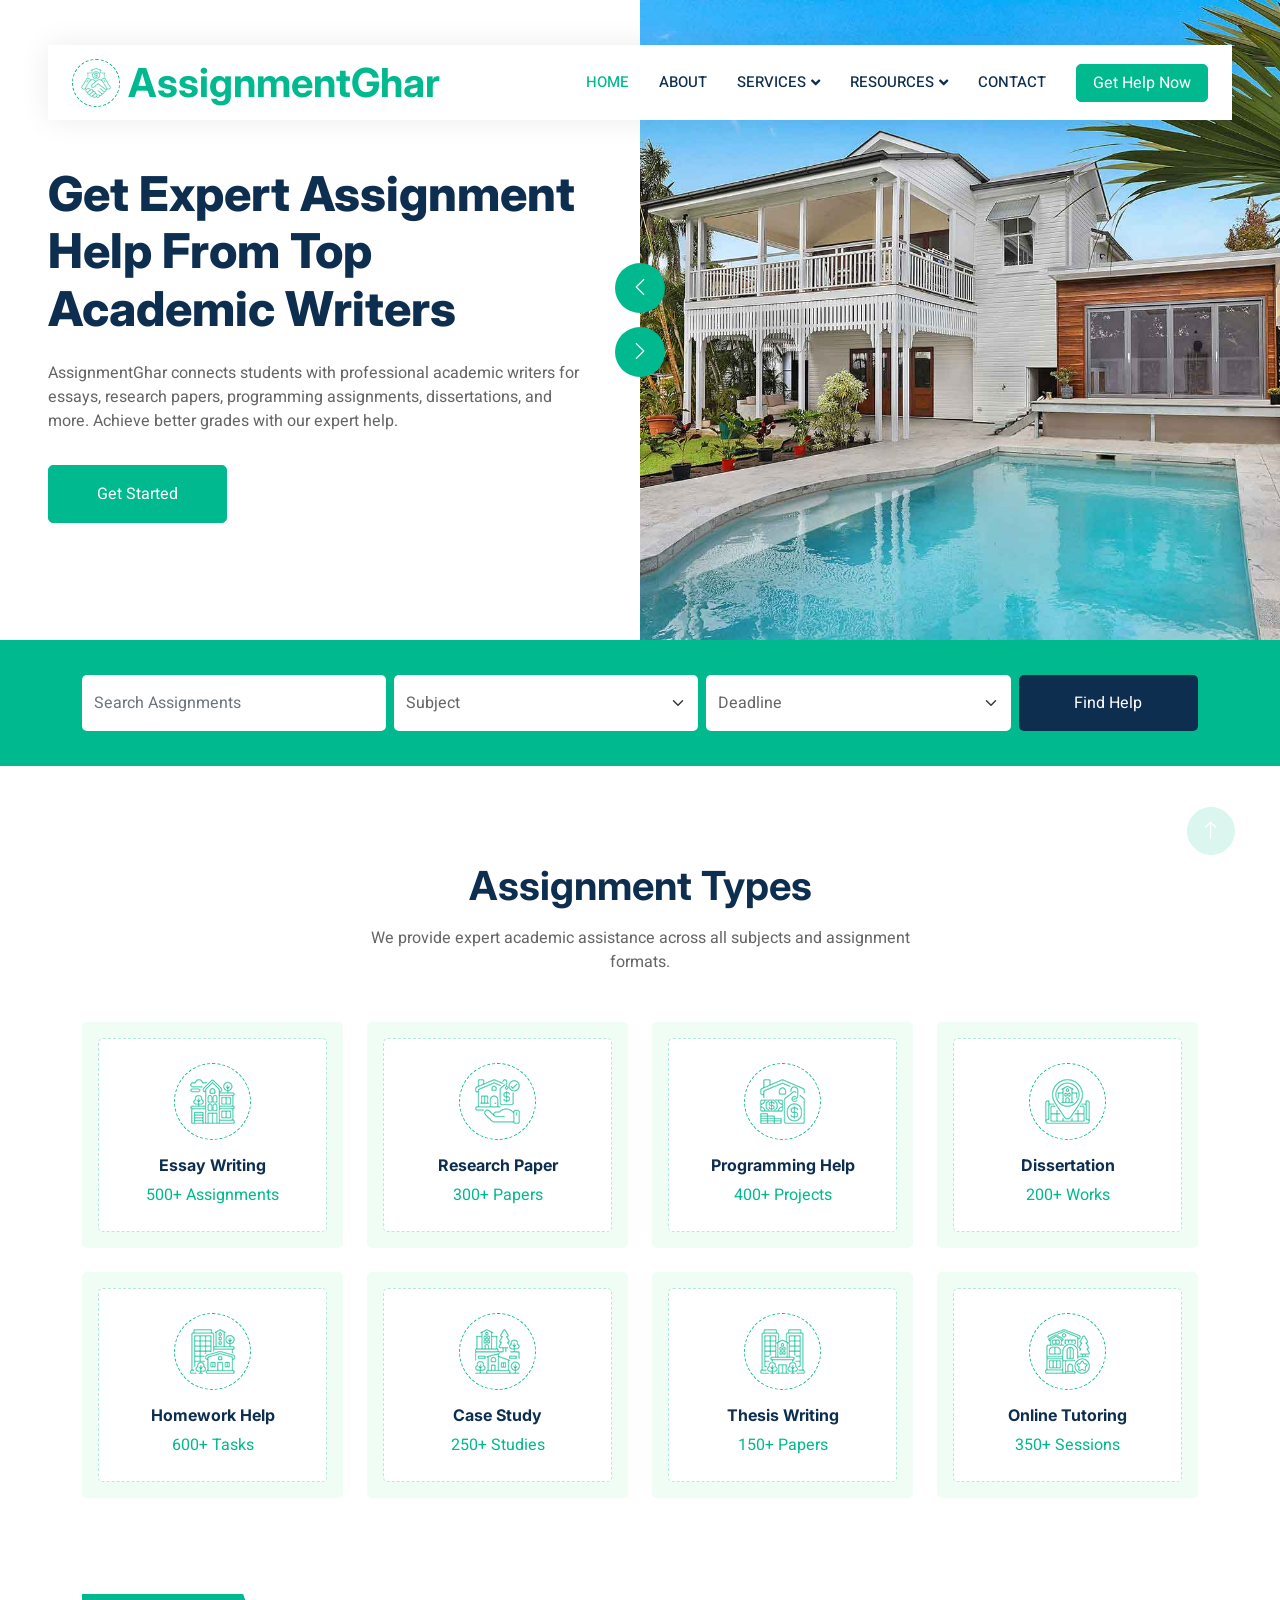
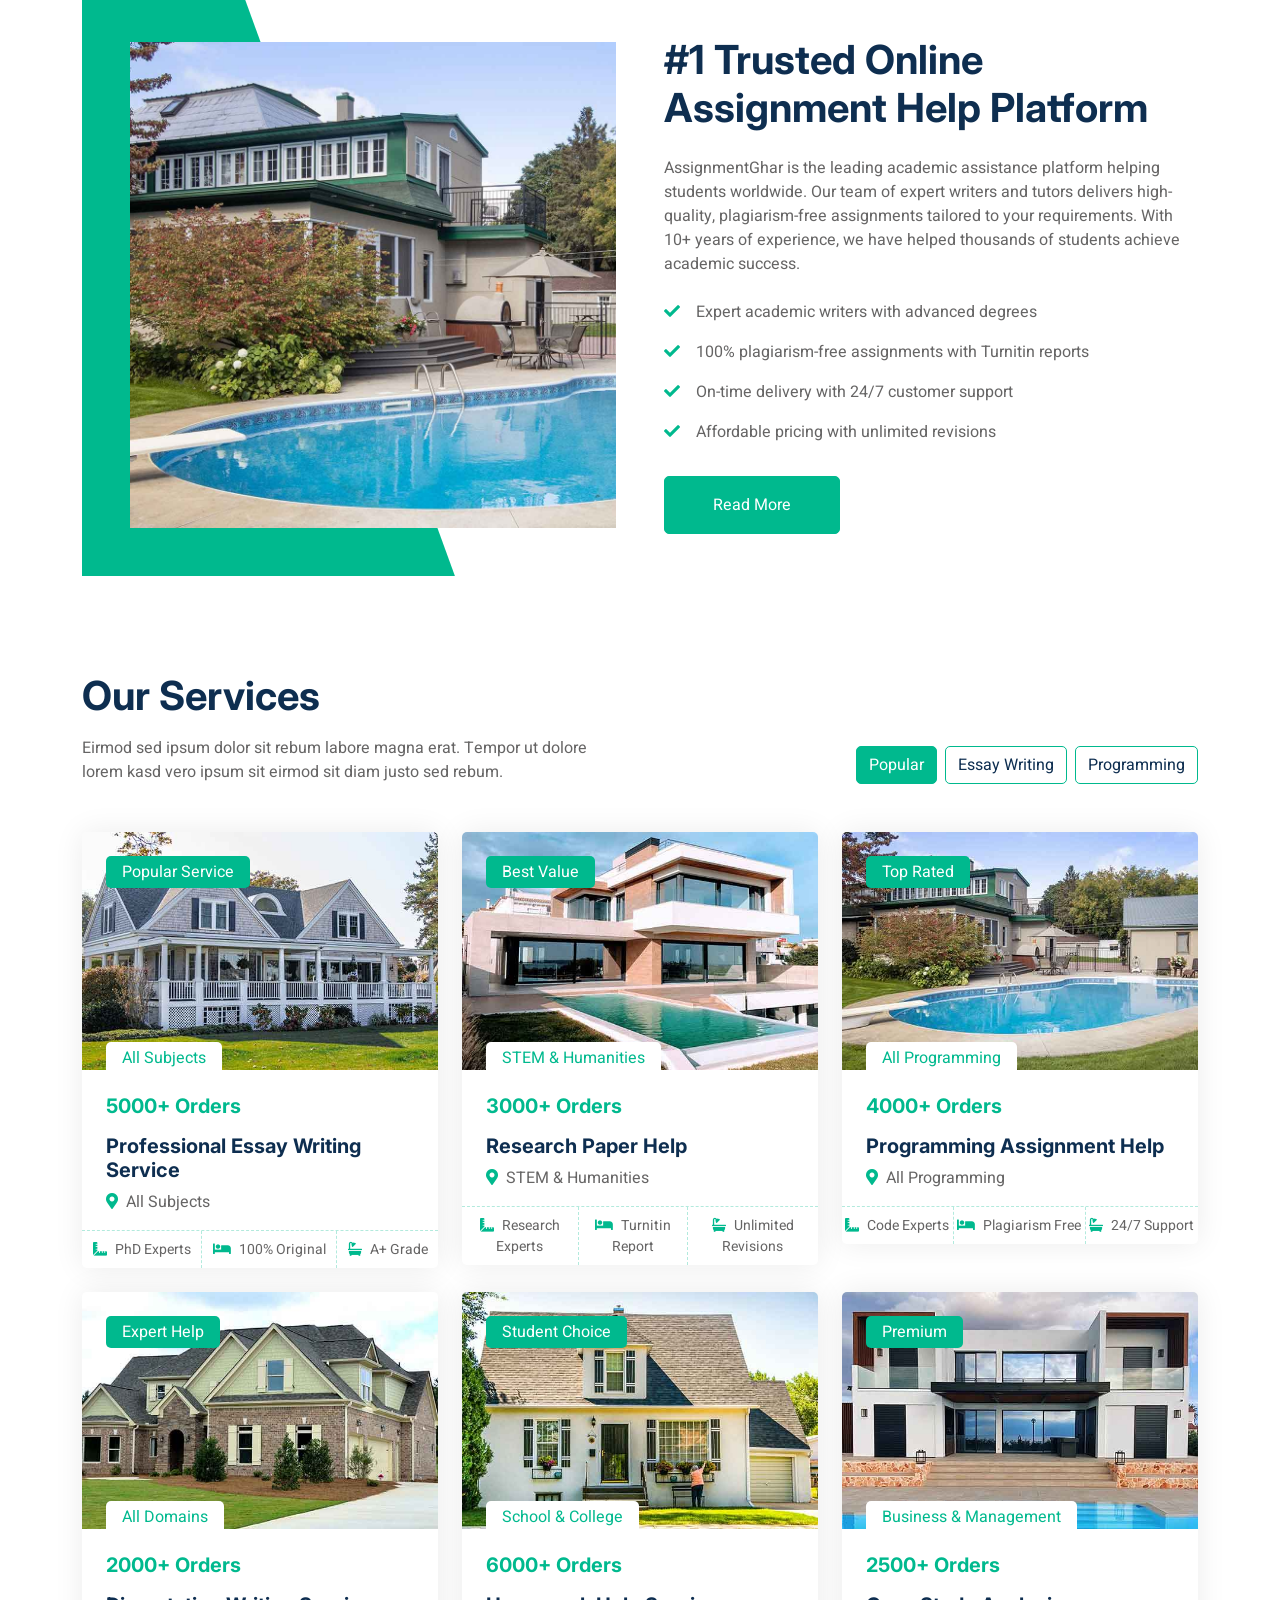
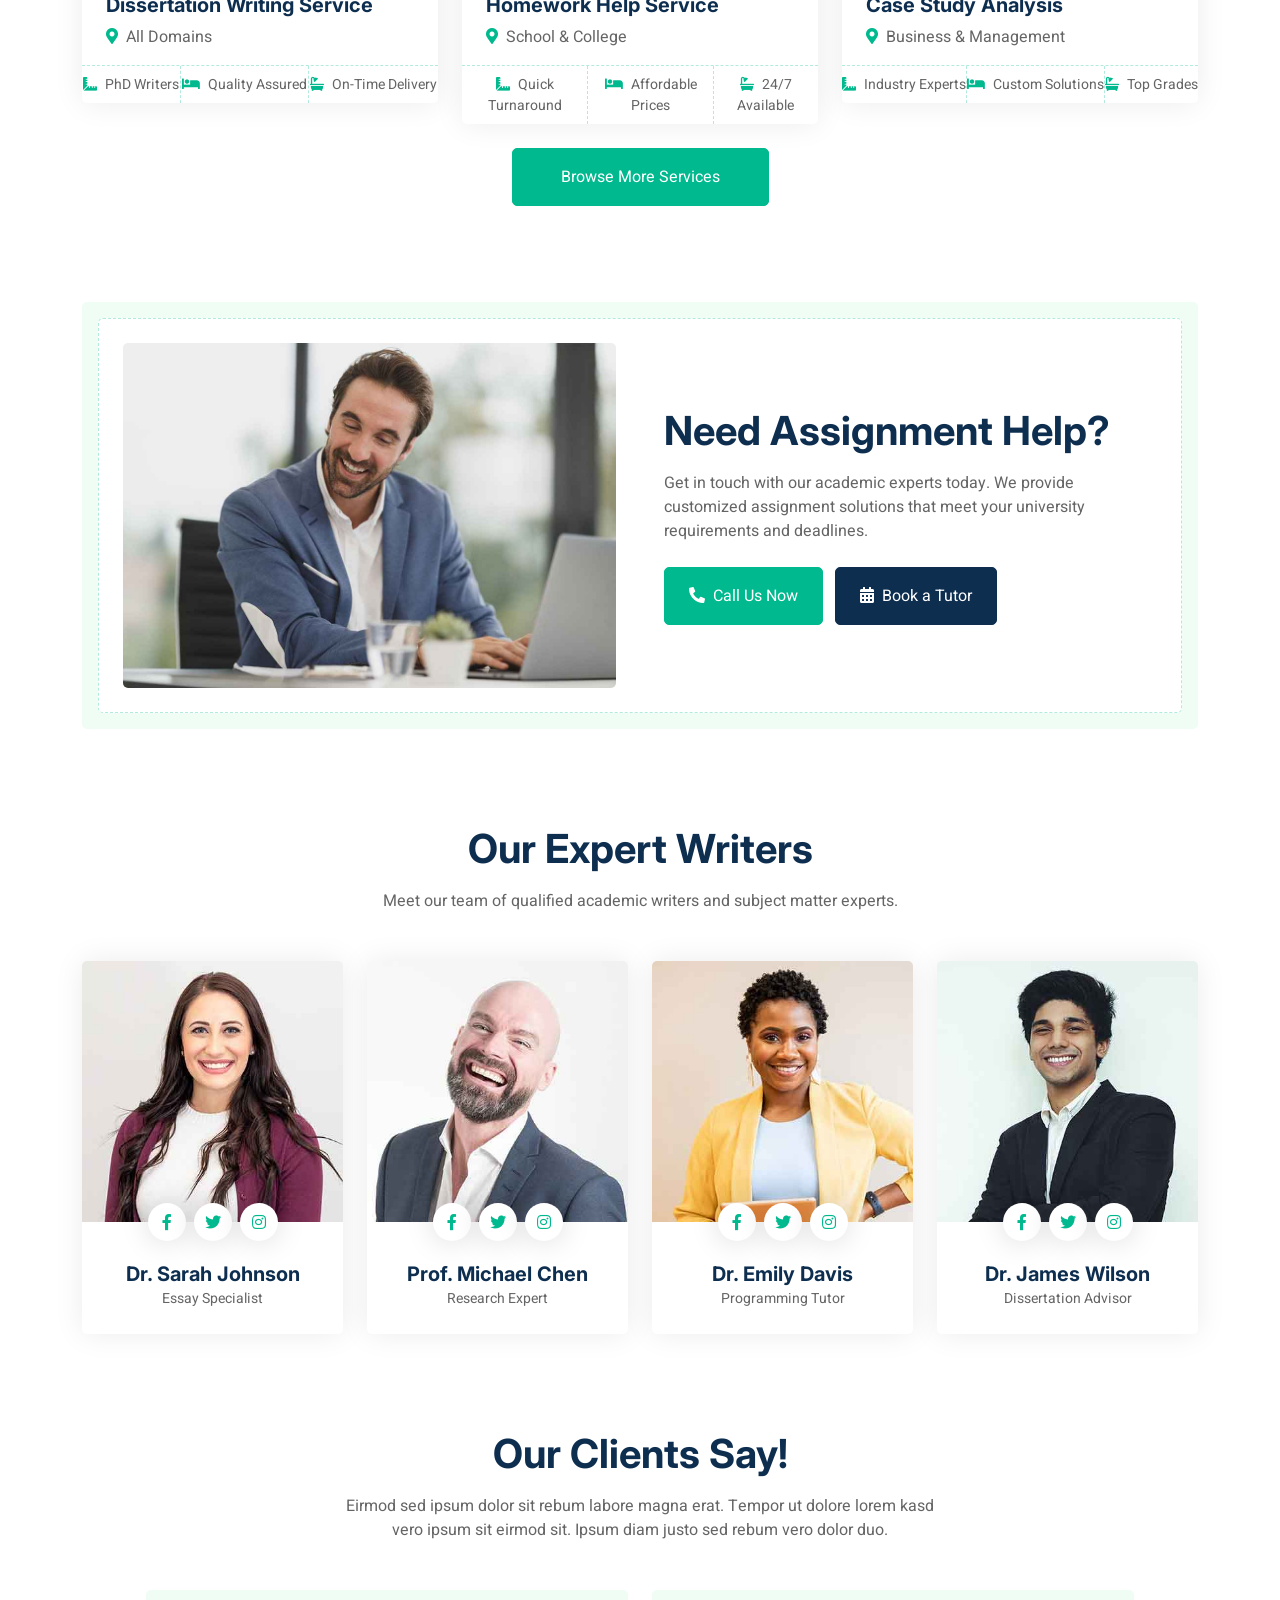
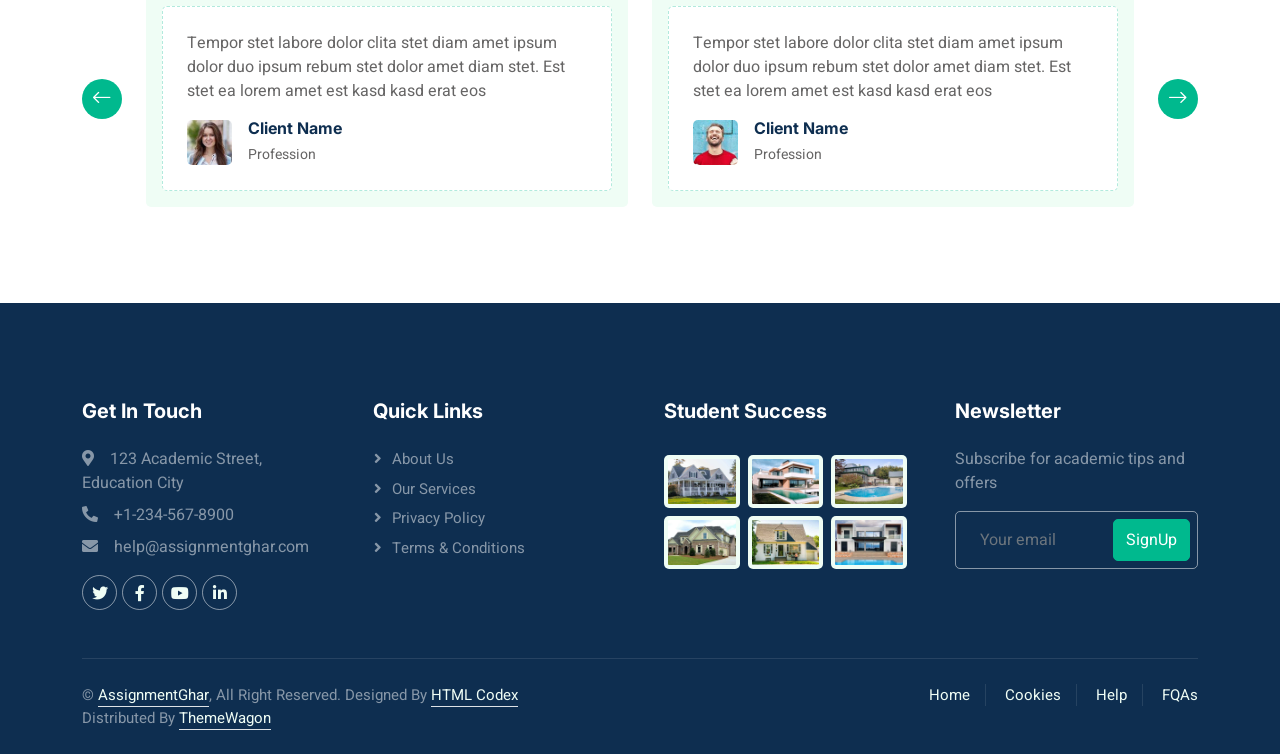
==== index.html @ bda1e3c5 "added first commit" ====
<!DOCTYPE html>
<html lang="en">

<head>
    <meta charset="utf-8">
    <title>AssignmentGhar - Online Assignment Help & Academic Writing Services</title>
    <meta content="width=device-width, initial-scale=1.0" name="viewport">
    <meta content="assignment help, online assignment, academic writing, homework help, AssignmentGhar, essay writing, research paper help" name="keywords">
    <meta content="AssignmentGhar provides professional online assignment help, academic writing, and homework assistance for students. Get expert help with essays, research papers, programming, and more." name="description">

    <!-- Favicon -->
    <link href="img/favicon.ico" rel="icon">

    <!-- Google Web Fonts -->
    <link rel="preconnect" href="https://fonts.googleapis.com">
    <link rel="preconnect" href="https://fonts.gstatic.com" crossorigin>
    <link href="https://fonts.googleapis.com/css2?family=Heebo:wght@400;500;600&family=Inter:wght@700;800&display=swap" rel="stylesheet">
    
    <!-- Icon Font Stylesheet -->
    <link href="https://cdnjs.cloudflare.com/ajax/libs/font-awesome/5.10.0/css/all.min.css" rel="stylesheet">
    <link href="https://cdn.jsdelivr.net/npm/bootstrap-icons@1.4.1/font/bootstrap-icons.css" rel="stylesheet">

    <!-- Libraries Stylesheet -->
    <link href="lib/animate/animate.min.css" rel="stylesheet">
    <link href="lib/owlcarousel/assets/owl.carousel.min.css" rel="stylesheet">

    <!-- Customized Bootstrap Stylesheet -->
    <link href="css/bootstrap.min.css" rel="stylesheet">

    <!-- Template Stylesheet -->
    <link href="css/style.css" rel="stylesheet">
</head>

<body>
    <div class="container-xxl bg-white p-0">
        <!-- Spinner Start -->
        <div id="spinner" class="show bg-white position-fixed translate-middle w-100 vh-100 top-50 start-50 d-flex align-items-center justify-content-center">
            <div class="spinner-border text-primary" style="width: 3rem; height: 3rem;" role="status">
                <span class="sr-only">Loading...</span>
            </div>
        </div>
        <!-- Spinner End -->


        <!-- Navbar Start -->
        <div class="container-fluid nav-bar bg-transparent">
            <nav class="navbar navbar-expand-lg bg-white navbar-light py-0 px-4">
                <a href="index.html" class="navbar-brand d-flex align-items-center text-center">
                    <div class="icon p-2 me-2">
                        <img class="img-fluid" src="img/icon-deal.png" alt="AssignmentGhar Logo" style="width: 30px; height: 30px;">
                    </div>
                    <h1 class="m-0 text-primary">AssignmentGhar</h1>
                </a>
                <button type="button" class="navbar-toggler" data-bs-toggle="collapse" data-bs-target="#navbarCollapse">
                    <span class="navbar-toggler-icon"></span>
                </button>
                <div class="collapse navbar-collapse" id="navbarCollapse">
                    <div class="navbar-nav ms-auto">
                        <a href="index.html" class="nav-item nav-link active">Home</a>
                        <a href="about.html" class="nav-item nav-link">About</a>
                        <div class="nav-item dropdown">
                            <a href="#" class="nav-link dropdown-toggle" data-bs-toggle="dropdown">Services</a>
                            <div class="dropdown-menu rounded-0 m-0">
                                <a href="property-list.html" class="dropdown-item">Assignment Help</a>
                                <a href="property-type.html" class="dropdown-item">Essay Writing</a>
                                <a href="property-agent.html" class="dropdown-item">Research Paper</a>
                                <a href="property-agent.html" class="dropdown-item">Programming Help</a>
                            </div>
                        </div>
                        <div class="nav-item dropdown">
                            <a href="#" class="nav-link dropdown-toggle" data-bs-toggle="dropdown">Resources</a>
                            <div class="dropdown-menu rounded-0 m-0">
                                <a href="testimonial.html" class="dropdown-item">Testimonials</a>
                                <a href="404.html" class="dropdown-item">404 Error</a>
                            </div>
                        </div>
                        <a href="contact.html" class="nav-item nav-link">Contact</a>
                    </div>
                    <a href="" class="btn btn-primary px-3 d-none d-lg-flex">Get Help Now</a>
                </div>
            </nav>
        </div>
        <!-- Navbar End -->


        <!-- Header Start -->
        <div class="container-fluid header bg-white p-0">
            <div class="row g-0 align-items-center flex-column-reverse flex-md-row">
                <div class="col-md-6 p-5 mt-lg-5">
                    <h1 class="display-5 animated fadeIn mb-4">Get Expert Assignment Help From Top Academic Writers</h1>
                    <p class="animated fadeIn mb-4 pb-2">AssignmentGhar connects students with professional academic writers for essays, research papers, programming assignments, dissertations, and more. Achieve better grades with our expert help.</p>
                    <a href="" class="btn btn-primary py-3 px-5 me-3 animated fadeIn">Get Started</a>
                </div>
                <div class="col-md-6 animated fadeIn">
                    <div class="owl-carousel header-carousel">
                        <div class="owl-carousel-item">
                            <img class="img-fluid" src="img/carousel-1.jpg" alt="">
                        </div>
                        <div class="owl-carousel-item">
                            <img class="img-fluid" src="img/carousel-2.jpg" alt="">
                        </div>
                    </div>
                </div>
            </div>
        </div>
        <!-- Header End -->


        <!-- Search Start -->
        <div class="container-fluid bg-primary mb-5 wow fadeIn" data-wow-delay="0.1s" style="padding: 35px;">
            <div class="container">
                <div class="row g-2">
                    <div class="col-md-10">
                        <div class="row g-2">
                            <div class="col-md-4">
                                <input type="text" class="form-control border-0 py-3" placeholder="Search Assignments">
                            </div>
                            <div class="col-md-4">
                                <select class="form-select border-0 py-3">
                                    <option selected>Subject</option>
                                    <option value="1">Subject 1</option>
                                    <option value="2">Subject 2</option>
                                    <option value="3">Subject 3</option>
                                </select>
                            </div>
                            <div class="col-md-4">
                                <select class="form-select border-0 py-3">
                                    <option selected>Deadline</option>
                                    <option value="1">Deadline 1</option>
                                    <option value="2">Deadline 2</option>
                                    <option value="3">Deadline 3</option>
                                </select>
                            </div>
                        </div>
                    </div>
                    <div class="col-md-2">
                        <button class="btn btn-dark border-0 w-100 py-3">Find Help</button>
                    </div>
                </div>
            </div>
        </div>
        <!-- Search End -->


        <!-- Category Start -->
        <div class="container-xxl py-5">
            <div class="container">
                <div class="text-center mx-auto mb-5 wow fadeInUp" data-wow-delay="0.1s" style="max-width: 600px;">
                    <h1 class="mb-3">Assignment Types</h1>
                    <p>We provide expert academic assistance across all subjects and assignment formats.</p>
                </div>
                <div class="row g-4">
                    <div class="col-lg-3 col-sm-6 wow fadeInUp" data-wow-delay="0.1s">
                        <a class="cat-item d-block bg-light text-center rounded p-3" href="">
                            <div class="rounded p-4">
                                <div class="icon mb-3">
                                    <img class="img-fluid" src="img/icon-apartment.png" alt="AssignmentGhar Logo">
                                </div>
                                <h6>Essay Writing</h6>
                                <span>500+ Assignments</span>
                            </div>
                        </a>
                    </div>
                    <div class="col-lg-3 col-sm-6 wow fadeInUp" data-wow-delay="0.3s">
                        <a class="cat-item d-block bg-light text-center rounded p-3" href="">
                            <div class="rounded p-4">
                                <div class="icon mb-3">
                                    <img class="img-fluid" src="img/icon-villa.png" alt="AssignmentGhar Logo">
                                </div>
                                <h6>Research Paper</h6>
                                <span>300+ Papers</span>
                            </div>
                        </a>
                    </div>
                    <div class="col-lg-3 col-sm-6 wow fadeInUp" data-wow-delay="0.5s">
                        <a class="cat-item d-block bg-light text-center rounded p-3" href="">
                            <div class="rounded p-4">
                                <div class="icon mb-3">
                                    <img class="img-fluid" src="img/icon-house.png" alt="AssignmentGhar Logo">
                                </div>
                                <h6>Programming Help</h6>
                                <span>400+ Projects</span>
                            </div>
                        </a>
                    </div>
                    <div class="col-lg-3 col-sm-6 wow fadeInUp" data-wow-delay="0.7s">
                        <a class="cat-item d-block bg-light text-center rounded p-3" href="">
                            <div class="rounded p-4">
                                <div class="icon mb-3">
                                    <img class="img-fluid" src="img/icon-housing.png" alt="AssignmentGhar Logo">
                                </div>
                                <h6>Dissertation</h6>
                                <span>200+ Works</span>
                            </div>
                        </a>
                    </div>
                    <div class="col-lg-3 col-sm-6 wow fadeInUp" data-wow-delay="0.1s">
                        <a class="cat-item d-block bg-light text-center rounded p-3" href="">
                            <div class="rounded p-4">
                                <div class="icon mb-3">
                                    <img class="img-fluid" src="img/icon-building.png" alt="AssignmentGhar Logo">
                                </div>
                                <h6>Homework Help</h6>
                                <span>600+ Tasks</span>
                            </div>
                        </a>
                    </div>
                    <div class="col-lg-3 col-sm-6 wow fadeInUp" data-wow-delay="0.3s">
                        <a class="cat-item d-block bg-light text-center rounded p-3" href="">
                            <div class="rounded p-4">
                                <div class="icon mb-3">
                                    <img class="img-fluid" src="img/icon-neighborhood.png" alt="AssignmentGhar Logo">
                                </div>
                                <h6>Case Study</h6>
                                <span>250+ Studies</span>
                            </div>
                        </a>
                    </div>
                    <div class="col-lg-3 col-sm-6 wow fadeInUp" data-wow-delay="0.5s">
                        <a class="cat-item d-block bg-light text-center rounded p-3" href="">
                            <div class="rounded p-4">
                                <div class="icon mb-3">
                                    <img class="img-fluid" src="img/icon-condominium.png" alt="AssignmentGhar Logo">
                                </div>
                                <h6>Thesis Writing</h6>
                                <span>150+ Papers</span>
                            </div>
                        </a>
                    </div>
                    <div class="col-lg-3 col-sm-6 wow fadeInUp" data-wow-delay="0.7s">
                        <a class="cat-item d-block bg-light text-center rounded p-3" href="">
                            <div class="rounded p-4">
                                <div class="icon mb-3">
                                    <img class="img-fluid" src="img/icon-luxury.png" alt="AssignmentGhar Logo">
                                </div>
                                <h6>Online Tutoring</h6>
                                <span>350+ Sessions</span>
                            </div>
                        </a>
                    </div>
                </div>
            </div>
        </div>
        <!-- Category End -->


        <!-- About Start -->
        <div class="container-xxl py-5">
            <div class="container">
                <div class="row g-5 align-items-center">
                    <div class="col-lg-6 wow fadeIn" data-wow-delay="0.1s">
                        <div class="about-img position-relative overflow-hidden p-5 pe-0">
                            <img class="img-fluid w-100" src="img/about.jpg">
                        </div>
                    </div>
                    <div class="col-lg-6 wow fadeIn" data-wow-delay="0.5s">
                        <h1 class="mb-4">#1 Trusted Online Assignment Help Platform</h1>
                        <p class="mb-4">AssignmentGhar is the leading academic assistance platform helping students worldwide. Our team of expert writers and tutors delivers high-quality, plagiarism-free assignments tailored to your requirements. With 10+ years of experience, we have helped thousands of students achieve academic success.</p>
                        <p><i class="fa fa-check text-primary me-3"></i>Expert academic writers with advanced degrees</p>
                        <p><i class="fa fa-check text-primary me-3"></i>100% plagiarism-free assignments with Turnitin reports</p>
                        <p><i class="fa fa-check text-primary me-3"></i>On-time delivery with 24/7 customer support</p>
                        <p><i class="fa fa-check text-primary me-3"></i>Affordable pricing with unlimited revisions</p>
                        <a class="btn btn-primary py-3 px-5 mt-3" href="">Read More</a>
                    </div>
                </div>
            </div>
        </div>
        <!-- About End -->


        <!-- Property List Start -->
        <div class="container-xxl py-5">
            <div class="container">
                <div class="row g-0 gx-5 align-items-end">
                    <div class="col-lg-6">
                        <div class="text-start mx-auto mb-5 wow slideInLeft" data-wow-delay="0.1s">
                            <h1 class="mb-3">Our Services</h1>
                            <p>Eirmod sed ipsum dolor sit rebum labore magna erat. Tempor ut dolore lorem kasd vero ipsum sit eirmod sit diam justo sed rebum.</p>
                        </div>
                    </div>
                    <div class="col-lg-6 text-start text-lg-end wow slideInRight" data-wow-delay="0.1s">
                        <ul class="nav nav-pills d-inline-flex justify-content-end mb-5">
                            <li class="nav-item me-2">
                                <a class="btn btn-outline-primary active" data-bs-toggle="pill" href="#tab-1">Popular</a>
                            </li>
                            <li class="nav-item me-2">
                                <a class="btn btn-outline-primary" data-bs-toggle="pill" href="#tab-2">Essay Writing</a>
                            </li>
                            <li class="nav-item me-0">
                                <a class="btn btn-outline-primary" data-bs-toggle="pill" href="#tab-3">Programming</a>
                            </li>
                        </ul>
                    </div>
                </div>
                <div class="tab-content">
                    <div id="tab-1" class="tab-pane fade show p-0 active">
                        <div class="row g-4">
                            <div class="col-lg-4 col-md-6 wow fadeInUp" data-wow-delay="0.1s">
                                <div class="property-item rounded overflow-hidden">
                                    <div class="position-relative overflow-hidden">
                                        <a href=""><img class="img-fluid" src="img/property-1.jpg" alt=""></a>
                                        <div class="bg-primary rounded text-white position-absolute start-0 top-0 m-4 py-1 px-3">Popular Service</div>
                                        <div class="bg-white rounded-top text-primary position-absolute start-0 bottom-0 mx-4 pt-1 px-3">All Subjects</div>
                                    </div>
                                    <div class="p-4 pb-0">
                                        <h5 class="text-primary mb-3">5000+ Orders</h5>
                                        <a class="d-block h5 mb-2" href="">Professional Essay Writing Service</a>
                                        <p><i class="fa fa-map-marker-alt text-primary me-2"></i>All Subjects</p>
                                    </div>
                                    <div class="d-flex border-top">
                                        <small class="flex-fill text-center border-end py-2"><i class="fa fa-ruler-combined text-primary me-2"></i>PhD Experts</small>
                                        <small class="flex-fill text-center border-end py-2"><i class="fa fa-bed text-primary me-2"></i>100% Original</small>
                                        <small class="flex-fill text-center py-2"><i class="fa fa-bath text-primary me-2"></i>A+ Grade</small>
                                    </div>
                                </div>
                            </div>
                            <div class="col-lg-4 col-md-6 wow fadeInUp" data-wow-delay="0.3s">
                                <div class="property-item rounded overflow-hidden">
                                    <div class="position-relative overflow-hidden">
                                        <a href=""><img class="img-fluid" src="img/property-2.jpg" alt=""></a>
                                        <div class="bg-primary rounded text-white position-absolute start-0 top-0 m-4 py-1 px-3">Best Value</div>
                                        <div class="bg-white rounded-top text-primary position-absolute start-0 bottom-0 mx-4 pt-1 px-3">STEM & Humanities</div>
                                    </div>
                                    <div class="p-4 pb-0">
                                        <h5 class="text-primary mb-3">3000+ Orders</h5>
                                        <a class="d-block h5 mb-2" href="">Research Paper Help</a>
                                        <p><i class="fa fa-map-marker-alt text-primary me-2"></i>STEM & Humanities</p>
                                    </div>
                                    <div class="d-flex border-top">
                                        <small class="flex-fill text-center border-end py-2"><i class="fa fa-ruler-combined text-primary me-2"></i>Research Experts</small>
                                        <small class="flex-fill text-center border-end py-2"><i class="fa fa-bed text-primary me-2"></i>Turnitin Report</small>
                                        <small class="flex-fill text-center py-2"><i class="fa fa-bath text-primary me-2"></i>Unlimited Revisions</small>
                                    </div>
                                </div>
                            </div>
                            <div class="col-lg-4 col-md-6 wow fadeInUp" data-wow-delay="0.5s">
                                <div class="property-item rounded overflow-hidden">
                                    <div class="position-relative overflow-hidden">
                                        <a href=""><img class="img-fluid" src="img/property-3.jpg" alt=""></a>
                                        <div class="bg-primary rounded text-white position-absolute start-0 top-0 m-4 py-1 px-3">Top Rated</div>
                                        <div class="bg-white rounded-top text-primary position-absolute start-0 bottom-0 mx-4 pt-1 px-3">All Programming</div>
                                    </div>
                                    <div class="p-4 pb-0">
                                        <h5 class="text-primary mb-3">4000+ Orders</h5>
                                        <a class="d-block h5 mb-2" href="">Programming Assignment Help</a>
                                        <p><i class="fa fa-map-marker-alt text-primary me-2"></i>All Programming</p>
                                    </div>
                                    <div class="d-flex border-top">
                                        <small class="flex-fill text-center border-end py-2"><i class="fa fa-ruler-combined text-primary me-2"></i>Code Experts</small>
                                        <small class="flex-fill text-center border-end py-2"><i class="fa fa-bed text-primary me-2"></i>Plagiarism Free</small>
                                        <small class="flex-fill text-center py-2"><i class="fa fa-bath text-primary me-2"></i>24/7 Support</small>
                                    </div>
                                </div>
                            </div>
                            <div class="col-lg-4 col-md-6 wow fadeInUp" data-wow-delay="0.1s">
                                <div class="property-item rounded overflow-hidden">
                                    <div class="position-relative overflow-hidden">
                                        <a href=""><img class="img-fluid" src="img/property-4.jpg" alt=""></a>
                                        <div class="bg-primary rounded text-white position-absolute start-0 top-0 m-4 py-1 px-3">Expert Help</div>
                                        <div class="bg-white rounded-top text-primary position-absolute start-0 bottom-0 mx-4 pt-1 px-3">All Domains</div>
                                    </div>
                                    <div class="p-4 pb-0">
                                        <h5 class="text-primary mb-3">2000+ Orders</h5>
                                        <a class="d-block h5 mb-2" href="">Dissertation Writing Service</a>
                                        <p><i class="fa fa-map-marker-alt text-primary me-2"></i>All Domains</p>
                                    </div>
                                    <div class="d-flex border-top">
                                        <small class="flex-fill text-center border-end py-2"><i class="fa fa-ruler-combined text-primary me-2"></i>PhD Writers</small>
                                        <small class="flex-fill text-center border-end py-2"><i class="fa fa-bed text-primary me-2"></i>Quality Assured</small>
                                        <small class="flex-fill text-center py-2"><i class="fa fa-bath text-primary me-2"></i>On-Time Delivery</small>
                                    </div>
                                </div>
                            </div>
                            <div class="col-lg-4 col-md-6 wow fadeInUp" data-wow-delay="0.3s">
                                <div class="property-item rounded overflow-hidden">
                                    <div class="position-relative overflow-hidden">
                                        <a href=""><img class="img-fluid" src="img/property-5.jpg" alt=""></a>
                                        <div class="bg-primary rounded text-white position-absolute start-0 top-0 m-4 py-1 px-3">Student Choice</div>
                                        <div class="bg-white rounded-top text-primary position-absolute start-0 bottom-0 mx-4 pt-1 px-3">School & College</div>
                                    </div>
                                    <div class="p-4 pb-0">
                                        <h5 class="text-primary mb-3">6000+ Orders</h5>
                                        <a class="d-block h5 mb-2" href="">Homework Help Service</a>
                                        <p><i class="fa fa-map-marker-alt text-primary me-2"></i>School & College</p>
                                    </div>
                                    <div class="d-flex border-top">
                                        <small class="flex-fill text-center border-end py-2"><i class="fa fa-ruler-combined text-primary me-2"></i>Quick Turnaround</small>
                                        <small class="flex-fill text-center border-end py-2"><i class="fa fa-bed text-primary me-2"></i>Affordable Prices</small>
                                        <small class="flex-fill text-center py-2"><i class="fa fa-bath text-primary me-2"></i>24/7 Available</small>
                                    </div>
                                </div>
                            </div>
                            <div class="col-lg-4 col-md-6 wow fadeInUp" data-wow-delay="0.5s">
                                <div class="property-item rounded overflow-hidden">
                                    <div class="position-relative overflow-hidden">
                                        <a href=""><img class="img-fluid" src="img/property-6.jpg" alt=""></a>
                                        <div class="bg-primary rounded text-white position-absolute start-0 top-0 m-4 py-1 px-3">Premium</div>
                                        <div class="bg-white rounded-top text-primary position-absolute start-0 bottom-0 mx-4 pt-1 px-3">Business & Management</div>
                                    </div>
                                    <div class="p-4 pb-0">
                                        <h5 class="text-primary mb-3">2500+ Orders</h5>
                                        <a class="d-block h5 mb-2" href="">Case Study Analysis</a>
                                        <p><i class="fa fa-map-marker-alt text-primary me-2"></i>Business & Management</p>
                                    </div>
                                    <div class="d-flex border-top">
                                        <small class="flex-fill text-center border-end py-2"><i class="fa fa-ruler-combined text-primary me-2"></i>Industry Experts</small>
                                        <small class="flex-fill text-center border-end py-2"><i class="fa fa-bed text-primary me-2"></i>Custom Solutions</small>
                                        <small class="flex-fill text-center py-2"><i class="fa fa-bath text-primary me-2"></i>Top Grades</small>
                                    </div>
                                </div>
                            </div>
                            <div class="col-12 text-center wow fadeInUp" data-wow-delay="0.1s">
                                <a class="btn btn-primary py-3 px-5" href="">Browse More Services</a>
                            </div>
                        </div>
                    </div>
                    <div id="tab-2" class="tab-pane fade show p-0">
                        <div class="row g-4">
                            <div class="col-lg-4 col-md-6">
                                <div class="property-item rounded overflow-hidden">
                                    <div class="position-relative overflow-hidden">
                                        <a href=""><img class="img-fluid" src="img/property-1.jpg" alt=""></a>
                                        <div class="bg-primary rounded text-white position-absolute start-0 top-0 m-4 py-1 px-3">Popular Service</div>
                                        <div class="bg-white rounded-top text-primary position-absolute start-0 bottom-0 mx-4 pt-1 px-3">All Subjects</div>
                                    </div>
                                    <div class="p-4 pb-0">
                                        <h5 class="text-primary mb-3">5000+ Orders</h5>
                                        <a class="d-block h5 mb-2" href="">Professional Essay Writing Service</a>
                                        <p><i class="fa fa-map-marker-alt text-primary me-2"></i>All Subjects</p>
                                    </div>
                                    <div class="d-flex border-top">
                                        <small class="flex-fill text-center border-end py-2"><i class="fa fa-ruler-combined text-primary me-2"></i>PhD Experts</small>
                                        <small class="flex-fill text-center border-end py-2"><i class="fa fa-bed text-primary me-2"></i>100% Original</small>
                                        <small class="flex-fill text-center py-2"><i class="fa fa-bath text-primary me-2"></i>A+ Grade</small>
                                    </div>
                                </div>
                            </div>
                            <div class="col-lg-4 col-md-6">
                                <div class="property-item rounded overflow-hidden">
                                    <div class="position-relative overflow-hidden">
                                        <a href=""><img class="img-fluid" src="img/property-2.jpg" alt=""></a>
                                        <div class="bg-primary rounded text-white position-absolute start-0 top-0 m-4 py-1 px-3">Best Value</div>
                                        <div class="bg-white rounded-top text-primary position-absolute start-0 bottom-0 mx-4 pt-1 px-3">STEM & Humanities</div>
                                    </div>
                                    <div class="p-4 pb-0">
                                        <h5 class="text-primary mb-3">3000+ Orders</h5>
                                        <a class="d-block h5 mb-2" href="">Research Paper Help</a>
                                        <p><i class="fa fa-map-marker-alt text-primary me-2"></i>STEM & Humanities</p>
                                    </div>
                                    <div class="d-flex border-top">
                                        <small class="flex-fill text-center border-end py-2"><i class="fa fa-ruler-combined text-primary me-2"></i>Research Experts</small>
                                        <small class="flex-fill text-center border-end py-2"><i class="fa fa-bed text-primary me-2"></i>Turnitin Report</small>
                                        <small class="flex-fill text-center py-2"><i class="fa fa-bath text-primary me-2"></i>Unlimited Revisions</small>
                                    </div>
                                </div>
                            </div>
                            <div class="col-lg-4 col-md-6">
                                <div class="property-item rounded overflow-hidden">
                                    <div class="position-relative overflow-hidden">
                                        <a href=""><img class="img-fluid" src="img/property-3.jpg" alt=""></a>
                                        <div class="bg-primary rounded text-white position-absolute start-0 top-0 m-4 py-1 px-3">Top Rated</div>
                                        <div class="bg-white rounded-top text-primary position-absolute start-0 bottom-0 mx-4 pt-1 px-3">All Programming</div>
                                    </div>
                                    <div class="p-4 pb-0">
                                        <h5 class="text-primary mb-3">4000+ Orders</h5>
                                        <a class="d-block h5 mb-2" href="">Programming Assignment Help</a>
                                        <p><i class="fa fa-map-marker-alt text-primary me-2"></i>All Programming</p>
                                    </div>
                                    <div class="d-flex border-top">
                                        <small class="flex-fill text-center border-end py-2"><i class="fa fa-ruler-combined text-primary me-2"></i>Code Experts</small>
                                        <small class="flex-fill text-center border-end py-2"><i class="fa fa-bed text-primary me-2"></i>Plagiarism Free</small>
                                        <small class="flex-fill text-center py-2"><i class="fa fa-bath text-primary me-2"></i>24/7 Support</small>
                                    </div>
                                </div>
                            </div>
                            <div class="col-lg-4 col-md-6">
                                <div class="property-item rounded overflow-hidden">
                                    <div class="position-relative overflow-hidden">
                                        <a href=""><img class="img-fluid" src="img/property-4.jpg" alt=""></a>
                                        <div class="bg-primary rounded text-white position-absolute start-0 top-0 m-4 py-1 px-3">Expert Help</div>
                                        <div class="bg-white rounded-top text-primary position-absolute start-0 bottom-0 mx-4 pt-1 px-3">All Domains</div>
                                    </div>
                                    <div class="p-4 pb-0">
                                        <h5 class="text-primary mb-3">2000+ Orders</h5>
                                        <a class="d-block h5 mb-2" href="">Dissertation Writing Service</a>
                                        <p><i class="fa fa-map-marker-alt text-primary me-2"></i>All Domains</p>
                                    </div>
                                    <div class="d-flex border-top">
                                        <small class="flex-fill text-center border-end py-2"><i class="fa fa-ruler-combined text-primary me-2"></i>PhD Writers</small>
                                        <small class="flex-fill text-center border-end py-2"><i class="fa fa-bed text-primary me-2"></i>Quality Assured</small>
                                        <small class="flex-fill text-center py-2"><i class="fa fa-bath text-primary me-2"></i>On-Time Delivery</small>
                                    </div>
                                </div>
                            </div>
                            <div class="col-lg-4 col-md-6">
                                <div class="property-item rounded overflow-hidden">
                                    <div class="position-relative overflow-hidden">
                                        <a href=""><img class="img-fluid" src="img/property-5.jpg" alt=""></a>
                                        <div class="bg-primary rounded text-white position-absolute start-0 top-0 m-4 py-1 px-3">Student Choice</div>
                                        <div class="bg-white rounded-top text-primary position-absolute start-0 bottom-0 mx-4 pt-1 px-3">School & College</div>
                                    </div>
                                    <div class="p-4 pb-0">
                                        <h5 class="text-primary mb-3">6000+ Orders</h5>
                                        <a class="d-block h5 mb-2" href="">Homework Help Service</a>
                                        <p><i class="fa fa-map-marker-alt text-primary me-2"></i>School & College</p>
                                    </div>
                                    <div class="d-flex border-top">
                                        <small class="flex-fill text-center border-end py-2"><i class="fa fa-ruler-combined text-primary me-2"></i>Quick Turnaround</small>
                                        <small class="flex-fill text-center border-end py-2"><i class="fa fa-bed text-primary me-2"></i>Affordable Prices</small>
                                        <small class="flex-fill text-center py-2"><i class="fa fa-bath text-primary me-2"></i>24/7 Available</small>
                                    </div>
                                </div>
                            </div>
                            <div class="col-lg-4 col-md-6">
                                <div class="property-item rounded overflow-hidden">
                                    <div class="position-relative overflow-hidden">
                                        <a href=""><img class="img-fluid" src="img/property-6.jpg" alt=""></a>
                                        <div class="bg-primary rounded text-white position-absolute start-0 top-0 m-4 py-1 px-3">Premium</div>
                                        <div class="bg-white rounded-top text-primary position-absolute start-0 bottom-0 mx-4 pt-1 px-3">Business & Management</div>
                                    </div>
                                    <div class="p-4 pb-0">
                                        <h5 class="text-primary mb-3">2500+ Orders</h5>
                                        <a class="d-block h5 mb-2" href="">Case Study Analysis</a>
                                        <p><i class="fa fa-map-marker-alt text-primary me-2"></i>Business & Management</p>
                                    </div>
                                    <div class="d-flex border-top">
                                        <small class="flex-fill text-center border-end py-2"><i class="fa fa-ruler-combined text-primary me-2"></i>Industry Experts</small>
                                        <small class="flex-fill text-center border-end py-2"><i class="fa fa-bed text-primary me-2"></i>Custom Solutions</small>
                                        <small class="flex-fill text-center py-2"><i class="fa fa-bath text-primary me-2"></i>Top Grades</small>
                                    </div>
                                </div>
                            </div>
                            <div class="col-12 text-center">
                                <a class="btn btn-primary py-3 px-5" href="">Browse More Services</a>
                            </div>
                        </div>
                    </div>
                    <div id="tab-3" class="tab-pane fade show p-0">
                        <div class="row g-4">
                            <div class="col-lg-4 col-md-6">
                                <div class="property-item rounded overflow-hidden">
                                    <div class="position-relative overflow-hidden">
                                        <a href=""><img class="img-fluid" src="img/property-1.jpg" alt=""></a>
                                        <div class="bg-primary rounded text-white position-absolute start-0 top-0 m-4 py-1 px-3">Popular Service</div>
                                        <div class="bg-white rounded-top text-primary position-absolute start-0 bottom-0 mx-4 pt-1 px-3">All Subjects</div>
                                    </div>
                                    <div class="p-4 pb-0">
                                        <h5 class="text-primary mb-3">5000+ Orders</h5>
                                        <a class="d-block h5 mb-2" href="">Professional Essay Writing Service</a>
                                        <p><i class="fa fa-map-marker-alt text-primary me-2"></i>All Subjects</p>
                                    </div>
                                    <div class="d-flex border-top">
                                        <small class="flex-fill text-center border-end py-2"><i class="fa fa-ruler-combined text-primary me-2"></i>PhD Experts</small>
                                        <small class="flex-fill text-center border-end py-2"><i class="fa fa-bed text-primary me-2"></i>100% Original</small>
                                        <small class="flex-fill text-center py-2"><i class="fa fa-bath text-primary me-2"></i>A+ Grade</small>
                                    </div>
                                </div>
                            </div>
                            <div class="col-lg-4 col-md-6">
                                <div class="property-item rounded overflow-hidden">
                                    <div class="position-relative overflow-hidden">
                                        <a href=""><img class="img-fluid" src="img/property-2.jpg" alt=""></a>
                                        <div class="bg-primary rounded text-white position-absolute start-0 top-0 m-4 py-1 px-3">Best Value</div>
                                        <div class="bg-white rounded-top text-primary position-absolute start-0 bottom-0 mx-4 pt-1 px-3">STEM & Humanities</div>
                                    </div>
                                    <div class="p-4 pb-0">
                                        <h5 class="text-primary mb-3">3000+ Orders</h5>
                                        <a class="d-block h5 mb-2" href="">Research Paper Help</a>
                                        <p><i class="fa fa-map-marker-alt text-primary me-2"></i>STEM & Humanities</p>
                                    </div>
                                    <div class="d-flex border-top">
                                        <small class="flex-fill text-center border-end py-2"><i class="fa fa-ruler-combined text-primary me-2"></i>Research Experts</small>
                                        <small class="flex-fill text-center border-end py-2"><i class="fa fa-bed text-primary me-2"></i>Turnitin Report</small>
                                        <small class="flex-fill text-center py-2"><i class="fa fa-bath text-primary me-2"></i>Unlimited Revisions</small>
                                    </div>
                                </div>
                            </div>
                            <div class="col-lg-4 col-md-6">
                                <div class="property-item rounded overflow-hidden">
                                    <div class="position-relative overflow-hidden">
                                        <a href=""><img class="img-fluid" src="img/property-3.jpg" alt=""></a>
                                        <div class="bg-primary rounded text-white position-absolute start-0 top-0 m-4 py-1 px-3">Top Rated</div>
                                        <div class="bg-white rounded-top text-primary position-absolute start-0 bottom-0 mx-4 pt-1 px-3">All Programming</div>
                                    </div>
                                    <div class="p-4 pb-0">
                                        <h5 class="text-primary mb-3">4000+ Orders</h5>
                                        <a class="d-block h5 mb-2" href="">Programming Assignment Help</a>
                                        <p><i class="fa fa-map-marker-alt text-primary me-2"></i>All Programming</p>
                                    </div>
                                    <div class="d-flex border-top">
                                        <small class="flex-fill text-center border-end py-2"><i class="fa fa-ruler-combined text-primary me-2"></i>Code Experts</small>
                                        <small class="flex-fill text-center border-end py-2"><i class="fa fa-bed text-primary me-2"></i>Plagiarism Free</small>
                                        <small class="flex-fill text-center py-2"><i class="fa fa-bath text-primary me-2"></i>24/7 Support</small>
                                    </div>
                                </div>
                            </div>
                            <div class="col-lg-4 col-md-6">
                                <div class="property-item rounded overflow-hidden">
                                    <div class="position-relative overflow-hidden">
                                        <a href=""><img class="img-fluid" src="img/property-4.jpg" alt=""></a>
                                        <div class="bg-primary rounded text-white position-absolute start-0 top-0 m-4 py-1 px-3">Expert Help</div>
                                        <div class="bg-white rounded-top text-primary position-absolute start-0 bottom-0 mx-4 pt-1 px-3">All Domains</div>
                                    </div>
                                    <div class="p-4 pb-0">
                                        <h5 class="text-primary mb-3">2000+ Orders</h5>
                                        <a class="d-block h5 mb-2" href="">Dissertation Writing Service</a>
                                        <p><i class="fa fa-map-marker-alt text-primary me-2"></i>All Domains</p>
                                    </div>
                                    <div class="d-flex border-top">
                                        <small class="flex-fill text-center border-end py-2"><i class="fa fa-ruler-combined text-primary me-2"></i>PhD Writers</small>
                                        <small class="flex-fill text-center border-end py-2"><i class="fa fa-bed text-primary me-2"></i>Quality Assured</small>
                                        <small class="flex-fill text-center py-2"><i class="fa fa-bath text-primary me-2"></i>On-Time Delivery</small>
                                    </div>
                                </div>
                            </div>
                            <div class="col-lg-4 col-md-6">
                                <div class="property-item rounded overflow-hidden">
                                    <div class="position-relative overflow-hidden">
                                        <a href=""><img class="img-fluid" src="img/property-5.jpg" alt=""></a>
                                        <div class="bg-primary rounded text-white position-absolute start-0 top-0 m-4 py-1 px-3">Student Choice</div>
                                        <div class="bg-white rounded-top text-primary position-absolute start-0 bottom-0 mx-4 pt-1 px-3">School & College</div>
                                    </div>
                                    <div class="p-4 pb-0">
                                        <h5 class="text-primary mb-3">6000+ Orders</h5>
                                        <a class="d-block h5 mb-2" href="">Homework Help Service</a>
                                        <p><i class="fa fa-map-marker-alt text-primary me-2"></i>School & College</p>
                                    </div>
                                    <div class="d-flex border-top">
                                        <small class="flex-fill text-center border-end py-2"><i class="fa fa-ruler-combined text-primary me-2"></i>Quick Turnaround</small>
                                        <small class="flex-fill text-center border-end py-2"><i class="fa fa-bed text-primary me-2"></i>Affordable Prices</small>
                                        <small class="flex-fill text-center py-2"><i class="fa fa-bath text-primary me-2"></i>24/7 Available</small>
                                    </div>
                                </div>
                            </div>
                            <div class="col-lg-4 col-md-6">
                                <div class="property-item rounded overflow-hidden">
                                    <div class="position-relative overflow-hidden">
                                        <a href=""><img class="img-fluid" src="img/property-6.jpg" alt=""></a>
                                        <div class="bg-primary rounded text-white position-absolute start-0 top-0 m-4 py-1 px-3">Premium</div>
                                        <div class="bg-white rounded-top text-primary position-absolute start-0 bottom-0 mx-4 pt-1 px-3">Business & Management</div>
                                    </div>
                                    <div class="p-4 pb-0">
                                        <h5 class="text-primary mb-3">2500+ Orders</h5>
                                        <a class="d-block h5 mb-2" href="">Case Study Analysis</a>
                                        <p><i class="fa fa-map-marker-alt text-primary me-2"></i>Business & Management</p>
                                    </div>
                                    <div class="d-flex border-top">
                                        <small class="flex-fill text-center border-end py-2"><i class="fa fa-ruler-combined text-primary me-2"></i>Industry Experts</small>
                                        <small class="flex-fill text-center border-end py-2"><i class="fa fa-bed text-primary me-2"></i>Custom Solutions</small>
                                        <small class="flex-fill text-center py-2"><i class="fa fa-bath text-primary me-2"></i>Top Grades</small>
                                    </div>
                                </div>
                            </div>
                            <div class="col-12 text-center">
                                <a class="btn btn-primary py-3 px-5" href="">Browse More Services</a>
                            </div>
                        </div>
                    </div>
                </div>
            </div>
        </div>
        <!-- Property List End -->


        <!-- Call to Action Start -->
        <div class="container-xxl py-5">
            <div class="container">
                <div class="bg-light rounded p-3">
                    <div class="bg-white rounded p-4" style="border: 1px dashed rgba(0, 185, 142, .3)">
                        <div class="row g-5 align-items-center">
                            <div class="col-lg-6 wow fadeIn" data-wow-delay="0.1s">
                                <img class="img-fluid rounded w-100" src="img/call-to-action.jpg" alt="">
                            </div>
                            <div class="col-lg-6 wow fadeIn" data-wow-delay="0.5s">
                                <div class="mb-4">
                                    <h1 class="mb-3">Need Assignment Help?</h1>
                                    <p>Get in touch with our academic experts today. We provide customized assignment solutions that meet your university requirements and deadlines.</p>
                                </div>
                                <a href="" class="btn btn-primary py-3 px-4 me-2"><i class="fa fa-phone-alt me-2"></i>Call Us Now</a>
                                <a href="" class="btn btn-dark py-3 px-4"><i class="fa fa-calendar-alt me-2"></i>Book a Tutor</a>
                            </div>
                        </div>
                    </div>
                </div>
            </div>
        </div>
        <!-- Call to Action End -->


        <!-- Team Start -->
        <div class="container-xxl py-5">
            <div class="container">
                <div class="text-center mx-auto mb-5 wow fadeInUp" data-wow-delay="0.1s" style="max-width: 600px;">
                    <h1 class="mb-3">Our Expert Writers</h1>
                    <p>Meet our team of qualified academic writers and subject matter experts.</p>
                </div>
                <div class="row g-4">
                    <div class="col-lg-3 col-md-6 wow fadeInUp" data-wow-delay="0.1s">
                        <div class="team-item rounded overflow-hidden">
                            <div class="position-relative">
                                <img class="img-fluid" src="img/team-1.jpg" alt="">
                                <div class="position-absolute start-50 top-100 translate-middle d-flex align-items-center">
                                    <a class="btn btn-square mx-1" href=""><i class="fab fa-facebook-f"></i></a>
                                    <a class="btn btn-square mx-1" href=""><i class="fab fa-twitter"></i></a>
                                    <a class="btn btn-square mx-1" href=""><i class="fab fa-instagram"></i></a>
                                </div>
                            </div>
                            <div class="text-center p-4 mt-3">
                                <h5 class="fw-bold mb-0">Dr. Sarah Johnson</h5>
                                <small>Essay Specialist</small>
                            </div>
                        </div>
                    </div>
                    <div class="col-lg-3 col-md-6 wow fadeInUp" data-wow-delay="0.3s">
                        <div class="team-item rounded overflow-hidden">
                            <div class="position-relative">
                                <img class="img-fluid" src="img/team-2.jpg" alt="">
                                <div class="position-absolute start-50 top-100 translate-middle d-flex align-items-center">
                                    <a class="btn btn-square mx-1" href=""><i class="fab fa-facebook-f"></i></a>
                                    <a class="btn btn-square mx-1" href=""><i class="fab fa-twitter"></i></a>
                                    <a class="btn btn-square mx-1" href=""><i class="fab fa-instagram"></i></a>
                                </div>
                            </div>
                            <div class="text-center p-4 mt-3">
                                <h5 class="fw-bold mb-0">Prof. Michael Chen</h5>
                                <small>Research Expert</small>
                            </div>
                        </div>
                    </div>
                    <div class="col-lg-3 col-md-6 wow fadeInUp" data-wow-delay="0.5s">
                        <div class="team-item rounded overflow-hidden">
                            <div class="position-relative">
                                <img class="img-fluid" src="img/team-3.jpg" alt="">
                                <div class="position-absolute start-50 top-100 translate-middle d-flex align-items-center">
                                    <a class="btn btn-square mx-1" href=""><i class="fab fa-facebook-f"></i></a>
                                    <a class="btn btn-square mx-1" href=""><i class="fab fa-twitter"></i></a>
                                    <a class="btn btn-square mx-1" href=""><i class="fab fa-instagram"></i></a>
                                </div>
                            </div>
                            <div class="text-center p-4 mt-3">
                                <h5 class="fw-bold mb-0">Dr. Emily Davis</h5>
                                <small>Programming Tutor</small>
                            </div>
                        </div>
                    </div>
                    <div class="col-lg-3 col-md-6 wow fadeInUp" data-wow-delay="0.7s">
                        <div class="team-item rounded overflow-hidden">
                            <div class="position-relative">
                                <img class="img-fluid" src="img/team-4.jpg" alt="">
                                <div class="position-absolute start-50 top-100 translate-middle d-flex align-items-center">
                                    <a class="btn btn-square mx-1" href=""><i class="fab fa-facebook-f"></i></a>
                                    <a class="btn btn-square mx-1" href=""><i class="fab fa-twitter"></i></a>
                                    <a class="btn btn-square mx-1" href=""><i class="fab fa-instagram"></i></a>
                                </div>
                            </div>
                            <div class="text-center p-4 mt-3">
                                <h5 class="fw-bold mb-0">Dr. James Wilson</h5>
                                <small>Dissertation Advisor</small>
                            </div>
                        </div>
                    </div>
                </div>
            </div>
        </div>
        <!-- Team End -->


        <!-- Testimonial Start -->
        <div class="container-xxl py-5">
            <div class="container">
                <div class="text-center mx-auto mb-5 wow fadeInUp" data-wow-delay="0.1s" style="max-width: 600px;">
                    <h1 class="mb-3">Our Clients Say!</h1>
                    <p>Eirmod sed ipsum dolor sit rebum labore magna erat. Tempor ut dolore lorem kasd vero ipsum sit eirmod sit. Ipsum diam justo sed rebum vero dolor duo.</p>
                </div>
                <div class="owl-carousel testimonial-carousel wow fadeInUp" data-wow-delay="0.1s">
                    <div class="testimonial-item bg-light rounded p-3">
                        <div class="bg-white border rounded p-4">
                            <p>Tempor stet labore dolor clita stet diam amet ipsum dolor duo ipsum rebum stet dolor amet diam stet. Est stet ea lorem amet est kasd kasd erat eos</p>
                            <div class="d-flex align-items-center">
                                <img class="img-fluid flex-shrink-0 rounded" src="img/testimonial-1.jpg" style="width: 45px; height: 45px;">
                                <div class="ps-3">
                                    <h6 class="fw-bold mb-1">Client Name</h6>
                                    <small>Profession</small>
                                </div>
                            </div>
                        </div>
                    </div>
                    <div class="testimonial-item bg-light rounded p-3">
                        <div class="bg-white border rounded p-4">
                            <p>Tempor stet labore dolor clita stet diam amet ipsum dolor duo ipsum rebum stet dolor amet diam stet. Est stet ea lorem amet est kasd kasd erat eos</p>
                            <div class="d-flex align-items-center">
                                <img class="img-fluid flex-shrink-0 rounded" src="img/testimonial-2.jpg" style="width: 45px; height: 45px;">
                                <div class="ps-3">
                                    <h6 class="fw-bold mb-1">Client Name</h6>
                                    <small>Profession</small>
                                </div>
                            </div>
                        </div>
                    </div>
                    <div class="testimonial-item bg-light rounded p-3">
                        <div class="bg-white border rounded p-4">
                            <p>Tempor stet labore dolor clita stet diam amet ipsum dolor duo ipsum rebum stet dolor amet diam stet. Est stet ea lorem amet est kasd kasd erat eos</p>
                            <div class="d-flex align-items-center">
                                <img class="img-fluid flex-shrink-0 rounded" src="img/testimonial-3.jpg" style="width: 45px; height: 45px;">
                                <div class="ps-3">
                                    <h6 class="fw-bold mb-1">Client Name</h6>
                                    <small>Profession</small>
                                </div>
                            </div>
                        </div>
                    </div>
                </div>
            </div>
        </div>
        <!-- Testimonial End -->
        

        <!-- Footer Start -->
        <div class="container-fluid bg-dark text-white-50 footer pt-5 mt-5 wow fadeIn" data-wow-delay="0.1s">
            <div class="container py-5">
                <div class="row g-5">
                    <div class="col-lg-3 col-md-6">
                        <h5 class="text-white mb-4">Get In Touch</h5>
                        <p class="mb-2"><i class="fa fa-map-marker-alt me-3"></i>123 Academic Street, Education City</p>
                        <p class="mb-2"><i class="fa fa-phone-alt me-3"></i>+1-234-567-8900</p>
                        <p class="mb-2"><i class="fa fa-envelope me-3"></i>help@assignmentghar.com</p>
                        <div class="d-flex pt-2">
                            <a class="btn btn-outline-light btn-social" href=""><i class="fab fa-twitter"></i></a>
                            <a class="btn btn-outline-light btn-social" href=""><i class="fab fa-facebook-f"></i></a>
                            <a class="btn btn-outline-light btn-social" href=""><i class="fab fa-youtube"></i></a>
                            <a class="btn btn-outline-light btn-social" href=""><i class="fab fa-linkedin-in"></i></a>
                        </div>
                    </div>
                    <div class="col-lg-3 col-md-6">
                        <h5 class="text-white mb-4">Quick Links</h5>
                        <a class="btn btn-link text-white-50" href="">About Us</a>
                        <a class="btn btn-link text-white-50" href="">Our Services</a>
                        <a class="btn btn-link text-white-50" href="">Privacy Policy</a>
                        <a class="btn btn-link text-white-50" href="">Terms & Conditions</a>
                    </div>
                    <div class="col-lg-3 col-md-6">
                        <h5 class="text-white mb-4">Student Success</h5>
                        <div class="row g-2 pt-2">
                            <div class="col-4">
                                <img class="img-fluid rounded bg-light p-1" src="img/property-1.jpg" alt="">
                            </div>
                            <div class="col-4">
                                <img class="img-fluid rounded bg-light p-1" src="img/property-2.jpg" alt="">
                            </div>
                            <div class="col-4">
                                <img class="img-fluid rounded bg-light p-1" src="img/property-3.jpg" alt="">
                            </div>
                            <div class="col-4">
                                <img class="img-fluid rounded bg-light p-1" src="img/property-4.jpg" alt="">
                            </div>
                            <div class="col-4">
                                <img class="img-fluid rounded bg-light p-1" src="img/property-5.jpg" alt="">
                            </div>
                            <div class="col-4">
                                <img class="img-fluid rounded bg-light p-1" src="img/property-6.jpg" alt="">
                            </div>
                        </div>
                    </div>
                    <div class="col-lg-3 col-md-6">
                        <h5 class="text-white mb-4">Newsletter</h5>
                        <p>Subscribe for academic tips and offers</p>
                        <div class="position-relative mx-auto" style="max-width: 400px;">
                            <input class="form-control bg-transparent w-100 py-3 ps-4 pe-5" type="text" placeholder="Your email">
                            <button type="button" class="btn btn-primary py-2 position-absolute top-0 end-0 mt-2 me-2">SignUp</button>
                        </div>
                    </div>
                </div>
            </div>
            <div class="container">
                <div class="copyright">
                    <div class="row">
                        <div class="col-md-6 text-center text-md-start mb-3 mb-md-0">
                            &copy; <a class="border-bottom" href="#">AssignmentGhar</a>, All Right Reserved. 
							
							<!--/*** This template is free as long as you keep the footer author's credit link/attribution link/backlink. If you'd like to use the template without the footer author's credit link/attribution link/backlink, you can purchase the Credit Removal License from "https://htmlcodex.com/credit-removal". Thank you for your support. ***/-->
							Designed By <a class="border-bottom" href="https://htmlcodex.com">HTML Codex</a>
                            </br>
                            Distributed By <a class="border-bottom" href="https://themewagon.com" target="_blank">ThemeWagon</a>
                        </div>
                        <div class="col-md-6 text-center text-md-end">
                            <div class="footer-menu">
                                <a href="">Home</a>
                                <a href="">Cookies</a>
                                <a href="">Help</a>
                                <a href="">FQAs</a>
                            </div>
                        </div>
                    </div>
                </div>
            </div>
        </div>
        <!-- Footer End -->


        <!-- Back to Top -->
        <a href="#" class="btn btn-lg btn-primary btn-lg-square back-to-top"><i class="bi bi-arrow-up"></i></a>
    </div>

    <!-- JavaScript Libraries -->
    <script src="https://code.jquery.com/jquery-3.4.1.min.js"></script>
    <script src="https://cdn.jsdelivr.net/npm/bootstrap@5.0.0/dist/js/bootstrap.bundle.min.js"></script>
    <script src="lib/wow/wow.min.js"></script>
    <script src="lib/easing/easing.min.js"></script>
    <script src="lib/waypoints/waypoints.min.js"></script>
    <script src="lib/owlcarousel/owl.carousel.min.js"></script>

    <!-- Template Javascript -->
    <script src="js/main.js"></script>
</body>

</html>
---- css/style.css ----
/********** Template CSS **********/
:root {
    --primary: #00B98E;
    --secondary: #FF6922;
    --light: #EFFDF5;
    --dark: #0E2E50;
}

.back-to-top {
    position: fixed;
    display: none;
    right: 45px;
    bottom: 45px;
    z-index: 99;
}


/*** Spinner ***/
#spinner {
    opacity: 0;
    visibility: hidden;
    transition: opacity .5s ease-out, visibility 0s linear .5s;
    z-index: 99999;
}

#spinner.show {
    transition: opacity .5s ease-out, visibility 0s linear 0s;
    visibility: visible;
    opacity: 1;
}


/*** Button ***/
.btn {
    transition: .5s;
}

.btn.btn-primary,
.btn.btn-secondary {
    color: #FFFFFF;
}

.btn-square {
    width: 38px;
    height: 38px;
}

.btn-sm-square {
    width: 32px;
    height: 32px;
}

.btn-lg-square {
    width: 48px;
    height: 48px;
}

.btn-square,
.btn-sm-square,
.btn-lg-square {
    padding: 0;
    display: flex;
    align-items: center;
    justify-content: center;
    font-weight: normal;
    border-radius: 50px;
}


/*** Navbar ***/
.nav-bar {
    position: relative;
    margin-top: 45px;
    padding: 0 3rem;
    transition: .5s;
    z-index: 9999;
}

.nav-bar.sticky-top {
    position: sticky;
    padding: 0;
    z-index: 9999;
}

.navbar {
    box-shadow: 0 0 30px rgba(0, 0, 0, .08);
}

.navbar .dropdown-toggle::after {
    border: none;
    content: "\f107";
    font-family: "Font Awesome 5 Free";
    font-weight: 900;
    vertical-align: middle;
    margin-left: 5px;
    transition: .5s;
}

.navbar .dropdown-toggle[aria-expanded=true]::after {
    transform: rotate(-180deg);
}

.navbar-light .navbar-nav .nav-link {
    margin-right: 30px;
    padding: 25px 0;
    color: #FFFFFF;
    font-size: 15px;
    text-transform: uppercase;
    outline: none;
}

.navbar-light .navbar-nav .nav-link:hover,
.navbar-light .navbar-nav .nav-link.active {
    color: var(--primary);
}

@media (max-width: 991.98px) {
    .nav-bar {
        margin: 0;
        padding: 0;
    }

    .navbar-light .navbar-nav .nav-link  {
        margin-right: 0;
        padding: 10px 0;
    }

    .navbar-light .navbar-nav {
        border-top: 1px solid #EEEEEE;
    }
}

.navbar-light .navbar-brand {
    height: 75px;
}

.navbar-light .navbar-nav .nav-link {
    color: var(--dark);
    font-weight: 500;
}

@media (min-width: 992px) {
    .navbar .nav-item .dropdown-menu {
        display: block;
        top: 100%;
        margin-top: 0;
        transform: rotateX(-75deg);
        transform-origin: 0% 0%;
        opacity: 0;
        visibility: hidden;
        transition: .5s;
        
    }

    .navbar .nav-item:hover .dropdown-menu {
        transform: rotateX(0deg);
        visibility: visible;
        transition: .5s;
        opacity: 1;
    }
}


/*** Header ***/
@media (min-width: 992px) {
    .header {
        margin-top: -120px;
    }
}

.header-carousel .owl-nav {
    position: absolute;
    top: 50%;
    left: -25px;
    transform: translateY(-50%);
    display: flex;
    flex-direction: column;
}

.header-carousel .owl-nav .owl-prev,
.header-carousel .owl-nav .owl-next {
    margin: 7px 0;
    width: 50px;
    height: 50px;
    display: flex;
    align-items: center;
    justify-content: center;
    color: #FFFFFF;
    background: var(--primary);
    border-radius: 40px;
    font-size: 20px;
    transition: .5s;
}

.header-carousel .owl-nav .owl-prev:hover,
.header-carousel .owl-nav .owl-next:hover {
    background: var(--dark);
}

@media (max-width: 768px) {
    .header-carousel .owl-nav {
        left: 25px;
    }
}

.breadcrumb-item + .breadcrumb-item::before {
    color: #DDDDDD;
}


/*** Icon ***/
.icon {
    padding: 15px;
    display: inline-flex;
    align-items: center;
    justify-content: center;
    background: #FFFFFF !important;
    border-radius: 50px;
    border: 1px dashed var(--primary) !important;
}


/*** About ***/
.about-img img {
    position: relative;
    z-index: 2;
}

.about-img::before {
    position: absolute;
    content: "";
    top: 0;
    left: -50%;
    width: 100%;
    height: 100%;
    background: var(--primary);
    transform: skew(20deg);
    z-index: 1;
}


/*** Category ***/
.cat-item div {
    background: #FFFFFF;
    border: 1px dashed rgba(0, 185, 142, .3);
    transition: .5s;
}

.cat-item:hover div {
    background: var(--primary);
    border-color: transparent;
}

.cat-item div * {
    transition: .5s;
}

.cat-item:hover div * {
    color: #FFFFFF !important;
}


/*** Property List ***/
.nav-pills .nav-item .btn {
    color: var(--dark);
}

.nav-pills .nav-item .btn:hover,
.nav-pills .nav-item .btn.active {
    color: #FFFFFF;
}

.property-item {
    box-shadow: 0 0 30px rgba(0, 0, 0, .08);
}

.property-item img {
    transition: .5s;
}

.property-item:hover img {
    transform: scale(1.1);
}

.property-item .border-top {
    border-top: 1px dashed rgba(0, 185, 142, .3) !important;
}

.property-item .border-end {
    border-right: 1px dashed rgba(0, 185, 142, .3) !important;
}


/*** Team ***/
.team-item {
    box-shadow: 0 0 30px rgba(0, 0, 0, .08);
    transition: .5s;
}

.team-item .btn {
    color: var(--primary);
    background: #FFFFFF;
    box-shadow: 0 0 30px rgba(0, 0, 0, .15);
}

.team-item .btn:hover {
    color: #FFFFFF;
    background: var(--primary);
}

.team-item:hover {
    border-color: var(--secondary) !important;
}

.team-item:hover .bg-primary {
    background: var(--secondary) !important;
}

.team-item:hover .bg-primary i {
    color: var(--secondary) !important;
}


/*** Testimonial ***/
.testimonial-carousel {
    padding-left: 1.5rem;
    padding-right: 1.5rem;
}

@media (min-width: 576px) {
    .testimonial-carousel {
        padding-left: 4rem;
        padding-right: 4rem;
    }
}

.testimonial-carousel .testimonial-item .border {
    border: 1px dashed rgba(0, 185, 142, .3) !important;
}

.testimonial-carousel .owl-nav {
    position: absolute;
    width: 100%;
    height: 40px;
    top: calc(50% - 20px);
    left: 0;
    display: flex;
    justify-content: space-between;
    z-index: 1;
}

.testimonial-carousel .owl-nav .owl-prev,
.testimonial-carousel .owl-nav .owl-next {
    position: relative;
    width: 40px;
    height: 40px;
    display: flex;
    align-items: center;
    justify-content: center;
    color: #FFFFFF;
    background: var(--primary);
    border-radius: 40px;
    font-size: 20px;
    transition: .5s;
}

.testimonial-carousel .owl-nav .owl-prev:hover,
.testimonial-carousel .owl-nav .owl-next:hover {
    background: var(--dark);
}


/*** Footer ***/
.footer .btn.btn-social {
    margin-right: 5px;
    width: 35px;
    height: 35px;
    display: flex;
    align-items: center;
    justify-content: center;
    color: var(--light);
    border: 1px solid rgba(255,255,255,0.5);
    border-radius: 35px;
    transition: .3s;
}

.footer .btn.btn-social:hover {
    color: var(--primary);
    border-color: var(--light);
}

.footer .btn.btn-link {
    display: block;
    margin-bottom: 5px;
    padding: 0;
    text-align: left;
    font-size: 15px;
    font-weight: normal;
    text-transform: capitalize;
    transition: .3s;
}

.footer .btn.btn-link::before {
    position: relative;
    content: "\f105";
    font-family: "Font Awesome 5 Free";
    font-weight: 900;
    margin-right: 10px;
}

.footer .btn.btn-link:hover {
    letter-spacing: 1px;
    box-shadow: none;
}

.footer .form-control {
    border-color: rgba(255,255,255,0.5);
}

.footer .copyright {
    padding: 25px 0;
    font-size: 15px;
    border-top: 1px solid rgba(256, 256, 256, .1);
}

.footer .copyright a {
    color: var(--light);
}

.footer .footer-menu a {
    margin-right: 15px;
    padding-right: 15px;
    border-right: 1px solid rgba(255, 255, 255, .1);
}

.footer .footer-menu a:last-child {
    margin-right: 0;
    padding-right: 0;
    border-right: none;
}
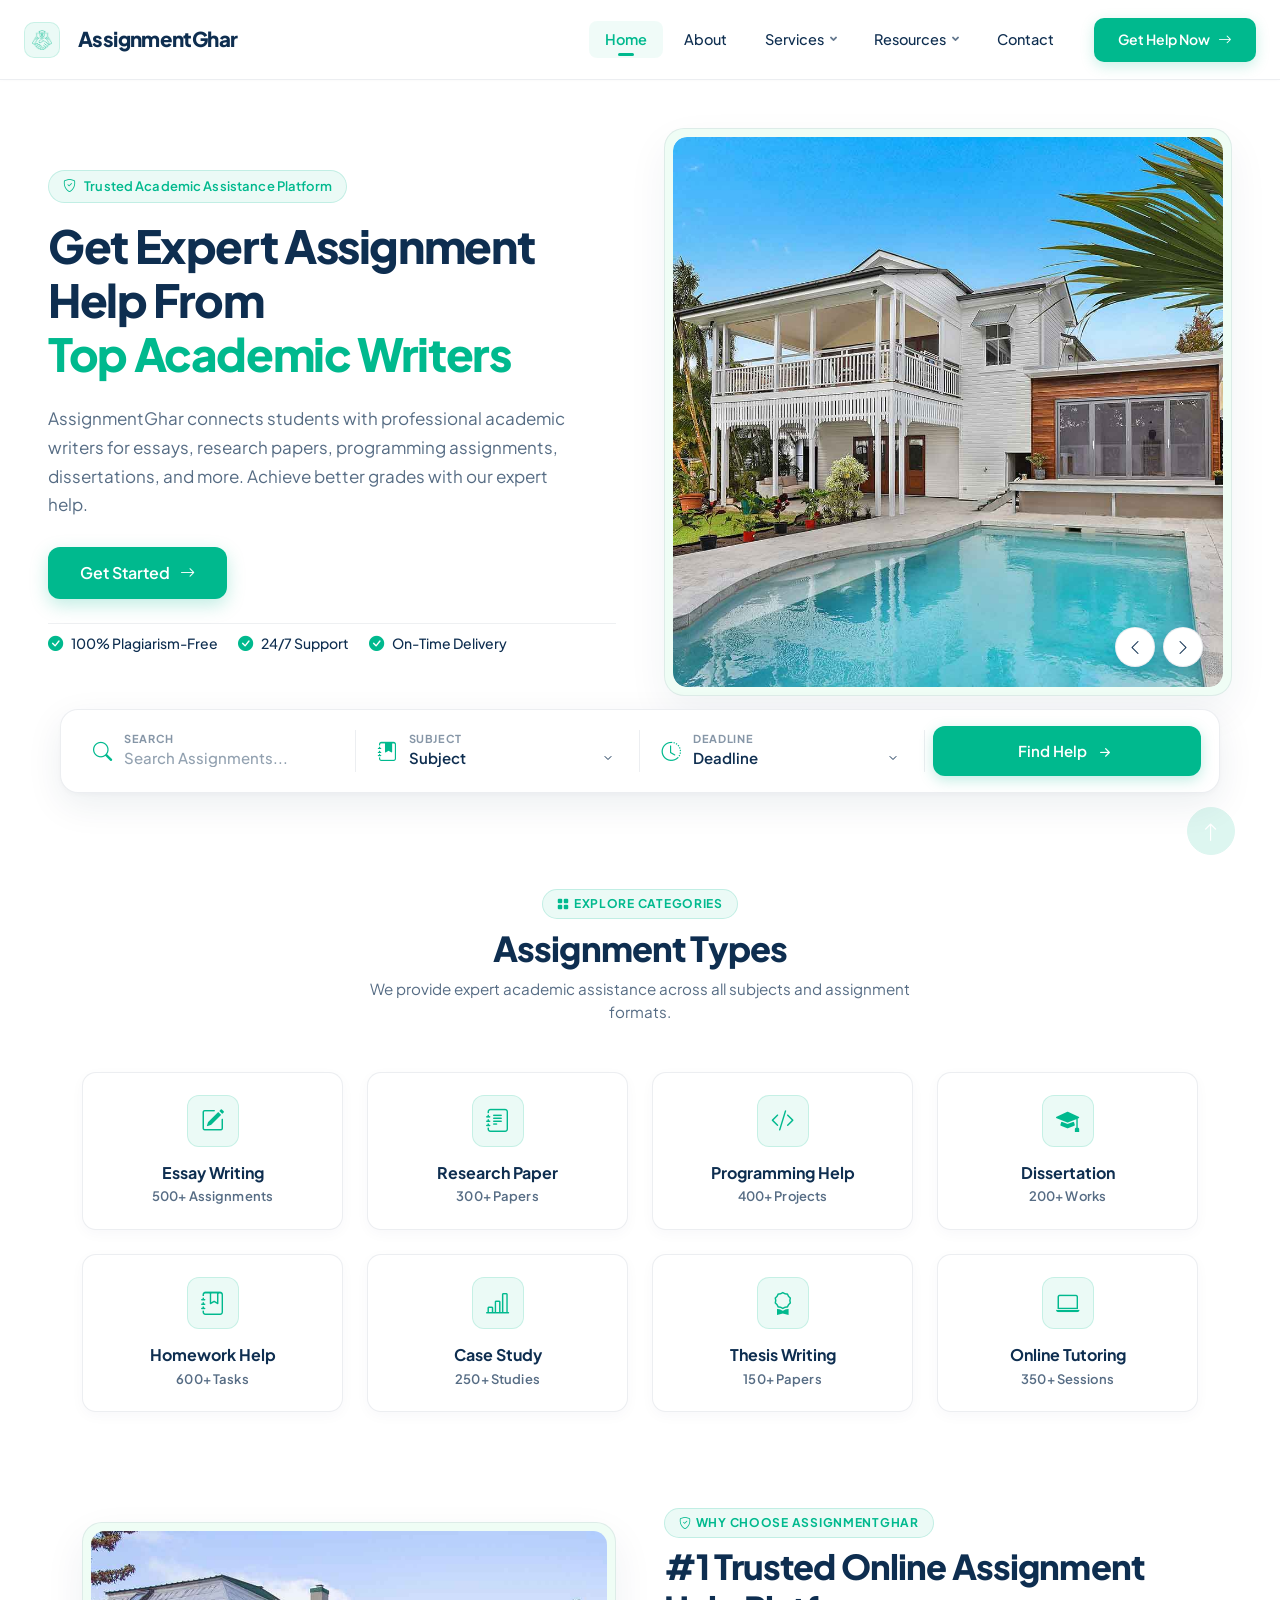
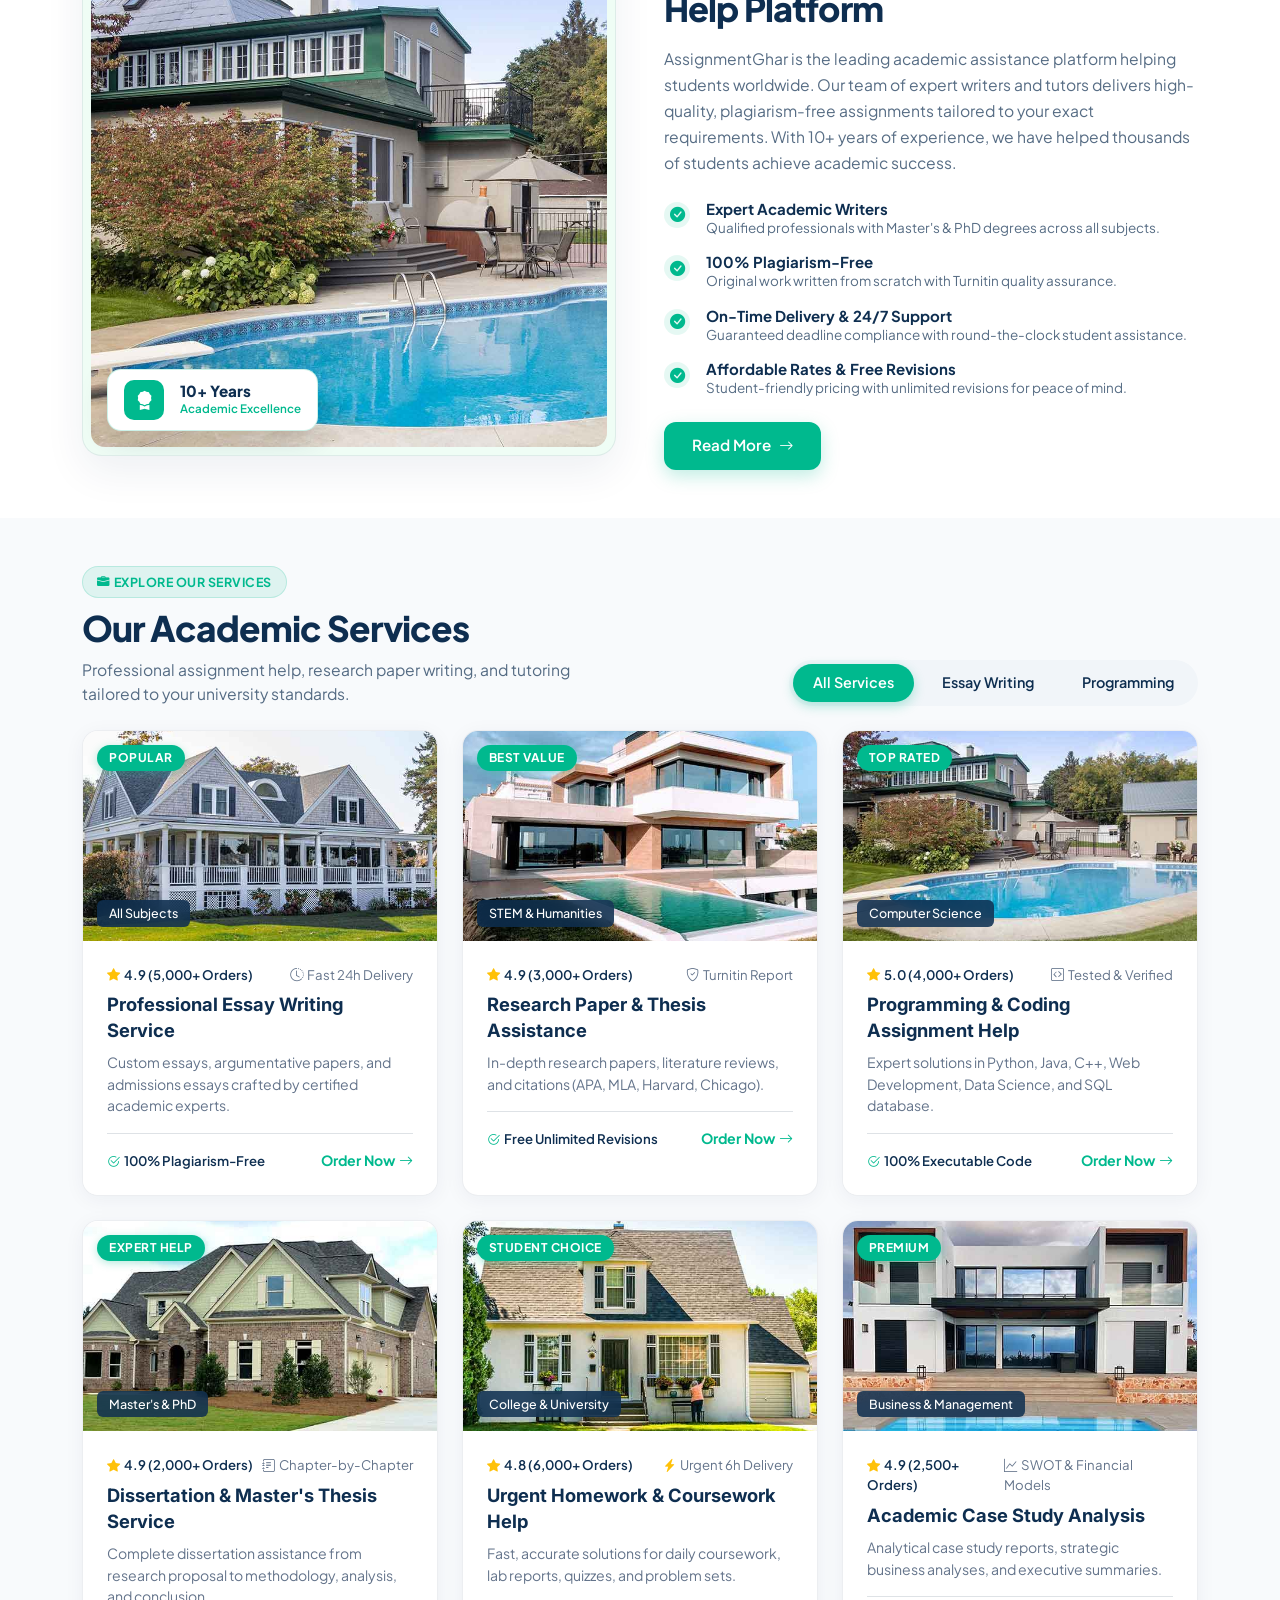
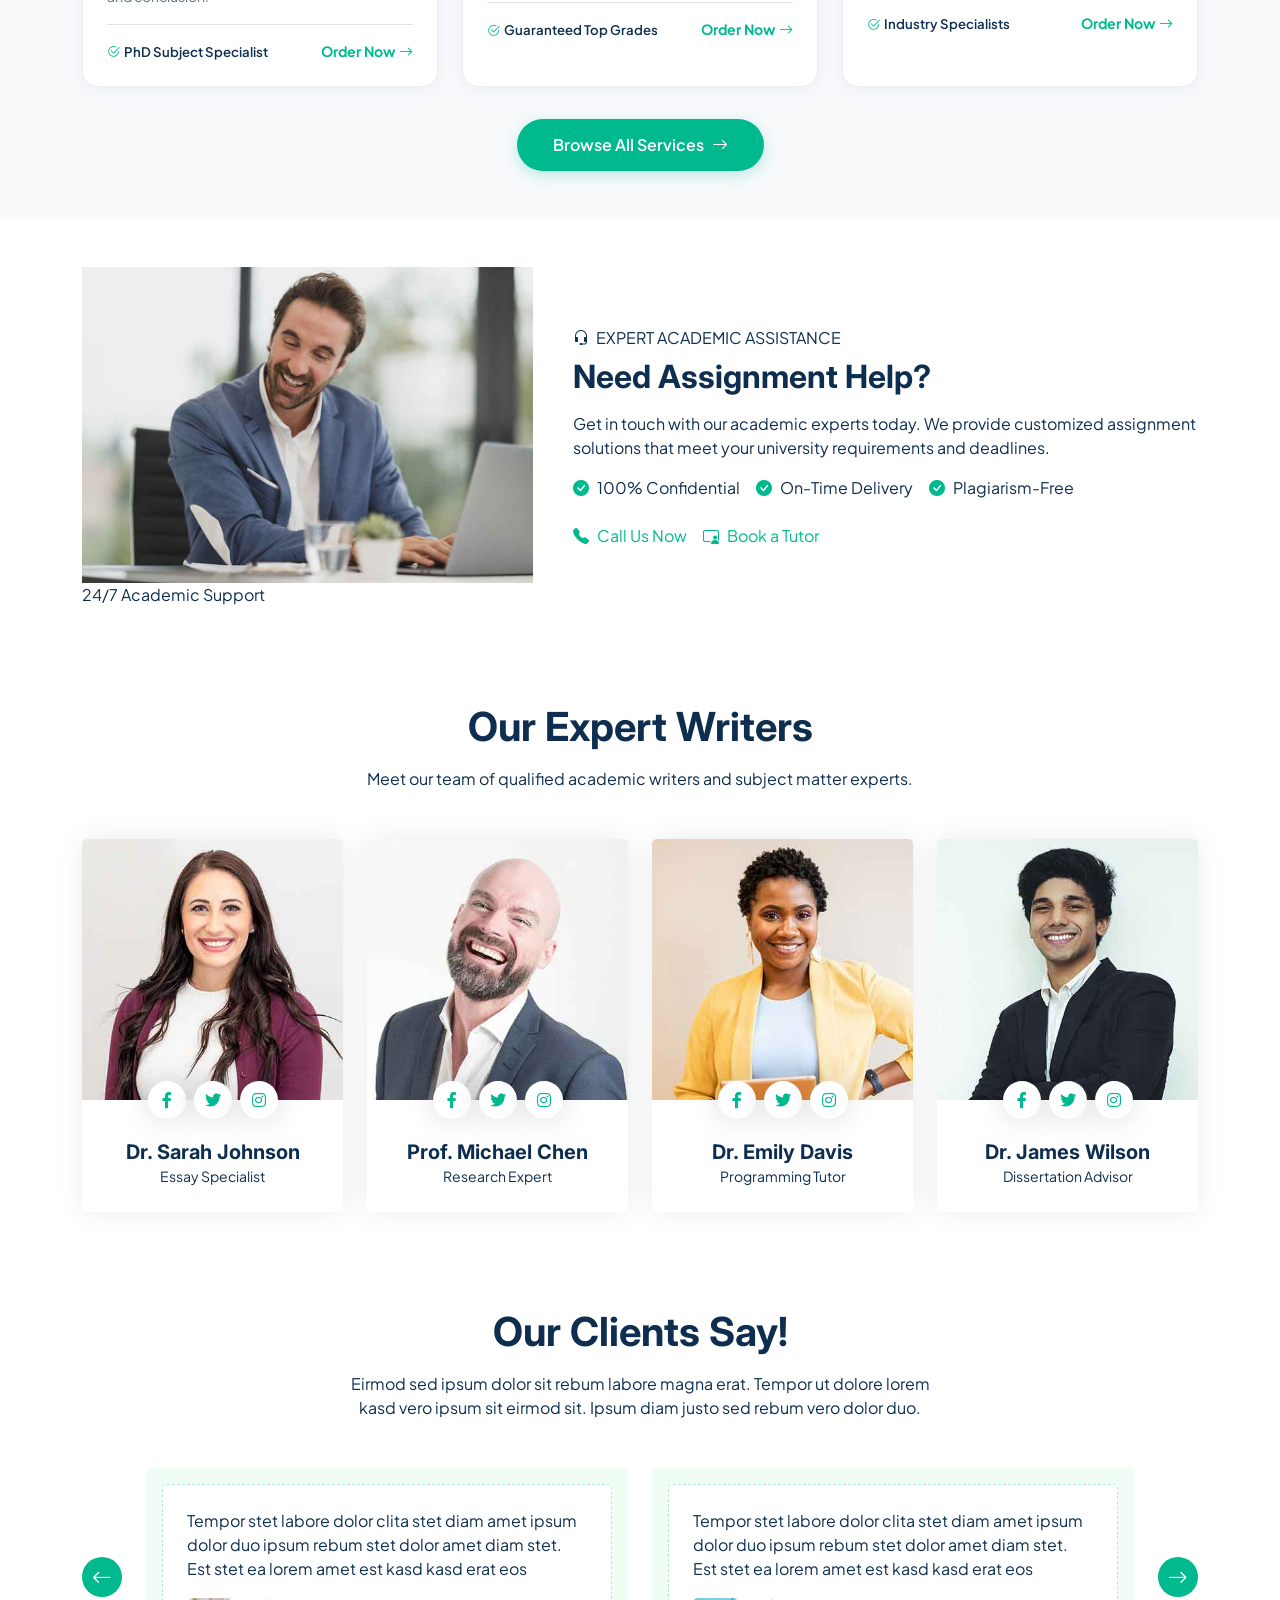
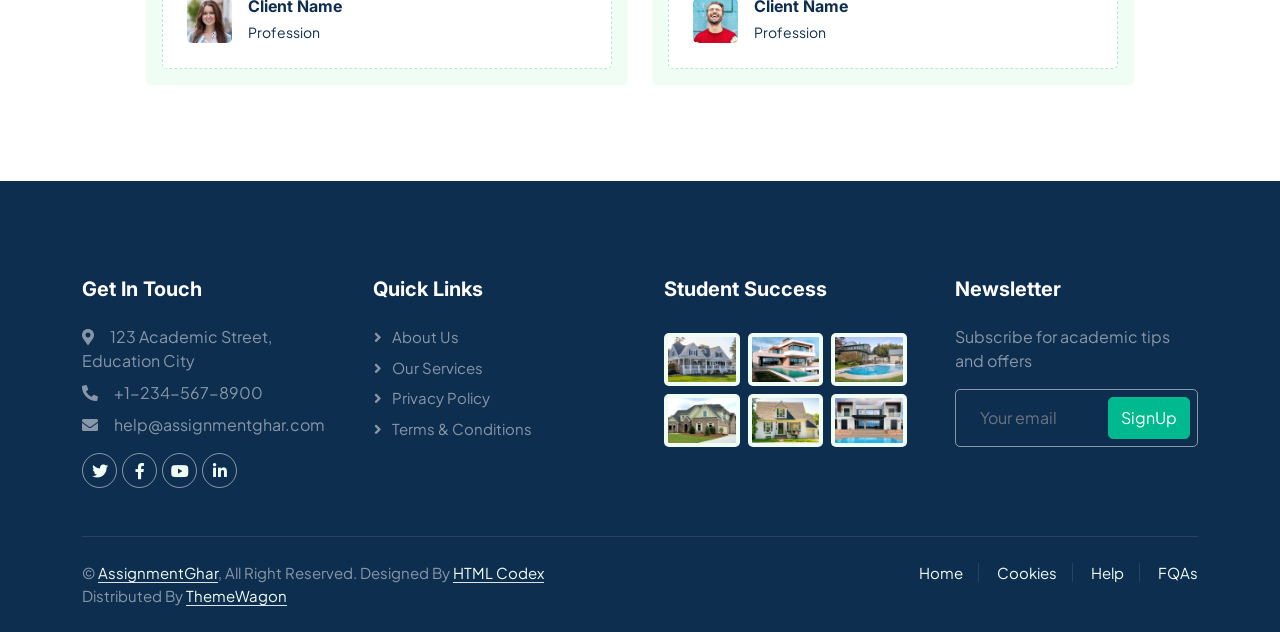
==== commit 58b0ce8b: "fix service section UI" ====
--- a/index.html
+++ b/index.html
@@ -14,12 +14,12 @@
     <!-- Google Web Fonts -->
     <link rel="preconnect" href="https://fonts.googleapis.com">
     <link rel="preconnect" href="https://fonts.gstatic.com" crossorigin>
-    <link href="https://fonts.googleapis.com/css2?family=Heebo:wght@400;500;600&family=Inter:wght@700;800&display=swap" rel="stylesheet">
+    <link href="https://fonts.googleapis.com/css2?family=Plus+Jakarta+Sans:wght@400;500;600;700;800&family=Inter:wght@400;500;600;700;800&display=swap" rel="stylesheet">
     
     <!-- Icon Font Stylesheet -->
     <link href="https://cdnjs.cloudflare.com/ajax/libs/font-awesome/5.10.0/css/all.min.css" rel="stylesheet">
-    <link href="https://cdn.jsdelivr.net/npm/bootstrap-icons@1.4.1/font/bootstrap-icons.css" rel="stylesheet">
-
+    <link href="https://cdn.jsdelivr.net/npm/bootstrap-icons@1.11.3/font/bootstrap-icons.min.css" rel="stylesheet">
+    
     <!-- Libraries Stylesheet -->
     <link href="lib/animate/animate.min.css" rel="stylesheet">
     <link href="lib/owlcarousel/assets/owl.carousel.min.css" rel="stylesheet">
@@ -28,7 +28,7 @@
     <link href="css/bootstrap.min.css" rel="stylesheet">
 
     <!-- Template Stylesheet -->
-    <link href="css/style.css" rel="stylesheet">
+    <link href="css/style.css?v=1.2.0" rel="stylesheet">
 </head>
 
 <body>
@@ -43,24 +43,24 @@
 
 
         <!-- Navbar Start -->
-        <div class="container-fluid nav-bar bg-transparent">
-            <nav class="navbar navbar-expand-lg bg-white navbar-light py-0 px-4">
-                <a href="index.html" class="navbar-brand d-flex align-items-center text-center">
-                    <div class="icon p-2 me-2">
-                        <img class="img-fluid" src="img/icon-deal.png" alt="AssignmentGhar Logo" style="width: 30px; height: 30px;">
-                    </div>
-                    <h1 class="m-0 text-primary">AssignmentGhar</h1>
+        <div class="container-fluid nav-bar bg-white">
+            <nav class="navbar navbar-expand-lg bg-white navbar-light px-3 px-lg-5">
+                <a href="index.html" class="navbar-brand d-flex align-items-center me-4">
+                    <div class="brand-icon-wrapper me-2">
+                        <img class="img-fluid" src="img/icon-deal.png" alt="AssignmentGhar Logo" style="width: 20px; height: 20px;">
+                    </div>
+                    <h1 class="m-0 text-primary brand-title">AssignmentGhar</h1>
                 </a>
-                <button type="button" class="navbar-toggler" data-bs-toggle="collapse" data-bs-target="#navbarCollapse">
+                <button type="button" class="navbar-toggler" data-bs-toggle="collapse" data-bs-target="#navbarCollapse" aria-label="Toggle navigation">
                     <span class="navbar-toggler-icon"></span>
                 </button>
                 <div class="collapse navbar-collapse" id="navbarCollapse">
-                    <div class="navbar-nav ms-auto">
+                    <div class="navbar-nav ms-auto py-2 py-lg-0">
                         <a href="index.html" class="nav-item nav-link active">Home</a>
                         <a href="about.html" class="nav-item nav-link">About</a>
                         <div class="nav-item dropdown">
                             <a href="#" class="nav-link dropdown-toggle" data-bs-toggle="dropdown">Services</a>
-                            <div class="dropdown-menu rounded-0 m-0">
+                            <div class="dropdown-menu m-0">
                                 <a href="property-list.html" class="dropdown-item">Assignment Help</a>
                                 <a href="property-type.html" class="dropdown-item">Essay Writing</a>
                                 <a href="property-agent.html" class="dropdown-item">Research Paper</a>
@@ -69,14 +69,19 @@
                         </div>
                         <div class="nav-item dropdown">
                             <a href="#" class="nav-link dropdown-toggle" data-bs-toggle="dropdown">Resources</a>
-                            <div class="dropdown-menu rounded-0 m-0">
+                            <div class="dropdown-menu m-0">
                                 <a href="testimonial.html" class="dropdown-item">Testimonials</a>
                                 <a href="404.html" class="dropdown-item">404 Error</a>
                             </div>
                         </div>
                         <a href="contact.html" class="nav-item nav-link">Contact</a>
                     </div>
-                    <a href="" class="btn btn-primary px-3 d-none d-lg-flex">Get Help Now</a>
+                    <div class="d-flex align-items-center ms-lg-4 mt-3 mt-lg-0">
+                        <a href="contact.html" class="nav-cta-btn">
+                            <span>Get Help Now</span>
+                            <i class="bi bi-arrow-right"></i>
+                        </a>
+                    </div>
                 </div>
             </nav>
         </div>
@@ -85,19 +90,50 @@
 
         <!-- Header Start -->
         <div class="container-fluid header bg-white p-0">
-            <div class="row g-0 align-items-center flex-column-reverse flex-md-row">
-                <div class="col-md-6 p-5 mt-lg-5">
-                    <h1 class="display-5 animated fadeIn mb-4">Get Expert Assignment Help From Top Academic Writers</h1>
-                    <p class="animated fadeIn mb-4 pb-2">AssignmentGhar connects students with professional academic writers for essays, research papers, programming assignments, dissertations, and more. Achieve better grades with our expert help.</p>
-                    <a href="" class="btn btn-primary py-3 px-5 me-3 animated fadeIn">Get Started</a>
-                </div>
-                <div class="col-md-6 animated fadeIn">
-                    <div class="owl-carousel header-carousel">
-                        <div class="owl-carousel-item">
-                            <img class="img-fluid" src="img/carousel-1.jpg" alt="">
-                        </div>
-                        <div class="owl-carousel-item">
-                            <img class="img-fluid" src="img/carousel-2.jpg" alt="">
+            <div class="container-xxl py-5 px-4 px-lg-5">
+                <div class="row g-5 align-items-center">
+                    <div class="col-lg-6 hero-content">
+                        <div class="hero-badge mb-3 animated fadeIn">
+                            <i class="bi bi-shield-check me-2"></i>
+                            <span>Trusted Academic Assistance Platform</span>
+                        </div>
+                        <h1 class="hero-title animated fadeIn mb-4">
+                            Get Expert Assignment Help From <span class="text-highlight">Top Academic Writers</span>
+                        </h1>
+                        <p class="hero-text animated fadeIn mb-4 pb-1">
+                            AssignmentGhar connects students with professional academic writers for essays, research papers, programming assignments, dissertations, and more. Achieve better grades with our expert help.
+                        </p>
+                        <div class="hero-cta-group d-flex flex-wrap align-items-center gap-3 animated fadeIn mb-4">
+                            <a href="contact.html" class="hero-cta-btn">
+                                <span>Get Started</span>
+                                <i class="bi bi-arrow-right"></i>
+                            </a>
+                        </div>
+                        <div class="hero-trust-bar animated fadeIn pt-2">
+                            <div class="trust-item">
+                                <i class="bi bi-check-circle-fill"></i>
+                                <span>100% Plagiarism-Free</span>
+                            </div>
+                            <div class="trust-item">
+                                <i class="bi bi-check-circle-fill"></i>
+                                <span>24/7 Support</span>
+                            </div>
+                            <div class="trust-item">
+                                <i class="bi bi-check-circle-fill"></i>
+                                <span>On-Time Delivery</span>
+                            </div>
+                        </div>
+                    </div>
+                    <div class="col-lg-6 animated fadeIn">
+                        <div class="hero-visual-card">
+                            <div class="owl-carousel header-carousel">
+                                <div class="owl-carousel-item">
+                                    <img class="img-fluid" src="img/carousel-1.jpg" alt="Academic Writing Assistance">
+                                </div>
+                                <div class="owl-carousel-item">
+                                    <img class="img-fluid" src="img/carousel-2.jpg" alt="Expert Assignment Help">
+                                </div>
+                            </div>
                         </div>
                     </div>
                 </div>
@@ -107,135 +143,142 @@
 
 
         <!-- Search Start -->
-        <div class="container-fluid bg-primary mb-5 wow fadeIn" data-wow-delay="0.1s" style="padding: 35px;">
+        <div class="container-fluid hero-search-section mb-5 wow fadeIn" data-wow-delay="0.1s">
+            <div class="container-xxl px-4 px-lg-5">
+                <div class="hero-search-card">
+                    <form class="row g-0 align-items-center">
+                        <div class="col-lg-3 col-md-6 search-field-col">
+                            <div class="search-field-wrapper">
+                                <i class="bi bi-search search-field-icon"></i>
+                                <div class="search-field-content">
+                                    <label class="search-field-label">Search</label>
+                                    <input type="text" class="form-control search-input" placeholder="Search Assignments...">
+                                </div>
+                            </div>
+                        </div>
+                        <div class="col-lg-3 col-md-6 search-field-col">
+                            <div class="search-field-wrapper">
+                                <i class="bi bi-journal-bookmark-fill search-field-icon"></i>
+                                <div class="search-field-content">
+                                    <label class="search-field-label">Subject</label>
+                                    <select class="form-select search-select">
+                                        <option selected>Subject</option>
+                                        <option value="1">Subject 1</option>
+                                        <option value="2">Subject 2</option>
+                                        <option value="3">Subject 3</option>
+                                    </select>
+                                </div>
+                            </div>
+                        </div>
+                        <div class="col-lg-3 col-md-6 search-field-col">
+                            <div class="search-field-wrapper">
+                                <i class="bi bi-clock-history search-field-icon"></i>
+                                <div class="search-field-content">
+                                    <label class="search-field-label">Deadline</label>
+                                    <select class="form-select search-select">
+                                        <option selected>Deadline</option>
+                                        <option value="1">Deadline 1</option>
+                                        <option value="2">Deadline 2</option>
+                                        <option value="3">Deadline 3</option>
+                                    </select>
+                                </div>
+                            </div>
+                        </div>
+                        <div class="col-lg-3 col-md-6 search-btn-col">
+                            <button type="submit" class="search-submit-btn">
+                                <span>Find Help</span>
+                                <i class="bi bi-arrow-right-short fs-5"></i>
+                            </button>
+                        </div>
+                    </form>
+                </div>
+            </div>
+        </div>
+        <!-- Search End -->
+
+
+        <!-- Category Start -->
+        <div class="container-xxl py-5 assignment-types-section">
             <div class="container">
-                <div class="row g-2">
-                    <div class="col-md-10">
-                        <div class="row g-2">
-                            <div class="col-md-4">
-                                <input type="text" class="form-control border-0 py-3" placeholder="Search Assignments">
-                            </div>
-                            <div class="col-md-4">
-                                <select class="form-select border-0 py-3">
-                                    <option selected>Subject</option>
-                                    <option value="1">Subject 1</option>
-                                    <option value="2">Subject 2</option>
-                                    <option value="3">Subject 3</option>
-                                </select>
-                            </div>
-                            <div class="col-md-4">
-                                <select class="form-select border-0 py-3">
-                                    <option selected>Deadline</option>
-                                    <option value="1">Deadline 1</option>
-                                    <option value="2">Deadline 2</option>
-                                    <option value="3">Deadline 3</option>
-                                </select>
-                            </div>
-                        </div>
-                    </div>
-                    <div class="col-md-2">
-                        <button class="btn btn-dark border-0 w-100 py-3">Find Help</button>
-                    </div>
-                </div>
-            </div>
-        </div>
-        <!-- Search End -->
-
-
-        <!-- Category Start -->
-        <div class="container-xxl py-5">
-            <div class="container">
-                <div class="text-center mx-auto mb-5 wow fadeInUp" data-wow-delay="0.1s" style="max-width: 600px;">
-                    <h1 class="mb-3">Assignment Types</h1>
-                    <p>We provide expert academic assistance across all subjects and assignment formats.</p>
-                </div>
-                <div class="row g-4">
-                    <div class="col-lg-3 col-sm-6 wow fadeInUp" data-wow-delay="0.1s">
-                        <a class="cat-item d-block bg-light text-center rounded p-3" href="">
-                            <div class="rounded p-4">
-                                <div class="icon mb-3">
-                                    <img class="img-fluid" src="img/icon-apartment.png" alt="AssignmentGhar Logo">
-                                </div>
-                                <h6>Essay Writing</h6>
-                                <span>500+ Assignments</span>
-                            </div>
+                <div class="text-center mx-auto mb-4 pb-2 wow fadeInUp" data-wow-delay="0.1s" style="max-width: 600px;">
+                    <div class="section-badge mb-2">
+                        <i class="bi bi-grid-fill me-1"></i>
+                        <span>EXPLORE CATEGORIES</span>
+                    </div>
+                    <h2 class="section-title mb-2">Assignment Types</h2>
+                    <p class="section-subtitle">We provide expert academic assistance across all subjects and assignment formats.</p>
+                </div>
+                <div class="row g-3 g-md-4">
+                    <div class="col-lg-3 col-md-6 col-sm-6 wow fadeInUp" data-wow-delay="0.1s">
+                        <a class="cat-card d-flex flex-column align-items-center text-center text-decoration-none" href="property-list.html">
+                            <div class="cat-icon-box mb-3">
+                                <i class="cat-icon bi bi-pencil-square"></i>
+                            </div>
+                            <h6 class="cat-title mb-1">Essay Writing</h6>
+                            <span class="cat-count">500+ Assignments</span>
                         </a>
                     </div>
-                    <div class="col-lg-3 col-sm-6 wow fadeInUp" data-wow-delay="0.3s">
-                        <a class="cat-item d-block bg-light text-center rounded p-3" href="">
-                            <div class="rounded p-4">
-                                <div class="icon mb-3">
-                                    <img class="img-fluid" src="img/icon-villa.png" alt="AssignmentGhar Logo">
-                                </div>
-                                <h6>Research Paper</h6>
-                                <span>300+ Papers</span>
-                            </div>
+                    <div class="col-lg-3 col-md-6 col-sm-6 wow fadeInUp" data-wow-delay="0.2s">
+                        <a class="cat-card d-flex flex-column align-items-center text-center text-decoration-none" href="property-list.html">
+                            <div class="cat-icon-box mb-3">
+                                <i class="cat-icon bi bi-journal-text"></i>
+                            </div>
+                            <h6 class="cat-title mb-1">Research Paper</h6>
+                            <span class="cat-count">300+ Papers</span>
                         </a>
                     </div>
-                    <div class="col-lg-3 col-sm-6 wow fadeInUp" data-wow-delay="0.5s">
-                        <a class="cat-item d-block bg-light text-center rounded p-3" href="">
-                            <div class="rounded p-4">
-                                <div class="icon mb-3">
-                                    <img class="img-fluid" src="img/icon-house.png" alt="AssignmentGhar Logo">
-                                </div>
-                                <h6>Programming Help</h6>
-                                <span>400+ Projects</span>
-                            </div>
+                    <div class="col-lg-3 col-md-6 col-sm-6 wow fadeInUp" data-wow-delay="0.3s">
+                        <a class="cat-card d-flex flex-column align-items-center text-center text-decoration-none" href="property-list.html">
+                            <div class="cat-icon-box mb-3">
+                                <i class="cat-icon bi bi-code-slash"></i>
+                            </div>
+                            <h6 class="cat-title mb-1">Programming Help</h6>
+                            <span class="cat-count">400+ Projects</span>
                         </a>
                     </div>
-                    <div class="col-lg-3 col-sm-6 wow fadeInUp" data-wow-delay="0.7s">
-                        <a class="cat-item d-block bg-light text-center rounded p-3" href="">
-                            <div class="rounded p-4">
-                                <div class="icon mb-3">
-                                    <img class="img-fluid" src="img/icon-housing.png" alt="AssignmentGhar Logo">
-                                </div>
-                                <h6>Dissertation</h6>
-                                <span>200+ Works</span>
-                            </div>
+                    <div class="col-lg-3 col-md-6 col-sm-6 wow fadeInUp" data-wow-delay="0.4s">
+                        <a class="cat-card d-flex flex-column align-items-center text-center text-decoration-none" href="property-list.html">
+                            <div class="cat-icon-box mb-3">
+                                <i class="cat-icon bi bi-mortarboard-fill"></i>
+                            </div>
+                            <h6 class="cat-title mb-1">Dissertation</h6>
+                            <span class="cat-count">200+ Works</span>
                         </a>
                     </div>
-                    <div class="col-lg-3 col-sm-6 wow fadeInUp" data-wow-delay="0.1s">
-                        <a class="cat-item d-block bg-light text-center rounded p-3" href="">
-                            <div class="rounded p-4">
-                                <div class="icon mb-3">
-                                    <img class="img-fluid" src="img/icon-building.png" alt="AssignmentGhar Logo">
-                                </div>
-                                <h6>Homework Help</h6>
-                                <span>600+ Tasks</span>
-                            </div>
+                    <div class="col-lg-3 col-md-6 col-sm-6 wow fadeInUp" data-wow-delay="0.1s">
+                        <a class="cat-card d-flex flex-column align-items-center text-center text-decoration-none" href="property-list.html">
+                            <div class="cat-icon-box mb-3">
+                                <i class="cat-icon bi bi-journal-bookmark"></i>
+                            </div>
+                            <h6 class="cat-title mb-1">Homework Help</h6>
+                            <span class="cat-count">600+ Tasks</span>
                         </a>
                     </div>
-                    <div class="col-lg-3 col-sm-6 wow fadeInUp" data-wow-delay="0.3s">
-                        <a class="cat-item d-block bg-light text-center rounded p-3" href="">
-                            <div class="rounded p-4">
-                                <div class="icon mb-3">
-                                    <img class="img-fluid" src="img/icon-neighborhood.png" alt="AssignmentGhar Logo">
-                                </div>
-                                <h6>Case Study</h6>
-                                <span>250+ Studies</span>
-                            </div>
+                    <div class="col-lg-3 col-md-6 col-sm-6 wow fadeInUp" data-wow-delay="0.2s">
+                        <a class="cat-card d-flex flex-column align-items-center text-center text-decoration-none" href="property-list.html">
+                            <div class="cat-icon-box mb-3">
+                                <i class="cat-icon bi bi-bar-chart-line"></i>
+                            </div>
+                            <h6 class="cat-title mb-1">Case Study</h6>
+                            <span class="cat-count">250+ Studies</span>
                         </a>
                     </div>
-                    <div class="col-lg-3 col-sm-6 wow fadeInUp" data-wow-delay="0.5s">
-                        <a class="cat-item d-block bg-light text-center rounded p-3" href="">
-                            <div class="rounded p-4">
-                                <div class="icon mb-3">
-                                    <img class="img-fluid" src="img/icon-condominium.png" alt="AssignmentGhar Logo">
-                                </div>
-                                <h6>Thesis Writing</h6>
-                                <span>150+ Papers</span>
-                            </div>
+                    <div class="col-lg-3 col-md-6 col-sm-6 wow fadeInUp" data-wow-delay="0.3s">
+                        <a class="cat-card d-flex flex-column align-items-center text-center text-decoration-none" href="property-list.html">
+                            <div class="cat-icon-box mb-3">
+                                <i class="cat-icon bi bi-award"></i>
+                            </div>
+                            <h6 class="cat-title mb-1">Thesis Writing</h6>
+                            <span class="cat-count">150+ Papers</span>
                         </a>
                     </div>
-                    <div class="col-lg-3 col-sm-6 wow fadeInUp" data-wow-delay="0.7s">
-                        <a class="cat-item d-block bg-light text-center rounded p-3" href="">
-                            <div class="rounded p-4">
-                                <div class="icon mb-3">
-                                    <img class="img-fluid" src="img/icon-luxury.png" alt="AssignmentGhar Logo">
-                                </div>
-                                <h6>Online Tutoring</h6>
-                                <span>350+ Sessions</span>
-                            </div>
+                    <div class="col-lg-3 col-md-6 col-sm-6 wow fadeInUp" data-wow-delay="0.4s">
+                        <a class="cat-card d-flex flex-column align-items-center text-center text-decoration-none" href="property-list.html">
+                            <div class="cat-icon-box mb-3">
+                                <i class="cat-icon bi bi-laptop"></i>
+                            </div>
+                            <h6 class="cat-title mb-1">Online Tutoring</h6>
+                            <span class="cat-count">350+ Sessions</span>
                         </a>
                     </div>
                 </div>
@@ -245,22 +288,74 @@
 
 
         <!-- About Start -->
-        <div class="container-xxl py-5">
+        <div class="container-xxl py-5 about-section">
             <div class="container">
                 <div class="row g-5 align-items-center">
                     <div class="col-lg-6 wow fadeIn" data-wow-delay="0.1s">
-                        <div class="about-img position-relative overflow-hidden p-5 pe-0">
-                            <img class="img-fluid w-100" src="img/about.jpg">
+                        <div class="about-visual-card position-relative">
+                            <img class="img-fluid w-100" src="img/about.jpg" alt="#1 Trusted Online Assignment Help Platform">
+                            <div class="about-experience-badge d-flex align-items-center gap-3">
+                                <div class="badge-icon">
+                                    <i class="bi bi-award-fill"></i>
+                                </div>
+                                <div class="badge-text">
+                                    <span class="badge-number">10+ Years</span>
+                                    <span class="badge-label">Academic Excellence</span>
+                                </div>
+                            </div>
                         </div>
                     </div>
                     <div class="col-lg-6 wow fadeIn" data-wow-delay="0.5s">
-                        <h1 class="mb-4">#1 Trusted Online Assignment Help Platform</h1>
-                        <p class="mb-4">AssignmentGhar is the leading academic assistance platform helping students worldwide. Our team of expert writers and tutors delivers high-quality, plagiarism-free assignments tailored to your requirements. With 10+ years of experience, we have helped thousands of students achieve academic success.</p>
-                        <p><i class="fa fa-check text-primary me-3"></i>Expert academic writers with advanced degrees</p>
-                        <p><i class="fa fa-check text-primary me-3"></i>100% plagiarism-free assignments with Turnitin reports</p>
-                        <p><i class="fa fa-check text-primary me-3"></i>On-time delivery with 24/7 customer support</p>
-                        <p><i class="fa fa-check text-primary me-3"></i>Affordable pricing with unlimited revisions</p>
-                        <a class="btn btn-primary py-3 px-5 mt-3" href="">Read More</a>
+                        <div class="section-badge mb-2">
+                            <i class="bi bi-shield-check me-1"></i>
+                            <span>WHY CHOOSE ASSIGNMENTGHAR</span>
+                        </div>
+                        <h2 class="about-title mb-3">#1 Trusted Online Assignment Help Platform</h2>
+                        <p class="about-text mb-4">
+                            AssignmentGhar is the leading academic assistance platform helping students worldwide. Our team of expert writers and tutors delivers high-quality, plagiarism-free assignments tailored to your exact requirements. With 10+ years of experience, we have helped thousands of students achieve academic success.
+                        </p>
+                        <div class="trust-list mb-4">
+                            <div class="trust-list-item d-flex align-items-start gap-3 mb-3">
+                                <div class="trust-icon-box">
+                                    <i class="bi bi-check-circle-fill"></i>
+                                </div>
+                                <div>
+                                    <h6 class="trust-item-title mb-0">Expert Academic Writers</h6>
+                                    <p class="trust-item-desc mb-0">Qualified professionals with Master's & PhD degrees across all subjects.</p>
+                                </div>
+                            </div>
+                            <div class="trust-list-item d-flex align-items-start gap-3 mb-3">
+                                <div class="trust-icon-box">
+                                    <i class="bi bi-check-circle-fill"></i>
+                                </div>
+                                <div>
+                                    <h6 class="trust-item-title mb-0">100% Plagiarism-Free</h6>
+                                    <p class="trust-item-desc mb-0">Original work written from scratch with Turnitin quality assurance.</p>
+                                </div>
+                            </div>
+                            <div class="trust-list-item d-flex align-items-start gap-3 mb-3">
+                                <div class="trust-icon-box">
+                                    <i class="bi bi-check-circle-fill"></i>
+                                </div>
+                                <div>
+                                    <h6 class="trust-item-title mb-0">On-Time Delivery & 24/7 Support</h6>
+                                    <p class="trust-item-desc mb-0">Guaranteed deadline compliance with round-the-clock student assistance.</p>
+                                </div>
+                            </div>
+                            <div class="trust-list-item d-flex align-items-start gap-3 mb-3">
+                                <div class="trust-icon-box">
+                                    <i class="bi bi-check-circle-fill"></i>
+                                </div>
+                                <div>
+                                    <h6 class="trust-item-title mb-0">Affordable Rates & Free Revisions</h6>
+                                    <p class="trust-item-desc mb-0">Student-friendly pricing with unlimited revisions for peace of mind.</p>
+                                </div>
+                            </div>
+                        </div>
+                        <a class="about-cta-btn" href="about.html">
+                            <span>Read More</span>
+                            <i class="bi bi-arrow-right"></i>
+                        </a>
                     </div>
                 </div>
             </div>
@@ -268,416 +363,310 @@
         <!-- About End -->
 
 
-        <!-- Property List Start -->
-        <div class="container-xxl py-5">
+        <!-- Services Start -->
+        <div class="container-xxl py-5 services-section">
             <div class="container">
-                <div class="row g-0 gx-5 align-items-end">
+                <div class="row g-4 align-items-end mb-4">
                     <div class="col-lg-6">
-                        <div class="text-start mx-auto mb-5 wow slideInLeft" data-wow-delay="0.1s">
-                            <h1 class="mb-3">Our Services</h1>
-                            <p>Eirmod sed ipsum dolor sit rebum labore magna erat. Tempor ut dolore lorem kasd vero ipsum sit eirmod sit diam justo sed rebum.</p>
-                        </div>
-                    </div>
-                    <div class="col-lg-6 text-start text-lg-end wow slideInRight" data-wow-delay="0.1s">
-                        <ul class="nav nav-pills d-inline-flex justify-content-end mb-5">
-                            <li class="nav-item me-2">
-                                <a class="btn btn-outline-primary active" data-bs-toggle="pill" href="#tab-1">Popular</a>
+                        <div class="section-badge mb-2">
+                            <i class="bi bi-briefcase-fill me-1"></i>
+                            <span>EXPLORE OUR SERVICES</span>
+                        </div>
+                        <h2 class="section-title mb-2">Our Academic Services</h2>
+                        <p class="section-subtitle mb-0">Professional assignment help, research paper writing, and tutoring tailored to your university standards.</p>
+                    </div>
+                    <div class="col-lg-6 text-start text-lg-end">
+                        <ul class="nav nav-pills service-pills d-inline-flex justify-content-lg-end gap-2">
+                            <li class="nav-item">
+                                <a class="service-pill-btn active" data-bs-toggle="pill" href="#tab-1">All Services</a>
                             </li>
-                            <li class="nav-item me-2">
-                                <a class="btn btn-outline-primary" data-bs-toggle="pill" href="#tab-2">Essay Writing</a>
+                            <li class="nav-item">
+                                <a class="service-pill-btn" data-bs-toggle="pill" href="#tab-2">Essay Writing</a>
                             </li>
-                            <li class="nav-item me-0">
-                                <a class="btn btn-outline-primary" data-bs-toggle="pill" href="#tab-3">Programming</a>
+                            <li class="nav-item">
+                                <a class="service-pill-btn" data-bs-toggle="pill" href="#tab-3">Programming</a>
                             </li>
                         </ul>
                     </div>
                 </div>
                 <div class="tab-content">
+                    <!-- Tab 1: All Services -->
                     <div id="tab-1" class="tab-pane fade show p-0 active">
                         <div class="row g-4">
+                            <!-- Service 1 -->
                             <div class="col-lg-4 col-md-6 wow fadeInUp" data-wow-delay="0.1s">
-                                <div class="property-item rounded overflow-hidden">
-                                    <div class="position-relative overflow-hidden">
-                                        <a href=""><img class="img-fluid" src="img/property-1.jpg" alt=""></a>
-                                        <div class="bg-primary rounded text-white position-absolute start-0 top-0 m-4 py-1 px-3">Popular Service</div>
-                                        <div class="bg-white rounded-top text-primary position-absolute start-0 bottom-0 mx-4 pt-1 px-3">All Subjects</div>
-                                    </div>
-                                    <div class="p-4 pb-0">
-                                        <h5 class="text-primary mb-3">5000+ Orders</h5>
-                                        <a class="d-block h5 mb-2" href="">Professional Essay Writing Service</a>
-                                        <p><i class="fa fa-map-marker-alt text-primary me-2"></i>All Subjects</p>
-                                    </div>
-                                    <div class="d-flex border-top">
-                                        <small class="flex-fill text-center border-end py-2"><i class="fa fa-ruler-combined text-primary me-2"></i>PhD Experts</small>
-                                        <small class="flex-fill text-center border-end py-2"><i class="fa fa-bed text-primary me-2"></i>100% Original</small>
-                                        <small class="flex-fill text-center py-2"><i class="fa fa-bath text-primary me-2"></i>A+ Grade</small>
-                                    </div>
-                                </div>
-                            </div>
+                                <a class="service-card d-block text-decoration-none" href="contact.html">
+                                    <div class="service-img-wrapper position-relative overflow-hidden">
+                                        <img class="img-fluid w-100" src="img/property-1.jpg" alt="Professional Essay Writing Service">
+                                        <span class="service-badge-tag">Popular</span>
+                                        <span class="service-subject-pill">All Subjects</span>
+                                    </div>
+                                    <div class="service-card-body p-4">
+                                        <div class="d-flex align-items-center justify-content-between mb-2">
+                                            <span class="service-orders"><i class="bi bi-star-fill text-warning me-1"></i>4.9 (5,000+ Orders)</span>
+                                            <span class="service-turnaround"><i class="bi bi-clock-history me-1"></i>Fast 24h Delivery</span>
+                                        </div>
+                                        <h5 class="service-card-title mb-2">Professional Essay Writing Service</h5>
+                                        <p class="service-card-desc mb-3">Custom essays, argumentative papers, and admissions essays crafted by certified academic experts.</p>
+                                        <div class="service-card-footer d-flex align-items-center justify-content-between pt-3 border-top">
+                                            <span class="service-feature-text"><i class="bi bi-check2-circle text-primary me-1"></i>100% Plagiarism-Free</span>
+                                            <span class="service-cta-link">Order Now <i class="bi bi-arrow-right ms-1"></i></span>
+                                        </div>
+                                    </div>
+                                </a>
+                            </div>
+
+                            <!-- Service 2 -->
+                            <div class="col-lg-4 col-md-6 wow fadeInUp" data-wow-delay="0.2s">
+                                <a class="service-card d-block text-decoration-none" href="contact.html">
+                                    <div class="service-img-wrapper position-relative overflow-hidden">
+                                        <img class="img-fluid w-100" src="img/property-2.jpg" alt="Research Paper & Thesis Assistance">
+                                        <span class="service-badge-tag">Best Value</span>
+                                        <span class="service-subject-pill">STEM & Humanities</span>
+                                    </div>
+                                    <div class="service-card-body p-4">
+                                        <div class="d-flex align-items-center justify-content-between mb-2">
+                                            <span class="service-orders"><i class="bi bi-star-fill text-warning me-1"></i>4.9 (3,000+ Orders)</span>
+                                            <span class="service-turnaround"><i class="bi bi-shield-check me-1"></i>Turnitin Report</span>
+                                        </div>
+                                        <h5 class="service-card-title mb-2">Research Paper & Thesis Assistance</h5>
+                                        <p class="service-card-desc mb-3">In-depth research papers, literature reviews, and citations (APA, MLA, Harvard, Chicago).</p>
+                                        <div class="service-card-footer d-flex align-items-center justify-content-between pt-3 border-top">
+                                            <span class="service-feature-text"><i class="bi bi-check2-circle text-primary me-1"></i>Free Unlimited Revisions</span>
+                                            <span class="service-cta-link">Order Now <i class="bi bi-arrow-right ms-1"></i></span>
+                                        </div>
+                                    </div>
+                                </a>
+                            </div>
+
+                            <!-- Service 3 -->
                             <div class="col-lg-4 col-md-6 wow fadeInUp" data-wow-delay="0.3s">
-                                <div class="property-item rounded overflow-hidden">
-                                    <div class="position-relative overflow-hidden">
-                                        <a href=""><img class="img-fluid" src="img/property-2.jpg" alt=""></a>
-                                        <div class="bg-primary rounded text-white position-absolute start-0 top-0 m-4 py-1 px-3">Best Value</div>
-                                        <div class="bg-white rounded-top text-primary position-absolute start-0 bottom-0 mx-4 pt-1 px-3">STEM & Humanities</div>
-                                    </div>
-                                    <div class="p-4 pb-0">
-                                        <h5 class="text-primary mb-3">3000+ Orders</h5>
-                                        <a class="d-block h5 mb-2" href="">Research Paper Help</a>
-                                        <p><i class="fa fa-map-marker-alt text-primary me-2"></i>STEM & Humanities</p>
-                                    </div>
-                                    <div class="d-flex border-top">
-                                        <small class="flex-fill text-center border-end py-2"><i class="fa fa-ruler-combined text-primary me-2"></i>Research Experts</small>
-                                        <small class="flex-fill text-center border-end py-2"><i class="fa fa-bed text-primary me-2"></i>Turnitin Report</small>
-                                        <small class="flex-fill text-center py-2"><i class="fa fa-bath text-primary me-2"></i>Unlimited Revisions</small>
-                                    </div>
-                                </div>
-                            </div>
-                            <div class="col-lg-4 col-md-6 wow fadeInUp" data-wow-delay="0.5s">
-                                <div class="property-item rounded overflow-hidden">
-                                    <div class="position-relative overflow-hidden">
-                                        <a href=""><img class="img-fluid" src="img/property-3.jpg" alt=""></a>
-                                        <div class="bg-primary rounded text-white position-absolute start-0 top-0 m-4 py-1 px-3">Top Rated</div>
-                                        <div class="bg-white rounded-top text-primary position-absolute start-0 bottom-0 mx-4 pt-1 px-3">All Programming</div>
-                                    </div>
-                                    <div class="p-4 pb-0">
-                                        <h5 class="text-primary mb-3">4000+ Orders</h5>
-                                        <a class="d-block h5 mb-2" href="">Programming Assignment Help</a>
-                                        <p><i class="fa fa-map-marker-alt text-primary me-2"></i>All Programming</p>
-                                    </div>
-                                    <div class="d-flex border-top">
-                                        <small class="flex-fill text-center border-end py-2"><i class="fa fa-ruler-combined text-primary me-2"></i>Code Experts</small>
-                                        <small class="flex-fill text-center border-end py-2"><i class="fa fa-bed text-primary me-2"></i>Plagiarism Free</small>
-                                        <small class="flex-fill text-center py-2"><i class="fa fa-bath text-primary me-2"></i>24/7 Support</small>
-                                    </div>
-                                </div>
-                            </div>
+                                <a class="service-card d-block text-decoration-none" href="contact.html">
+                                    <div class="service-img-wrapper position-relative overflow-hidden">
+                                        <img class="img-fluid w-100" src="img/property-3.jpg" alt="Programming & Coding Assignment Help">
+                                        <span class="service-badge-tag">Top Rated</span>
+                                        <span class="service-subject-pill">Computer Science</span>
+                                    </div>
+                                    <div class="service-card-body p-4">
+                                        <div class="d-flex align-items-center justify-content-between mb-2">
+                                            <span class="service-orders"><i class="bi bi-star-fill text-warning me-1"></i>5.0 (4,000+ Orders)</span>
+                                            <span class="service-turnaround"><i class="bi bi-code-square me-1"></i>Tested & Verified</span>
+                                        </div>
+                                        <h5 class="service-card-title mb-2">Programming & Coding Assignment Help</h5>
+                                        <p class="service-card-desc mb-3">Expert solutions in Python, Java, C++, Web Development, Data Science, and SQL database.</p>
+                                        <div class="service-card-footer d-flex align-items-center justify-content-between pt-3 border-top">
+                                            <span class="service-feature-text"><i class="bi bi-check2-circle text-primary me-1"></i>100% Executable Code</span>
+                                            <span class="service-cta-link">Order Now <i class="bi bi-arrow-right ms-1"></i></span>
+                                        </div>
+                                    </div>
+                                </a>
+                            </div>
+
+                            <!-- Service 4 -->
                             <div class="col-lg-4 col-md-6 wow fadeInUp" data-wow-delay="0.1s">
-                                <div class="property-item rounded overflow-hidden">
-                                    <div class="position-relative overflow-hidden">
-                                        <a href=""><img class="img-fluid" src="img/property-4.jpg" alt=""></a>
-                                        <div class="bg-primary rounded text-white position-absolute start-0 top-0 m-4 py-1 px-3">Expert Help</div>
-                                        <div class="bg-white rounded-top text-primary position-absolute start-0 bottom-0 mx-4 pt-1 px-3">All Domains</div>
-                                    </div>
-                                    <div class="p-4 pb-0">
-                                        <h5 class="text-primary mb-3">2000+ Orders</h5>
-                                        <a class="d-block h5 mb-2" href="">Dissertation Writing Service</a>
-                                        <p><i class="fa fa-map-marker-alt text-primary me-2"></i>All Domains</p>
-                                    </div>
-                                    <div class="d-flex border-top">
-                                        <small class="flex-fill text-center border-end py-2"><i class="fa fa-ruler-combined text-primary me-2"></i>PhD Writers</small>
-                                        <small class="flex-fill text-center border-end py-2"><i class="fa fa-bed text-primary me-2"></i>Quality Assured</small>
-                                        <small class="flex-fill text-center py-2"><i class="fa fa-bath text-primary me-2"></i>On-Time Delivery</small>
-                                    </div>
-                                </div>
-                            </div>
+                                <a class="service-card d-block text-decoration-none" href="contact.html">
+                                    <div class="service-img-wrapper position-relative overflow-hidden">
+                                        <img class="img-fluid w-100" src="img/property-4.jpg" alt="Dissertation & Master's Thesis Service">
+                                        <span class="service-badge-tag">Expert Help</span>
+                                        <span class="service-subject-pill">Master's & PhD</span>
+                                    </div>
+                                    <div class="service-card-body p-4">
+                                        <div class="d-flex align-items-center justify-content-between mb-2">
+                                            <span class="service-orders"><i class="bi bi-star-fill text-warning me-1"></i>4.9 (2,000+ Orders)</span>
+                                            <span class="service-turnaround"><i class="bi bi-journal-text me-1"></i>Chapter-by-Chapter</span>
+                                        </div>
+                                        <h5 class="service-card-title mb-2">Dissertation & Master's Thesis Service</h5>
+                                        <p class="service-card-desc mb-3">Complete dissertation assistance from research proposal to methodology, analysis, and conclusion.</p>
+                                        <div class="service-card-footer d-flex align-items-center justify-content-between pt-3 border-top">
+                                            <span class="service-feature-text"><i class="bi bi-check2-circle text-primary me-1"></i>PhD Subject Specialist</span>
+                                            <span class="service-cta-link">Order Now <i class="bi bi-arrow-right ms-1"></i></span>
+                                        </div>
+                                    </div>
+                                </a>
+                            </div>
+
+                            <!-- Service 5 -->
+                            <div class="col-lg-4 col-md-6 wow fadeInUp" data-wow-delay="0.2s">
+                                <a class="service-card d-block text-decoration-none" href="contact.html">
+                                    <div class="service-img-wrapper position-relative overflow-hidden">
+                                        <img class="img-fluid w-100" src="img/property-5.jpg" alt="Urgent Homework & Coursework Help">
+                                        <span class="service-badge-tag">Student Choice</span>
+                                        <span class="service-subject-pill">College & University</span>
+                                    </div>
+                                    <div class="service-card-body p-4">
+                                        <div class="d-flex align-items-center justify-content-between mb-2">
+                                            <span class="service-orders"><i class="bi bi-star-fill text-warning me-1"></i>4.8 (6,000+ Orders)</span>
+                                            <span class="service-turnaround"><i class="bi bi-lightning-charge-fill text-warning me-1"></i>Urgent 6h Delivery</span>
+                                        </div>
+                                        <h5 class="service-card-title mb-2">Urgent Homework & Coursework Help</h5>
+                                        <p class="service-card-desc mb-3">Fast, accurate solutions for daily coursework, lab reports, quizzes, and problem sets.</p>
+                                        <div class="service-card-footer d-flex align-items-center justify-content-between pt-3 border-top">
+                                            <span class="service-feature-text"><i class="bi bi-check2-circle text-primary me-1"></i>Guaranteed Top Grades</span>
+                                            <span class="service-cta-link">Order Now <i class="bi bi-arrow-right ms-1"></i></span>
+                                        </div>
+                                    </div>
+                                </a>
+                            </div>
+
+                            <!-- Service 6 -->
                             <div class="col-lg-4 col-md-6 wow fadeInUp" data-wow-delay="0.3s">
-                                <div class="property-item rounded overflow-hidden">
-                                    <div class="position-relative overflow-hidden">
-                                        <a href=""><img class="img-fluid" src="img/property-5.jpg" alt=""></a>
-                                        <div class="bg-primary rounded text-white position-absolute start-0 top-0 m-4 py-1 px-3">Student Choice</div>
-                                        <div class="bg-white rounded-top text-primary position-absolute start-0 bottom-0 mx-4 pt-1 px-3">School & College</div>
-                                    </div>
-                                    <div class="p-4 pb-0">
-                                        <h5 class="text-primary mb-3">6000+ Orders</h5>
-                                        <a class="d-block h5 mb-2" href="">Homework Help Service</a>
-                                        <p><i class="fa fa-map-marker-alt text-primary me-2"></i>School & College</p>
-                                    </div>
-                                    <div class="d-flex border-top">
-                                        <small class="flex-fill text-center border-end py-2"><i class="fa fa-ruler-combined text-primary me-2"></i>Quick Turnaround</small>
-                                        <small class="flex-fill text-center border-end py-2"><i class="fa fa-bed text-primary me-2"></i>Affordable Prices</small>
-                                        <small class="flex-fill text-center py-2"><i class="fa fa-bath text-primary me-2"></i>24/7 Available</small>
-                                    </div>
-                                </div>
-                            </div>
-                            <div class="col-lg-4 col-md-6 wow fadeInUp" data-wow-delay="0.5s">
-                                <div class="property-item rounded overflow-hidden">
-                                    <div class="position-relative overflow-hidden">
-                                        <a href=""><img class="img-fluid" src="img/property-6.jpg" alt=""></a>
-                                        <div class="bg-primary rounded text-white position-absolute start-0 top-0 m-4 py-1 px-3">Premium</div>
-                                        <div class="bg-white rounded-top text-primary position-absolute start-0 bottom-0 mx-4 pt-1 px-3">Business & Management</div>
-                                    </div>
-                                    <div class="p-4 pb-0">
-                                        <h5 class="text-primary mb-3">2500+ Orders</h5>
-                                        <a class="d-block h5 mb-2" href="">Case Study Analysis</a>
-                                        <p><i class="fa fa-map-marker-alt text-primary me-2"></i>Business & Management</p>
-                                    </div>
-                                    <div class="d-flex border-top">
-                                        <small class="flex-fill text-center border-end py-2"><i class="fa fa-ruler-combined text-primary me-2"></i>Industry Experts</small>
-                                        <small class="flex-fill text-center border-end py-2"><i class="fa fa-bed text-primary me-2"></i>Custom Solutions</small>
-                                        <small class="flex-fill text-center py-2"><i class="fa fa-bath text-primary me-2"></i>Top Grades</small>
-                                    </div>
-                                </div>
-                            </div>
-                            <div class="col-12 text-center wow fadeInUp" data-wow-delay="0.1s">
-                                <a class="btn btn-primary py-3 px-5" href="">Browse More Services</a>
-                            </div>
-                        </div>
-                    </div>
+                                <a class="service-card d-block text-decoration-none" href="contact.html">
+                                    <div class="service-img-wrapper position-relative overflow-hidden">
+                                        <img class="img-fluid w-100" src="img/property-6.jpg" alt="Academic Case Study Analysis">
+                                        <span class="service-badge-tag">Premium</span>
+                                        <span class="service-subject-pill">Business & Management</span>
+                                    </div>
+                                    <div class="service-card-body p-4">
+                                        <div class="d-flex align-items-center justify-content-between mb-2">
+                                            <span class="service-orders"><i class="bi bi-star-fill text-warning me-1"></i>4.9 (2,500+ Orders)</span>
+                                            <span class="service-turnaround"><i class="bi bi-graph-up me-1"></i>SWOT & Financial Models</span>
+                                        </div>
+                                        <h5 class="service-card-title mb-2">Academic Case Study Analysis</h5>
+                                        <p class="service-card-desc mb-3">Analytical case study reports, strategic business analyses, and executive summaries.</p>
+                                        <div class="service-card-footer d-flex align-items-center justify-content-between pt-3 border-top">
+                                            <span class="service-feature-text"><i class="bi bi-check2-circle text-primary me-1"></i>Industry Specialists</span>
+                                            <span class="service-cta-link">Order Now <i class="bi bi-arrow-right ms-1"></i></span>
+                                        </div>
+                                    </div>
+                                </a>
+                            </div>
+
+                            <div class="col-12 text-center mt-4 pt-2 wow fadeInUp" data-wow-delay="0.1s">
+                                <a href="property-list.html" class="services-browse-btn">
+                                    <span>Browse All Services</span>
+                                    <i class="bi bi-arrow-right ms-2"></i>
+                                </a>
+                            </div>
+                        </div>
+                    </div>
+
+                    <!-- Tab 2: Essay Writing -->
                     <div id="tab-2" class="tab-pane fade show p-0">
                         <div class="row g-4">
                             <div class="col-lg-4 col-md-6">
-                                <div class="property-item rounded overflow-hidden">
-                                    <div class="position-relative overflow-hidden">
-                                        <a href=""><img class="img-fluid" src="img/property-1.jpg" alt=""></a>
-                                        <div class="bg-primary rounded text-white position-absolute start-0 top-0 m-4 py-1 px-3">Popular Service</div>
-                                        <div class="bg-white rounded-top text-primary position-absolute start-0 bottom-0 mx-4 pt-1 px-3">All Subjects</div>
-                                    </div>
-                                    <div class="p-4 pb-0">
-                                        <h5 class="text-primary mb-3">5000+ Orders</h5>
-                                        <a class="d-block h5 mb-2" href="">Professional Essay Writing Service</a>
-                                        <p><i class="fa fa-map-marker-alt text-primary me-2"></i>All Subjects</p>
-                                    </div>
-                                    <div class="d-flex border-top">
-                                        <small class="flex-fill text-center border-end py-2"><i class="fa fa-ruler-combined text-primary me-2"></i>PhD Experts</small>
-                                        <small class="flex-fill text-center border-end py-2"><i class="fa fa-bed text-primary me-2"></i>100% Original</small>
-                                        <small class="flex-fill text-center py-2"><i class="fa fa-bath text-primary me-2"></i>A+ Grade</small>
-                                    </div>
-                                </div>
+                                <a class="service-card d-block text-decoration-none" href="contact.html">
+                                    <div class="service-img-wrapper position-relative overflow-hidden">
+                                        <img class="img-fluid w-100" src="img/property-1.jpg" alt="Professional Essay Writing Service">
+                                        <span class="service-badge-tag">Popular</span>
+                                        <span class="service-subject-pill">All Subjects</span>
+                                    </div>
+                                    <div class="service-card-body p-4">
+                                        <div class="d-flex align-items-center justify-content-between mb-2">
+                                            <span class="service-orders"><i class="bi bi-star-fill text-warning me-1"></i>4.9 (5,000+ Orders)</span>
+                                            <span class="service-turnaround"><i class="bi bi-clock-history me-1"></i>Fast 24h Delivery</span>
+                                        </div>
+                                        <h5 class="service-card-title mb-2">Professional Essay Writing Service</h5>
+                                        <p class="service-card-desc mb-3">Custom essays, argumentative papers, and admissions essays crafted by certified academic experts.</p>
+                                        <div class="service-card-footer d-flex align-items-center justify-content-between pt-3 border-top">
+                                            <span class="service-feature-text"><i class="bi bi-check2-circle text-primary me-1"></i>100% Plagiarism-Free</span>
+                                            <span class="service-cta-link">Order Now <i class="bi bi-arrow-right ms-1"></i></span>
+                                        </div>
+                                    </div>
+                                </a>
                             </div>
                             <div class="col-lg-4 col-md-6">
-                                <div class="property-item rounded overflow-hidden">
-                                    <div class="position-relative overflow-hidden">
-                                        <a href=""><img class="img-fluid" src="img/property-2.jpg" alt=""></a>
-                                        <div class="bg-primary rounded text-white position-absolute start-0 top-0 m-4 py-1 px-3">Best Value</div>
-                                        <div class="bg-white rounded-top text-primary position-absolute start-0 bottom-0 mx-4 pt-1 px-3">STEM & Humanities</div>
-                                    </div>
-                                    <div class="p-4 pb-0">
-                                        <h5 class="text-primary mb-3">3000+ Orders</h5>
-                                        <a class="d-block h5 mb-2" href="">Research Paper Help</a>
-                                        <p><i class="fa fa-map-marker-alt text-primary me-2"></i>STEM & Humanities</p>
-                                    </div>
-                                    <div class="d-flex border-top">
-                                        <small class="flex-fill text-center border-end py-2"><i class="fa fa-ruler-combined text-primary me-2"></i>Research Experts</small>
-                                        <small class="flex-fill text-center border-end py-2"><i class="fa fa-bed text-primary me-2"></i>Turnitin Report</small>
-                                        <small class="flex-fill text-center py-2"><i class="fa fa-bath text-primary me-2"></i>Unlimited Revisions</small>
-                                    </div>
-                                </div>
-                            </div>
-                            <div class="col-lg-4 col-md-6">
-                                <div class="property-item rounded overflow-hidden">
-                                    <div class="position-relative overflow-hidden">
-                                        <a href=""><img class="img-fluid" src="img/property-3.jpg" alt=""></a>
-                                        <div class="bg-primary rounded text-white position-absolute start-0 top-0 m-4 py-1 px-3">Top Rated</div>
-                                        <div class="bg-white rounded-top text-primary position-absolute start-0 bottom-0 mx-4 pt-1 px-3">All Programming</div>
-                                    </div>
-                                    <div class="p-4 pb-0">
-                                        <h5 class="text-primary mb-3">4000+ Orders</h5>
-                                        <a class="d-block h5 mb-2" href="">Programming Assignment Help</a>
-                                        <p><i class="fa fa-map-marker-alt text-primary me-2"></i>All Programming</p>
-                                    </div>
-                                    <div class="d-flex border-top">
-                                        <small class="flex-fill text-center border-end py-2"><i class="fa fa-ruler-combined text-primary me-2"></i>Code Experts</small>
-                                        <small class="flex-fill text-center border-end py-2"><i class="fa fa-bed text-primary me-2"></i>Plagiarism Free</small>
-                                        <small class="flex-fill text-center py-2"><i class="fa fa-bath text-primary me-2"></i>24/7 Support</small>
-                                    </div>
-                                </div>
-                            </div>
-                            <div class="col-lg-4 col-md-6">
-                                <div class="property-item rounded overflow-hidden">
-                                    <div class="position-relative overflow-hidden">
-                                        <a href=""><img class="img-fluid" src="img/property-4.jpg" alt=""></a>
-                                        <div class="bg-primary rounded text-white position-absolute start-0 top-0 m-4 py-1 px-3">Expert Help</div>
-                                        <div class="bg-white rounded-top text-primary position-absolute start-0 bottom-0 mx-4 pt-1 px-3">All Domains</div>
-                                    </div>
-                                    <div class="p-4 pb-0">
-                                        <h5 class="text-primary mb-3">2000+ Orders</h5>
-                                        <a class="d-block h5 mb-2" href="">Dissertation Writing Service</a>
-                                        <p><i class="fa fa-map-marker-alt text-primary me-2"></i>All Domains</p>
-                                    </div>
-                                    <div class="d-flex border-top">
-                                        <small class="flex-fill text-center border-end py-2"><i class="fa fa-ruler-combined text-primary me-2"></i>PhD Writers</small>
-                                        <small class="flex-fill text-center border-end py-2"><i class="fa fa-bed text-primary me-2"></i>Quality Assured</small>
-                                        <small class="flex-fill text-center py-2"><i class="fa fa-bath text-primary me-2"></i>On-Time Delivery</small>
-                                    </div>
-                                </div>
-                            </div>
-                            <div class="col-lg-4 col-md-6">
-                                <div class="property-item rounded overflow-hidden">
-                                    <div class="position-relative overflow-hidden">
-                                        <a href=""><img class="img-fluid" src="img/property-5.jpg" alt=""></a>
-                                        <div class="bg-primary rounded text-white position-absolute start-0 top-0 m-4 py-1 px-3">Student Choice</div>
-                                        <div class="bg-white rounded-top text-primary position-absolute start-0 bottom-0 mx-4 pt-1 px-3">School & College</div>
-                                    </div>
-                                    <div class="p-4 pb-0">
-                                        <h5 class="text-primary mb-3">6000+ Orders</h5>
-                                        <a class="d-block h5 mb-2" href="">Homework Help Service</a>
-                                        <p><i class="fa fa-map-marker-alt text-primary me-2"></i>School & College</p>
-                                    </div>
-                                    <div class="d-flex border-top">
-                                        <small class="flex-fill text-center border-end py-2"><i class="fa fa-ruler-combined text-primary me-2"></i>Quick Turnaround</small>
-                                        <small class="flex-fill text-center border-end py-2"><i class="fa fa-bed text-primary me-2"></i>Affordable Prices</small>
-                                        <small class="flex-fill text-center py-2"><i class="fa fa-bath text-primary me-2"></i>24/7 Available</small>
-                                    </div>
-                                </div>
-                            </div>
-                            <div class="col-lg-4 col-md-6">
-                                <div class="property-item rounded overflow-hidden">
-                                    <div class="position-relative overflow-hidden">
-                                        <a href=""><img class="img-fluid" src="img/property-6.jpg" alt=""></a>
-                                        <div class="bg-primary rounded text-white position-absolute start-0 top-0 m-4 py-1 px-3">Premium</div>
-                                        <div class="bg-white rounded-top text-primary position-absolute start-0 bottom-0 mx-4 pt-1 px-3">Business & Management</div>
-                                    </div>
-                                    <div class="p-4 pb-0">
-                                        <h5 class="text-primary mb-3">2500+ Orders</h5>
-                                        <a class="d-block h5 mb-2" href="">Case Study Analysis</a>
-                                        <p><i class="fa fa-map-marker-alt text-primary me-2"></i>Business & Management</p>
-                                    </div>
-                                    <div class="d-flex border-top">
-                                        <small class="flex-fill text-center border-end py-2"><i class="fa fa-ruler-combined text-primary me-2"></i>Industry Experts</small>
-                                        <small class="flex-fill text-center border-end py-2"><i class="fa fa-bed text-primary me-2"></i>Custom Solutions</small>
-                                        <small class="flex-fill text-center py-2"><i class="fa fa-bath text-primary me-2"></i>Top Grades</small>
-                                    </div>
-                                </div>
-                            </div>
-                            <div class="col-12 text-center">
-                                <a class="btn btn-primary py-3 px-5" href="">Browse More Services</a>
-                            </div>
-                        </div>
-                    </div>
+                                <a class="service-card d-block text-decoration-none" href="contact.html">
+                                    <div class="service-img-wrapper position-relative overflow-hidden">
+                                        <img class="img-fluid w-100" src="img/property-2.jpg" alt="Research Paper & Thesis Assistance">
+                                        <span class="service-badge-tag">Best Value</span>
+                                        <span class="service-subject-pill">STEM & Humanities</span>
+                                    </div>
+                                    <div class="service-card-body p-4">
+                                        <div class="d-flex align-items-center justify-content-between mb-2">
+                                            <span class="service-orders"><i class="bi bi-star-fill text-warning me-1"></i>4.9 (3,000+ Orders)</span>
+                                            <span class="service-turnaround"><i class="bi bi-shield-check me-1"></i>Turnitin Report</span>
+                                        </div>
+                                        <h5 class="service-card-title mb-2">Research Paper & Thesis Assistance</h5>
+                                        <p class="service-card-desc mb-3">In-depth research papers, literature reviews, and citations (APA, MLA, Harvard, Chicago).</p>
+                                        <div class="service-card-footer d-flex align-items-center justify-content-between pt-3 border-top">
+                                            <span class="service-feature-text"><i class="bi bi-check2-circle text-primary me-1"></i>Free Unlimited Revisions</span>
+                                            <span class="service-cta-link">Order Now <i class="bi bi-arrow-right ms-1"></i></span>
+                                        </div>
+                                    </div>
+                                </a>
+                            </div>
+                            <div class="col-12 text-center mt-4 pt-2">
+                                <a href="property-list.html" class="services-browse-btn">
+                                    <span>Browse All Services</span>
+                                    <i class="bi bi-arrow-right ms-2"></i>
+                                </a>
+                            </div>
+                        </div>
+                    </div>
+
+                    <!-- Tab 3: Programming -->
                     <div id="tab-3" class="tab-pane fade show p-0">
                         <div class="row g-4">
                             <div class="col-lg-4 col-md-6">
-                                <div class="property-item rounded overflow-hidden">
-                                    <div class="position-relative overflow-hidden">
-                                        <a href=""><img class="img-fluid" src="img/property-1.jpg" alt=""></a>
-                                        <div class="bg-primary rounded text-white position-absolute start-0 top-0 m-4 py-1 px-3">Popular Service</div>
-                                        <div class="bg-white rounded-top text-primary position-absolute start-0 bottom-0 mx-4 pt-1 px-3">All Subjects</div>
-                                    </div>
-                                    <div class="p-4 pb-0">
-                                        <h5 class="text-primary mb-3">5000+ Orders</h5>
-                                        <a class="d-block h5 mb-2" href="">Professional Essay Writing Service</a>
-                                        <p><i class="fa fa-map-marker-alt text-primary me-2"></i>All Subjects</p>
-                                    </div>
-                                    <div class="d-flex border-top">
-                                        <small class="flex-fill text-center border-end py-2"><i class="fa fa-ruler-combined text-primary me-2"></i>PhD Experts</small>
-                                        <small class="flex-fill text-center border-end py-2"><i class="fa fa-bed text-primary me-2"></i>100% Original</small>
-                                        <small class="flex-fill text-center py-2"><i class="fa fa-bath text-primary me-2"></i>A+ Grade</small>
-                                    </div>
-                                </div>
-                            </div>
-                            <div class="col-lg-4 col-md-6">
-                                <div class="property-item rounded overflow-hidden">
-                                    <div class="position-relative overflow-hidden">
-                                        <a href=""><img class="img-fluid" src="img/property-2.jpg" alt=""></a>
-                                        <div class="bg-primary rounded text-white position-absolute start-0 top-0 m-4 py-1 px-3">Best Value</div>
-                                        <div class="bg-white rounded-top text-primary position-absolute start-0 bottom-0 mx-4 pt-1 px-3">STEM & Humanities</div>
-                                    </div>
-                                    <div class="p-4 pb-0">
-                                        <h5 class="text-primary mb-3">3000+ Orders</h5>
-                                        <a class="d-block h5 mb-2" href="">Research Paper Help</a>
-                                        <p><i class="fa fa-map-marker-alt text-primary me-2"></i>STEM & Humanities</p>
-                                    </div>
-                                    <div class="d-flex border-top">
-                                        <small class="flex-fill text-center border-end py-2"><i class="fa fa-ruler-combined text-primary me-2"></i>Research Experts</small>
-                                        <small class="flex-fill text-center border-end py-2"><i class="fa fa-bed text-primary me-2"></i>Turnitin Report</small>
-                                        <small class="flex-fill text-center py-2"><i class="fa fa-bath text-primary me-2"></i>Unlimited Revisions</small>
-                                    </div>
-                                </div>
-                            </div>
-                            <div class="col-lg-4 col-md-6">
-                                <div class="property-item rounded overflow-hidden">
-                                    <div class="position-relative overflow-hidden">
-                                        <a href=""><img class="img-fluid" src="img/property-3.jpg" alt=""></a>
-                                        <div class="bg-primary rounded text-white position-absolute start-0 top-0 m-4 py-1 px-3">Top Rated</div>
-                                        <div class="bg-white rounded-top text-primary position-absolute start-0 bottom-0 mx-4 pt-1 px-3">All Programming</div>
-                                    </div>
-                                    <div class="p-4 pb-0">
-                                        <h5 class="text-primary mb-3">4000+ Orders</h5>
-                                        <a class="d-block h5 mb-2" href="">Programming Assignment Help</a>
-                                        <p><i class="fa fa-map-marker-alt text-primary me-2"></i>All Programming</p>
-                                    </div>
-                                    <div class="d-flex border-top">
-                                        <small class="flex-fill text-center border-end py-2"><i class="fa fa-ruler-combined text-primary me-2"></i>Code Experts</small>
-                                        <small class="flex-fill text-center border-end py-2"><i class="fa fa-bed text-primary me-2"></i>Plagiarism Free</small>
-                                        <small class="flex-fill text-center py-2"><i class="fa fa-bath text-primary me-2"></i>24/7 Support</small>
-                                    </div>
-                                </div>
-                            </div>
-                            <div class="col-lg-4 col-md-6">
-                                <div class="property-item rounded overflow-hidden">
-                                    <div class="position-relative overflow-hidden">
-                                        <a href=""><img class="img-fluid" src="img/property-4.jpg" alt=""></a>
-                                        <div class="bg-primary rounded text-white position-absolute start-0 top-0 m-4 py-1 px-3">Expert Help</div>
-                                        <div class="bg-white rounded-top text-primary position-absolute start-0 bottom-0 mx-4 pt-1 px-3">All Domains</div>
-                                    </div>
-                                    <div class="p-4 pb-0">
-                                        <h5 class="text-primary mb-3">2000+ Orders</h5>
-                                        <a class="d-block h5 mb-2" href="">Dissertation Writing Service</a>
-                                        <p><i class="fa fa-map-marker-alt text-primary me-2"></i>All Domains</p>
-                                    </div>
-                                    <div class="d-flex border-top">
-                                        <small class="flex-fill text-center border-end py-2"><i class="fa fa-ruler-combined text-primary me-2"></i>PhD Writers</small>
-                                        <small class="flex-fill text-center border-end py-2"><i class="fa fa-bed text-primary me-2"></i>Quality Assured</small>
-                                        <small class="flex-fill text-center py-2"><i class="fa fa-bath text-primary me-2"></i>On-Time Delivery</small>
-                                    </div>
-                                </div>
-                            </div>
-                            <div class="col-lg-4 col-md-6">
-                                <div class="property-item rounded overflow-hidden">
-                                    <div class="position-relative overflow-hidden">
-                                        <a href=""><img class="img-fluid" src="img/property-5.jpg" alt=""></a>
-                                        <div class="bg-primary rounded text-white position-absolute start-0 top-0 m-4 py-1 px-3">Student Choice</div>
-                                        <div class="bg-white rounded-top text-primary position-absolute start-0 bottom-0 mx-4 pt-1 px-3">School & College</div>
-                                    </div>
-                                    <div class="p-4 pb-0">
-                                        <h5 class="text-primary mb-3">6000+ Orders</h5>
-                                        <a class="d-block h5 mb-2" href="">Homework Help Service</a>
-                                        <p><i class="fa fa-map-marker-alt text-primary me-2"></i>School & College</p>
-                                    </div>
-                                    <div class="d-flex border-top">
-                                        <small class="flex-fill text-center border-end py-2"><i class="fa fa-ruler-combined text-primary me-2"></i>Quick Turnaround</small>
-                                        <small class="flex-fill text-center border-end py-2"><i class="fa fa-bed text-primary me-2"></i>Affordable Prices</small>
-                                        <small class="flex-fill text-center py-2"><i class="fa fa-bath text-primary me-2"></i>24/7 Available</small>
-                                    </div>
-                                </div>
-                            </div>
-                            <div class="col-lg-4 col-md-6">
-                                <div class="property-item rounded overflow-hidden">
-                                    <div class="position-relative overflow-hidden">
-                                        <a href=""><img class="img-fluid" src="img/property-6.jpg" alt=""></a>
-                                        <div class="bg-primary rounded text-white position-absolute start-0 top-0 m-4 py-1 px-3">Premium</div>
-                                        <div class="bg-white rounded-top text-primary position-absolute start-0 bottom-0 mx-4 pt-1 px-3">Business & Management</div>
-                                    </div>
-                                    <div class="p-4 pb-0">
-                                        <h5 class="text-primary mb-3">2500+ Orders</h5>
-                                        <a class="d-block h5 mb-2" href="">Case Study Analysis</a>
-                                        <p><i class="fa fa-map-marker-alt text-primary me-2"></i>Business & Management</p>
-                                    </div>
-                                    <div class="d-flex border-top">
-                                        <small class="flex-fill text-center border-end py-2"><i class="fa fa-ruler-combined text-primary me-2"></i>Industry Experts</small>
-                                        <small class="flex-fill text-center border-end py-2"><i class="fa fa-bed text-primary me-2"></i>Custom Solutions</small>
-                                        <small class="flex-fill text-center py-2"><i class="fa fa-bath text-primary me-2"></i>Top Grades</small>
-                                    </div>
-                                </div>
-                            </div>
-                            <div class="col-12 text-center">
-                                <a class="btn btn-primary py-3 px-5" href="">Browse More Services</a>
-                            </div>
-                        </div>
-                    </div>
-                </div>
-            </div>
-        </div>
-        <!-- Property List End -->
+                                <a class="service-card d-block text-decoration-none" href="contact.html">
+                                    <div class="service-img-wrapper position-relative overflow-hidden">
+                                        <img class="img-fluid w-100" src="img/property-3.jpg" alt="Programming & Coding Assignment Help">
+                                        <span class="service-badge-tag">Top Rated</span>
+                                        <span class="service-subject-pill">Computer Science</span>
+                                    </div>
+                                    <div class="service-card-body p-4">
+                                        <div class="d-flex align-items-center justify-content-between mb-2">
+                                            <span class="service-orders"><i class="bi bi-star-fill text-warning me-1"></i>5.0 (4,000+ Orders)</span>
+                                            <span class="service-turnaround"><i class="bi bi-code-square me-1"></i>Tested & Verified</span>
+                                        </div>
+                                        <h5 class="service-card-title mb-2">Programming & Coding Assignment Help</h5>
+                                        <p class="service-card-desc mb-3">Expert solutions in Python, Java, C++, Web Development, Data Science, and SQL database.</p>
+                                        <div class="service-card-footer d-flex align-items-center justify-content-between pt-3 border-top">
+                                            <span class="service-feature-text"><i class="bi bi-check2-circle text-primary me-1"></i>100% Executable Code</span>
+                                            <span class="service-cta-link">Order Now <i class="bi bi-arrow-right ms-1"></i></span>
+                                        </div>
+                                    </div>
+                                </a>
+                            </div>
+                            <div class="col-12 text-center mt-4 pt-2">
+                                <a href="property-list.html" class="services-browse-btn">
+                                    <span>Browse All Services</span>
+                                    <i class="bi bi-arrow-right ms-2"></i>
+                                </a>
+                            </div>
+                        </div>
+                    </div>
+                </div>
+            </div>
+        </div>
+        <!-- Services End -->
 
 
         <!-- Call to Action Start -->
         <div class="container-xxl py-5">
             <div class="container">
-                <div class="bg-light rounded p-3">
-                    <div class="bg-white rounded p-4" style="border: 1px dashed rgba(0, 185, 142, .3)">
-                        <div class="row g-5 align-items-center">
-                            <div class="col-lg-6 wow fadeIn" data-wow-delay="0.1s">
-                                <img class="img-fluid rounded w-100" src="img/call-to-action.jpg" alt="">
-                            </div>
-                            <div class="col-lg-6 wow fadeIn" data-wow-delay="0.5s">
-                                <div class="mb-4">
-                                    <h1 class="mb-3">Need Assignment Help?</h1>
-                                    <p>Get in touch with our academic experts today. We provide customized assignment solutions that meet your university requirements and deadlines.</p>
-                                </div>
-                                <a href="" class="btn btn-primary py-3 px-4 me-2"><i class="fa fa-phone-alt me-2"></i>Call Us Now</a>
-                                <a href="" class="btn btn-dark py-3 px-4"><i class="fa fa-calendar-alt me-2"></i>Book a Tutor</a>
+                <div class="cta-card">
+                    <div class="row g-4 align-items-center">
+                        <div class="col-lg-5 wow fadeIn" data-wow-delay="0.1s">
+                            <div class="cta-img-container">
+                                <img class="img-fluid" src="img/call-to-action.jpg" alt="Need Assignment Help">
+                                <div class="cta-floating-chip">
+                                    <span class="pulse-dot"></span>
+                                    <span>24/7 Academic Support</span>
+                                </div>
+                            </div>
+                        </div>
+                        <div class="col-lg-7 wow fadeIn" data-wow-delay="0.3s">
+                            <div class="ps-lg-3">
+                                <div class="cta-badge mb-2">
+                                    <i class="bi bi-headset me-1"></i>
+                                    <span>EXPERT ACADEMIC ASSISTANCE</span>
+                                </div>
+                                <h2 class="cta-title mb-3">Need Assignment Help?</h2>
+                                <p class="cta-desc mb-3">Get in touch with our academic experts today. We provide customized assignment solutions that meet your university requirements and deadlines.</p>
+                                <div class="cta-features d-flex flex-wrap gap-3 mb-4">
+                                    <span class="cta-feature-item"><i class="bi bi-check-circle-fill text-primary me-2"></i>100% Confidential</span>
+                                    <span class="cta-feature-item"><i class="bi bi-check-circle-fill text-primary me-2"></i>On-Time Delivery</span>
+                                    <span class="cta-feature-item"><i class="bi bi-check-circle-fill text-primary me-2"></i>Plagiarism-Free</span>
+                                </div>
+                                <div class="d-flex flex-wrap gap-3 align-items-center">
+                                    <a href="contact.html" class="cta-btn-primary">
+                                        <i class="bi bi-telephone-fill me-2"></i>Call Us Now
+                                    </a>
+                                    <a href="contact.html" class="cta-btn-secondary">
+                                        <i class="bi bi-person-video3 me-2"></i>Book a Tutor
+                                    </a>
+                                </div>
                             </div>
                         </div>
                     </div>
@@ -910,7 +899,7 @@
     <script src="lib/owlcarousel/owl.carousel.min.js"></script>
 
     <!-- Template Javascript -->
-    <script src="js/main.js"></script>
+    <script src="js/main.js?v=1.2.0"></script>
 </body>
 
 </html>
--- a/css/style.css
+++ b/css/style.css
@@ -1,9 +1,59 @@
 /********** Template CSS **********/
 :root {
     --primary: #00B98E;
+    --primary-hover: #00a47e;
     --secondary: #FF6922;
     --light: #EFFDF5;
     --dark: #0E2E50;
+    --dark-muted: rgba(14, 46, 80, 0.7);
+    --border-light: rgba(14, 46, 80, 0.08);
+    --font-sans: 'Plus Jakarta Sans', 'Inter', -apple-system, BlinkMacSystemFont, 'Segoe UI', Roboto, sans-serif;
+}
+
+/* ==========================================================================
+   Cross-Browser Normalization & Universal Resets (Safari + Chrome Parity)
+   ========================================================================== */
+*,
+*::before,
+*::after {
+    box-sizing: border-box;
+    -webkit-box-sizing: border-box;
+}
+
+html {
+    -webkit-text-size-adjust: 100%;
+    -ms-text-size-adjust: 100%;
+    -webkit-tap-highlight-color: transparent;
+    font-size: 16px;
+}
+
+body {
+    font-family: var(--font-sans);
+    -webkit-font-smoothing: antialiased;
+    -moz-osx-font-smoothing: grayscale;
+    text-rendering: optimizeLegibility;
+    color: var(--dark);
+    margin: 0;
+    padding: 0;
+    overflow-x: hidden;
+    background-color: #ffffff;
+}
+
+img,
+svg,
+video,
+canvas {
+    max-width: 100%;
+    height: auto;
+    display: block;
+}
+
+a,
+button,
+input,
+select,
+textarea {
+    -webkit-tap-highlight-color: transparent;
 }
 
 .back-to-top {
@@ -67,121 +117,1128 @@
 }
 
 
-/*** Navbar ***/
+/*** Navbar Overhaul - Modern Compact EdTech Header with Smooth Glassmorphism Scroll Transition ***/
 .nav-bar {
+    position: -webkit-sticky;
+    position: sticky;
+    top: 0;
+    margin-top: 0;
+    padding: 0;
+    height: 80px;
+    display: flex;
+    align-items: center;
+    transition: height 0.35s cubic-bezier(0.165, 0.84, 0.44, 1),
+        background-color 0.35s ease,
+        box-shadow 0.35s ease,
+        border-color 0.35s ease,
+        -webkit-backdrop-filter 0.35s ease,
+        backdrop-filter 0.35s ease;
+    z-index: 1030;
+    background-color: #ffffff !important;
+    border-bottom: 1px solid rgba(14, 46, 80, 0.08);
+    box-shadow: 0 1px 3px rgba(14, 46, 80, 0.02);
+    -webkit-backface-visibility: hidden;
+    backface-visibility: hidden;
+}
+
+.nav-bar.sticky-top {
+    position: -webkit-sticky;
+    position: sticky;
+    top: 0;
+    padding: 0;
+    height: 64px;
+    z-index: 1030;
+    background-color: rgba(255, 255, 255, 0.85) !important;
+    backdrop-filter: blur(16px) saturate(180%);
+    -webkit-backdrop-filter: blur(16px) saturate(180%);
+    border-bottom-color: rgba(14, 46, 80, 0.08);
+    box-shadow: 0 8px 24px rgba(14, 46, 80, 0.06);
+}
+
+.navbar {
+    width: 100%;
+    max-width: 1320px;
+    margin: 0 auto;
+    height: 100%;
+    padding: 0 1.5rem !important;
+    display: flex;
+    align-items: center;
+    justify-content: space-between;
+    box-shadow: none;
+    transition: padding 0.35s ease;
+}
+
+/* Brand Identity & Logo Sizing with Smooth Transition */
+.navbar-light .navbar-brand {
+    height: 44px;
+    padding: 0;
+    display: flex;
+    align-items: center;
+    gap: 10px;
+    text-decoration: none;
+    transition: all 0.35s cubic-bezier(0.165, 0.84, 0.44, 1);
+}
+
+.brand-icon-wrapper {
+    width: 36px;
+    height: 36px;
+    background-color: rgba(0, 185, 142, 0.08);
+    border: 1px solid rgba(0, 185, 142, 0.15);
+    border-radius: 10px;
+    display: flex;
+    align-items: center;
+    justify-content: center;
+    transition: all 0.35s cubic-bezier(0.165, 0.84, 0.44, 1);
+}
+
+.sticky-top .brand-icon-wrapper {
+    width: 32px;
+    height: 32px;
+}
+
+.navbar-brand:hover .brand-icon-wrapper {
+    transform: scale(1.05);
+    background-color: rgba(0, 185, 142, 0.14);
+}
+
+.brand-title {
+    font-family: var(--font-sans);
+    font-weight: 800;
+    font-size: 1.28rem;
+    letter-spacing: -0.03em;
+    color: var(--dark) !important;
+    line-height: 1;
+    transition: font-size 0.35s ease;
+}
+
+.sticky-top .brand-title {
+    font-size: 1.18rem;
+}
+
+/* Nav Links Typography & Spacing */
+.navbar-light .navbar-nav {
+    align-items: center;
+    gap: 0.35rem;
+    transition: all 0.35s ease;
+}
+
+.navbar-light .navbar-nav .nav-link {
     position: relative;
-    margin-top: 45px;
-    padding: 0 3rem;
-    transition: .5s;
-    z-index: 9999;
-}
-
-.nav-bar.sticky-top {
-    position: sticky;
-    padding: 0;
-    z-index: 9999;
-}
-
-.navbar {
-    box-shadow: 0 0 30px rgba(0, 0, 0, .08);
-}
-
+    margin-right: 0;
+    padding: 8px 16px !important;
+    color: var(--dark) !important;
+    font-family: var(--font-sans);
+    font-size: 0.90625rem;
+    font-weight: 500;
+    text-transform: none;
+    border-radius: 8px;
+    transition: all 0.25s cubic-bezier(0.165, 0.84, 0.44, 1);
+    display: inline-flex;
+    align-items: center;
+    outline: none;
+}
+
+.sticky-top .navbar-light .navbar-nav .nav-link {
+    padding: 6px 14px !important;
+}
+
+.navbar-light .navbar-nav .nav-link:hover {
+    color: var(--primary) !important;
+    background-color: rgba(0, 185, 142, 0.06);
+    transform: translateY(-1px);
+}
+
+/* Active State — Clean Green Text & Subtle Pill Indicator */
+.navbar-light .navbar-nav .nav-link.active {
+    color: var(--primary) !important;
+    font-weight: 600;
+    background-color: rgba(0, 185, 142, 0.06);
+}
+
+.navbar-light .navbar-nav .nav-link.active::after {
+    content: '';
+    position: absolute;
+    bottom: 2px;
+    left: 50%;
+    transform: translateX(-50%);
+    width: 16px;
+    height: 3px;
+    background-color: var(--primary);
+    border-radius: 4px;
+}
+
+/* Modern Dropdown Indicator Chevron */
 .navbar .dropdown-toggle::after {
     border: none;
     content: "\f107";
     font-family: "Font Awesome 5 Free";
     font-weight: 900;
+    font-size: 0.7rem;
     vertical-align: middle;
-    margin-left: 5px;
-    transition: .5s;
-}
-
-.navbar .dropdown-toggle[aria-expanded=true]::after {
-    transform: rotate(-180deg);
-}
-
-.navbar-light .navbar-nav .nav-link {
-    margin-right: 30px;
-    padding: 25px 0;
-    color: #FFFFFF;
-    font-size: 15px;
-    text-transform: uppercase;
-    outline: none;
-}
-
-.navbar-light .navbar-nav .nav-link:hover,
-.navbar-light .navbar-nav .nav-link.active {
+    margin-left: 6px;
+    opacity: 0.65;
+    transition: transform 0.25s cubic-bezier(0.165, 0.84, 0.44, 1), opacity 0.2s ease;
+    display: inline-block;
+}
+
+.navbar .dropdown-toggle:hover::after {
+    opacity: 1;
+}
+
+.navbar .dropdown-toggle[aria-expanded=true]::after,
+.navbar .nav-item.show .dropdown-toggle::after,
+.navbar .nav-item:hover .dropdown-toggle::after {
+    transform: rotate(180deg);
+    opacity: 1;
+}
+
+/* Dropdown Menu Surface Card */
+.navbar .nav-item .dropdown-menu {
+    border: 1px solid rgba(14, 46, 80, 0.08);
+    border-radius: 14px;
+    box-shadow: 0 12px 32px rgba(14, 46, 80, 0.08), 0 2px 6px rgba(14, 46, 80, 0.03);
+    padding: 8px;
+    background-color: #ffffff;
+    min-width: 210px;
+}
+
+.navbar .dropdown-item {
+    padding: 10px 16px;
+    font-family: var(--font-sans);
+    font-size: 0.875rem;
+    font-weight: 500;
+    color: var(--dark);
+    border-radius: 8px;
+    transition: all 0.18s ease-in-out;
+}
+
+.navbar .dropdown-item:hover,
+.navbar .dropdown-item.active {
+    background-color: rgba(0, 185, 142, 0.06);
     color: var(--primary);
-}
-
-@media (max-width: 991.98px) {
-    .nav-bar {
-        margin: 0;
-        padding: 0;
-    }
-
-    .navbar-light .navbar-nav .nav-link  {
-        margin-right: 0;
-        padding: 10px 0;
-    }
-
-    .navbar-light .navbar-nav {
-        border-top: 1px solid #EEEEEE;
-    }
-}
-
-.navbar-light .navbar-brand {
-    height: 75px;
-}
-
-.navbar-light .navbar-nav .nav-link {
-    color: var(--dark);
-    font-weight: 500;
+    transform: translateX(2px);
 }
 
 @media (min-width: 992px) {
     .navbar .nav-item .dropdown-menu {
         display: block;
         top: 100%;
-        margin-top: 0;
-        transform: rotateX(-75deg);
-        transform-origin: 0% 0%;
+        margin-top: 6px;
+        transform: translateY(8px);
         opacity: 0;
         visibility: hidden;
-        transition: .5s;
-        
+        transition: all 0.25s cubic-bezier(0.165, 0.84, 0.44, 1);
     }
 
     .navbar .nav-item:hover .dropdown-menu {
-        transform: rotateX(0deg);
+        transform: translateY(0);
         visibility: visible;
-        transition: .5s;
         opacity: 1;
     }
 }
 
-
-/*** Header ***/
+/* Primary CTA Button — "Get Help Now" with Smooth Scale */
+.nav-cta-btn {
+    height: 44px;
+    padding: 0 24px !important;
+    font-family: var(--font-sans);
+    font-size: 0.875rem;
+    font-weight: 600;
+    border-radius: 10px;
+    background-color: var(--primary);
+    border: none;
+    color: #ffffff !important;
+    display: inline-flex;
+    align-items: center;
+    justify-content: center;
+    gap: 8px;
+    box-shadow: 0 4px 14px rgba(0, 185, 142, 0.22);
+    transition: all 0.35s cubic-bezier(0.165, 0.84, 0.44, 1);
+    text-decoration: none;
+}
+
+.sticky-top .nav-cta-btn {
+    height: 38px;
+    padding: 0 20px !important;
+    font-size: 0.84rem;
+}
+
+.nav-cta-btn:hover {
+    background-color: var(--primary-hover);
+    transform: translateY(-2px);
+    box-shadow: 0 6px 20px rgba(0, 185, 142, 0.32);
+    color: #ffffff !important;
+}
+
+.nav-cta-btn i {
+    transition: transform 0.25s ease;
+    font-size: 0.85rem;
+}
+
+.nav-cta-btn:hover i {
+    transform: translateX(3px);
+}
+
+/* Header Section Alignment */
 @media (min-width: 992px) {
     .header {
-        margin-top: -120px;
-    }
-}
-
+        margin-top: 0;
+    }
+}
+
+/* Mobile & Tablet Responsiveness */
+@media (max-width: 991.98px) {
+    .nav-bar {
+        height: 68px;
+        margin: 0;
+        padding: 0;
+    }
+
+    .navbar {
+        padding: 0.5rem 1.25rem !important;
+    }
+
+    .navbar-toggler {
+        border: 1px solid rgba(14, 46, 80, 0.12);
+        padding: 6px 10px;
+        border-radius: 8px;
+        outline: none !important;
+        box-shadow: none !important;
+    }
+
+    .navbar-collapse {
+        margin-top: 10px;
+        padding: 16px;
+        background-color: #ffffff;
+        border: 1px solid rgba(14, 46, 80, 0.08);
+        box-shadow: 0 12px 30px rgba(14, 46, 80, 0.1);
+        border-radius: 12px;
+    }
+
+    .navbar-light .navbar-nav {
+        align-items: stretch;
+        gap: 6px;
+    }
+
+    .navbar-light .navbar-nav .nav-link {
+        padding: 11px 16px !important;
+        width: 100%;
+        justify-content: space-between;
+        min-height: 44px;
+    }
+
+    .navbar-light .navbar-nav .nav-link.active::after {
+        display: none;
+    }
+
+    .navbar .nav-item .dropdown-menu {
+        border: none;
+        box-shadow: none;
+        background-color: var(--light);
+        margin: 4px 8px;
+        border-radius: 10px;
+        padding: 6px;
+    }
+
+    .nav-cta-btn {
+        width: 100%;
+        margin-top: 8px;
+        height: 44px;
+    }
+}
+
+@media (max-width: 575.98px) {
+    .nav-bar {
+        height: 64px;
+    }
+}
+
+/* ==========================================================================
+   Hero Section Styling — EdTech & Marketplace Redesign
+   ========================================================================== */
+.header {
+    background-color: #ffffff !important;
+    position: relative;
+    overflow: hidden;
+}
+
+.hero-content {
+    z-index: 2;
+}
+
+.hero-badge {
+    display: inline-flex;
+    align-items: center;
+    padding: 6px 14px;
+    background-color: rgba(0, 185, 142, 0.08);
+    border: 1px solid rgba(0, 185, 142, 0.18);
+    border-radius: 50px;
+    font-family: var(--font-sans);
+    font-size: 0.8125rem;
+    font-weight: 600;
+    color: var(--primary);
+    letter-spacing: 0.01em;
+}
+
+.hero-title {
+    font-family: var(--font-sans);
+    font-size: 2.85rem;
+    font-weight: 800;
+    line-height: 1.18;
+    letter-spacing: -0.03em;
+    color: var(--dark) !important;
+}
+
+.hero-title .text-highlight {
+    color: var(--primary);
+    position: relative;
+    display: inline-block;
+}
+
+.hero-text {
+    font-family: var(--font-sans);
+    font-size: 1.0625rem;
+    font-weight: 400;
+    line-height: 1.68;
+    color: var(--dark-muted);
+    max-width: 540px;
+}
+
+.hero-cta-group {
+    display: flex;
+    align-items: center;
+}
+
+.hero-cta-btn {
+    height: 52px;
+    padding: 0 32px !important;
+    font-family: var(--font-sans);
+    font-size: 1rem;
+    font-weight: 600;
+    border-radius: 12px;
+    background-color: var(--primary);
+    border: none;
+    color: #ffffff !important;
+    display: inline-flex;
+    align-items: center;
+    justify-content: center;
+    gap: 10px;
+    box-shadow: 0 6px 18px rgba(0, 185, 142, 0.25);
+    transition: all 0.25s cubic-bezier(0.165, 0.84, 0.44, 1);
+    text-decoration: none;
+}
+
+.hero-cta-btn:hover {
+    background-color: var(--primary-hover);
+    transform: translateY(-3px);
+    box-shadow: 0 10px 25px rgba(0, 185, 142, 0.35);
+    color: #ffffff !important;
+}
+
+.hero-cta-btn i {
+    transition: transform 0.25s ease;
+    font-size: 0.95rem;
+}
+
+.hero-cta-btn:hover i {
+    transform: translateX(4px);
+}
+
+/* Trust Bar Styling */
+.hero-trust-bar {
+    display: flex;
+    flex-wrap: wrap;
+    align-items: center;
+    gap: 20px;
+    border-top: 1px solid rgba(14, 46, 80, 0.07);
+    padding-top: 20px;
+    margin-top: 8px;
+}
+
+.trust-item {
+    display: flex;
+    align-items: center;
+    gap: 8px;
+    font-family: var(--font-sans);
+    font-size: 0.875rem;
+    font-weight: 500;
+    color: var(--dark);
+}
+
+.trust-item i {
+    color: var(--primary);
+    font-size: 0.95rem;
+}
+
+/* Hero Right Visual Card Frame */
+.hero-visual-card {
+    position: relative;
+    border-radius: 20px;
+    overflow: hidden;
+    background-color: var(--light);
+    border: 1px solid rgba(14, 46, 80, 0.08);
+    box-shadow: 0 16px 40px rgba(14, 46, 80, 0.06);
+    padding: 8px;
+}
+
+.hero-visual-card .owl-carousel-item {
+    border-radius: 14px;
+    overflow: hidden;
+}
+
+.hero-visual-card img {
+    border-radius: 14px;
+    object-fit: cover;
+    width: 100%;
+}
+
+/* Carousel Navigation Styling */
 .header-carousel .owl-nav {
     position: absolute;
-    top: 50%;
-    left: -25px;
-    transform: translateY(-50%);
-    display: flex;
-    flex-direction: column;
+    bottom: 20px;
+    right: 20px;
+    left: auto;
+    top: auto;
+    transform: none;
+    display: flex;
+    flex-direction: row;
+    gap: 8px;
+    z-index: 10;
 }
 
 .header-carousel .owl-nav .owl-prev,
 .header-carousel .owl-nav .owl-next {
-    margin: 7px 0;
-    width: 50px;
+    margin: 0;
+    width: 40px;
+    height: 40px;
+    display: flex;
+    align-items: center;
+    justify-content: center;
+    color: var(--dark);
+    background: #ffffff;
+    border-radius: 50%;
+    font-size: 16px;
+    box-shadow: 0 4px 12px rgba(14, 46, 80, 0.12);
+    border: 1px solid rgba(14, 46, 80, 0.08);
+    transition: all 0.25s ease;
+}
+
+.header-carousel .owl-nav .owl-prev:hover,
+.header-carousel .owl-nav .owl-next:hover {
+    background: var(--primary);
+    color: #ffffff;
+    border-color: var(--primary);
+}
+
+@media (max-width: 991.98px) {
+    .hero-title {
+        font-size: 2.15rem;
+    }
+
+    .hero-text {
+        font-size: 1rem;
+    }
+
+    .hero-trust-bar {
+        gap: 14px;
+    }
+}
+
+@media (max-width: 575.98px) {
+    .hero-title {
+        font-size: 1.85rem;
+    }
+
+    .hero-cta-btn {
+        width: 100%;
+        height: 48px;
+    }
+}
+
+/* ==========================================================================
+   Hero Search Section — EdTech & Marketplace Filter Component
+   ========================================================================== */
+.hero-search-section {
+    position: relative;
+    z-index: 20;
+    margin-top: -35px;
+}
+
+.hero-search-card {
+    background-color: #ffffff;
+    border-radius: 18px;
+    padding: 10px;
+    border: 1px solid rgba(14, 46, 80, 0.08);
+    box-shadow: 0 12px 36px rgba(14, 46, 80, 0.08), 0 2px 6px rgba(14, 46, 80, 0.03);
+    transition: box-shadow 0.25s ease;
+}
+
+.hero-search-card:hover {
+    box-shadow: 0 16px 44px rgba(14, 46, 80, 0.11), 0 3px 8px rgba(14, 46, 80, 0.04);
+}
+
+.search-field-col {
+    position: relative;
+    padding: 6px 14px;
+}
+
+.search-field-col:not(:last-child)::after {
+    content: '';
+    position: absolute;
+    right: 0;
+    top: 15%;
+    height: 70%;
+    width: 1px;
+    background-color: rgba(14, 46, 80, 0.08);
+}
+
+.search-field-wrapper {
+    display: flex;
+    align-items: center;
+    gap: 12px;
+    padding: 6px 8px;
+    border-radius: 10px;
+    transition: background-color 0.2s ease;
+}
+
+.search-field-wrapper:focus-within,
+.search-field-wrapper:hover {
+    background-color: rgba(0, 185, 142, 0.04);
+}
+
+.search-field-icon {
+    font-size: 1.2rem;
+    color: var(--primary);
+    flex-shrink: 0;
+}
+
+.search-field-content {
+    flex-grow: 1;
+    display: flex;
+    flex-direction: column;
+}
+
+.search-field-label {
+    font-family: var(--font-sans);
+    font-size: 0.6875rem;
+    font-weight: 700;
+    text-transform: uppercase;
+    letter-spacing: 0.06em;
+    color: rgba(14, 46, 80, 0.5);
+    margin-bottom: 2px;
+    line-height: 1;
+}
+
+.search-input,
+.search-select {
+    border: none !important;
+    background-color: transparent !important;
+    padding: 0 !important;
+    font-family: var(--font-sans);
+    font-size: 0.9375rem;
+    font-weight: 600;
+    color: var(--dark) !important;
+    box-shadow: none !important;
+    height: 24px;
+    line-height: 1.3;
+    outline: none !important;
+    width: 100%;
+}
+
+.search-input::placeholder {
+    color: rgba(14, 46, 80, 0.45);
+    font-weight: 500;
+}
+
+.search-select {
+    cursor: pointer;
+    appearance: none;
+    -webkit-appearance: none;
+    -moz-appearance: none;
+    background-image: url("data:image/svg+xml,%3csvg xmlns='http://www.w3.org/2000/svg' viewBox='0 0 16 16'%3e%3cpath fill='none' stroke='%230E2E50' stroke-linecap='round' stroke-linejoin='round' stroke-width='2' d='m2 5 6 6 6-6'/%3e%3c/svg%3e") !important;
+    background-repeat: no-repeat !important;
+    background-position: right 4px center !important;
+    background-size: 12px 8px !important;
+    padding-right: 22px !important;
+}
+
+.search-select option {
+    background-color: #ffffff;
+    color: var(--dark);
+    font-size: 0.9375rem;
+    font-weight: 500;
+    padding: 8px 12px;
+}
+
+.search-btn-col {
+    padding: 6px 8px;
+}
+
+.search-submit-btn {
+    width: 100%;
     height: 50px;
+    background-color: var(--primary);
+    border: none;
+    border-radius: 12px;
+    color: #ffffff;
+    font-family: var(--font-sans);
+    font-size: 0.9375rem;
+    font-weight: 600;
+    display: flex;
+    align-items: center;
+    justify-content: center;
+    gap: 8px;
+    box-shadow: 0 4px 14px rgba(0, 185, 142, 0.25);
+    transition: all 0.25s cubic-bezier(0.165, 0.84, 0.44, 1);
+    cursor: pointer;
+}
+
+.search-submit-btn:hover {
+    background-color: var(--primary-hover);
+    transform: translateY(-2px);
+    box-shadow: 0 8px 22px rgba(0, 185, 142, 0.35);
+    color: #ffffff;
+}
+
+.search-submit-btn i {
+    transition: transform 0.25s ease;
+}
+
+.search-submit-btn:hover i {
+    transform: translateX(3px);
+}
+
+@media (max-width: 991.98px) {
+    .hero-search-section {
+        margin-top: 0;
+        padding: 0;
+    }
+
+    .search-field-col {
+        padding: 6px 8px;
+    }
+
+    .search-field-col:not(:last-child)::after {
+        display: none;
+    }
+
+    .search-field-wrapper {
+        border: 1px solid rgba(14, 46, 80, 0.08);
+        padding: 8px 12px;
+    }
+
+    .search-btn-col {
+        margin-top: 6px;
+    }
+}
+
+.breadcrumb-item+.breadcrumb-item::before {
+    color: #DDDDDD;
+}
+
+
+/*** Icon ***/
+.icon {
+    padding: 15px;
+    display: inline-flex;
+    align-items: center;
+    justify-content: center;
+    background: #FFFFFF !important;
+    border-radius: 50px;
+    border: 1px dashed var(--primary) !important;
+}
+
+
+/*** About / Trust Section ***/
+.about-section {
+    position: relative;
+    background-color: #ffffff;
+}
+
+.about-visual-card {
+    position: relative;
+    border-radius: 20px;
+    overflow: hidden;
+    background-color: var(--light);
+    border: 1px solid rgba(14, 46, 80, 0.08);
+    box-shadow: 0 16px 40px rgba(14, 46, 80, 0.07);
+    padding: 8px;
+}
+
+.about-visual-card img {
+    border-radius: 14px;
+    object-fit: cover;
+    width: 100%;
+}
+
+.about-experience-badge {
+    position: absolute;
+    bottom: 24px;
+    left: 24px;
+    background: #ffffff;
+    border-radius: 14px;
+    padding: 10px 16px;
+    box-shadow: 0 10px 30px rgba(14, 46, 80, 0.14);
+    border: 1px solid rgba(0, 185, 142, 0.2);
+    z-index: 10;
+}
+
+.about-experience-badge .badge-icon {
+    width: 40px;
+    height: 40px;
+    border-radius: 10px;
+    background-color: var(--primary);
+    color: #ffffff;
+    display: flex;
+    align-items: center;
+    justify-content: center;
+    font-size: 1.2rem;
+    flex-shrink: 0;
+}
+
+.about-experience-badge .badge-text {
+    display: flex;
+    flex-direction: column;
+}
+
+.about-experience-badge .badge-number {
+    font-family: var(--font-sans);
+    font-size: 0.95rem;
+    font-weight: 800;
+    color: var(--dark);
+    line-height: 1.2;
+}
+
+.about-experience-badge .badge-label {
+    font-family: var(--font-sans);
+    font-size: 0.725rem;
+    font-weight: 600;
+    color: var(--primary);
+}
+
+.about-title {
+    font-family: var(--font-sans);
+    font-size: 2.15rem;
+    font-weight: 800;
+    color: var(--dark) !important;
+    letter-spacing: -0.025em;
+    line-height: 1.22;
+}
+
+.about-text {
+    font-family: var(--font-sans);
+    font-size: 0.98rem;
+    font-weight: 400;
+    line-height: 1.65;
+    color: var(--dark-muted);
+}
+
+.trust-icon-box {
+    width: 26px;
+    height: 26px;
+    border-radius: 50%;
+    background-color: rgba(0, 185, 142, 0.1);
+    color: var(--primary);
+    display: flex;
+    align-items: center;
+    justify-content: center;
+    font-size: 0.95rem;
+    flex-shrink: 0;
+    margin-top: 2px;
+}
+
+.trust-item-title {
+    font-family: var(--font-sans);
+    font-size: 0.9375rem;
+    font-weight: 700;
+    color: var(--dark);
+}
+
+.trust-item-desc {
+    font-family: var(--font-sans);
+    font-size: 0.84375rem;
+    font-weight: 400;
+    color: var(--dark-muted);
+    line-height: 1.45;
+}
+
+.about-cta-btn {
+    height: 48px;
+    padding: 0 28px;
+    font-family: var(--font-sans);
+    font-size: 0.95rem;
+    font-weight: 600;
+    border-radius: 12px;
+    background-color: var(--primary);
+    border: none;
+    color: #ffffff !important;
+    display: inline-flex;
+    align-items: center;
+    justify-content: center;
+    gap: 8px;
+    box-shadow: 0 6px 18px rgba(0, 185, 142, 0.25);
+    transition: all 0.25s cubic-bezier(0.165, 0.84, 0.44, 1);
+    text-decoration: none;
+}
+
+.about-cta-btn:hover {
+    background-color: var(--primary-hover);
+    transform: translateY(-2px);
+    box-shadow: 0 10px 24px rgba(0, 185, 142, 0.35);
+    color: #ffffff !important;
+}
+
+.about-cta-btn i {
+    transition: transform 0.25s ease;
+    font-size: 0.9rem;
+}
+
+.about-cta-btn:hover i {
+    transform: translateX(4px);
+}
+
+@media (max-width: 767.98px) {
+    .about-title {
+        font-size: 1.75rem;
+    }
+
+    .about-experience-badge {
+        bottom: 16px;
+        left: 16px;
+        padding: 8px 12px;
+    }
+}
+
+
+/*** Category / Assignment Types ***/
+.assignment-types-section {
+    position: relative;
+}
+
+.section-badge {
+    display: inline-flex;
+    align-items: center;
+    padding: 5px 14px;
+    background-color: rgba(0, 185, 142, 0.08);
+    border: 1px solid rgba(0, 185, 142, 0.18);
+    border-radius: 50px;
+    font-family: var(--font-sans);
+    font-size: 0.75rem;
+    font-weight: 700;
+    color: var(--primary);
+    letter-spacing: 0.06em;
+}
+
+.section-title {
+    font-family: var(--font-sans);
+    font-size: 2.15rem;
+    font-weight: 800;
+    color: var(--dark) !important;
+    letter-spacing: -0.025em;
+    line-height: 1.25;
+}
+
+.section-subtitle {
+    font-family: var(--font-sans);
+    font-size: 0.95rem;
+    font-weight: 400;
+    color: var(--dark-muted) !important;
+    line-height: 1.5;
+}
+
+.cat-card {
+    background-color: #ffffff;
+    border: 1px solid rgba(14, 46, 80, 0.08);
+    border-radius: 14px;
+    padding: 22px 16px;
+    transition: transform 0.25s cubic-bezier(0.165, 0.84, 0.44, 1),
+        border-color 0.25s ease,
+        box-shadow 0.25s ease,
+        background-color 0.25s ease;
+    box-shadow: 0 4px 14px rgba(14, 46, 80, 0.03);
+    cursor: pointer;
+    height: 100%;
+    position: relative;
+    overflow: hidden;
+}
+
+/* Hover state: smooth lift, subtle green border, soft ambient shadow */
+.cat-card:hover {
+    background-color: #ffffff;
+    border-color: rgba(0, 185, 142, 0.38);
+    transform: translateY(-4px);
+    box-shadow: 0 12px 28px rgba(0, 185, 142, 0.12), 0 4px 10px rgba(14, 46, 80, 0.04);
+}
+
+/* Clicked / Pressed state: interactive feedback */
+.cat-card:active {
+    transform: translateY(-1px) scale(0.99);
+    box-shadow: 0 4px 12px rgba(0, 185, 142, 0.18);
+    border-color: var(--primary);
+    transition: transform 0.08s ease, box-shadow 0.08s ease;
+}
+
+.cat-icon-box {
+    width: 52px;
+    height: 52px;
+    border-radius: 12px;
+    background-color: rgba(0, 185, 142, 0.08);
+    border: 1px solid rgba(0, 185, 142, 0.16);
+    display: flex;
+    align-items: center;
+    justify-content: center;
+    transition: all 0.25s ease;
+}
+
+.cat-icon {
+    font-size: 1.45rem;
+    color: var(--primary);
+    line-height: 1;
+    transition: transform 0.25s cubic-bezier(0.175, 0.885, 0.32, 1.275), color 0.25s ease;
+}
+
+.cat-card:hover .cat-icon-box {
+    background-color: var(--primary);
+    border-color: var(--primary);
+    box-shadow: 0 6px 16px rgba(0, 185, 142, 0.28);
+}
+
+.cat-card:hover .cat-icon {
+    color: #ffffff;
+    transform: scale(1.1);
+}
+
+.cat-title {
+    font-family: var(--font-sans);
+    font-size: 1rem;
+    font-weight: 700;
+    color: var(--dark);
+    line-height: 1.3;
+    transition: color 0.2s ease;
+}
+
+.cat-card:hover .cat-title {
+    color: var(--primary);
+}
+
+.cat-count {
+    font-family: var(--font-sans);
+    font-size: 0.8125rem;
+    font-weight: 600;
+    color: var(--dark-muted);
+    letter-spacing: 0.01em;
+    transition: color 0.2s ease;
+}
+
+.cat-card:hover .cat-count {
+    color: var(--primary);
+}
+
+@media (max-width: 767.98px) {
+    .section-title {
+        font-size: 1.75rem;
+    }
+
+    .cat-card {
+        padding: 18px 14px;
+    }
+}
+
+
+/*** Property List ***/
+.nav-pills .nav-item .btn {
+    color: var(--dark);
+}
+
+.nav-pills .nav-item .btn:hover,
+.nav-pills .nav-item .btn.active {
+    color: #FFFFFF;
+}
+
+.property-item {
+    box-shadow: 0 0 30px rgba(0, 0, 0, .08);
+}
+
+.property-item img {
+    transition: .5s;
+}
+
+.property-item:hover img {
+    transform: scale(1.1);
+}
+
+.property-item .border-top {
+    border-top: 1px dashed rgba(0, 185, 142, .3) !important;
+}
+
+.property-item .border-end {
+    border-right: 1px dashed rgba(0, 185, 142, .3) !important;
+}
+
+
+/*** Team ***/
+.team-item {
+    box-shadow: 0 0 30px rgba(0, 0, 0, .08);
+    transition: .5s;
+}
+
+.team-item .btn {
+    color: var(--primary);
+    background: #FFFFFF;
+    box-shadow: 0 0 30px rgba(0, 0, 0, .15);
+}
+
+.team-item .btn:hover {
+    color: #FFFFFF;
+    background: var(--primary);
+}
+
+.team-item:hover {
+    border-color: var(--secondary) !important;
+}
+
+.team-item:hover .bg-primary {
+    background: var(--secondary) !important;
+}
+
+.team-item:hover .bg-primary i {
+    color: var(--secondary) !important;
+}
+
+
+/*** Testimonial ***/
+.testimonial-carousel {
+    padding-left: 1.5rem;
+    padding-right: 1.5rem;
+}
+
+@media (min-width: 576px) {
+    .testimonial-carousel {
+        padding-left: 4rem;
+        padding-right: 4rem;
+    }
+}
+
+.testimonial-carousel .testimonial-item .border {
+    border: 1px dashed rgba(0, 185, 142, .3) !important;
+}
+
+.testimonial-carousel .owl-nav {
+    position: absolute;
+    width: 100%;
+    height: 40px;
+    top: calc(50% - 20px);
+    left: 0;
+    display: flex;
+    justify-content: space-between;
+    z-index: 1;
+}
+
+.testimonial-carousel .owl-nav .owl-prev,
+.testimonial-carousel .owl-nav .owl-next {
+    position: relative;
+    width: 40px;
+    height: 40px;
     display: flex;
     align-items: center;
     justify-content: center;
@@ -192,178 +1249,6 @@
     transition: .5s;
 }
 
-.header-carousel .owl-nav .owl-prev:hover,
-.header-carousel .owl-nav .owl-next:hover {
-    background: var(--dark);
-}
-
-@media (max-width: 768px) {
-    .header-carousel .owl-nav {
-        left: 25px;
-    }
-}
-
-.breadcrumb-item + .breadcrumb-item::before {
-    color: #DDDDDD;
-}
-
-
-/*** Icon ***/
-.icon {
-    padding: 15px;
-    display: inline-flex;
-    align-items: center;
-    justify-content: center;
-    background: #FFFFFF !important;
-    border-radius: 50px;
-    border: 1px dashed var(--primary) !important;
-}
-
-
-/*** About ***/
-.about-img img {
-    position: relative;
-    z-index: 2;
-}
-
-.about-img::before {
-    position: absolute;
-    content: "";
-    top: 0;
-    left: -50%;
-    width: 100%;
-    height: 100%;
-    background: var(--primary);
-    transform: skew(20deg);
-    z-index: 1;
-}
-
-
-/*** Category ***/
-.cat-item div {
-    background: #FFFFFF;
-    border: 1px dashed rgba(0, 185, 142, .3);
-    transition: .5s;
-}
-
-.cat-item:hover div {
-    background: var(--primary);
-    border-color: transparent;
-}
-
-.cat-item div * {
-    transition: .5s;
-}
-
-.cat-item:hover div * {
-    color: #FFFFFF !important;
-}
-
-
-/*** Property List ***/
-.nav-pills .nav-item .btn {
-    color: var(--dark);
-}
-
-.nav-pills .nav-item .btn:hover,
-.nav-pills .nav-item .btn.active {
-    color: #FFFFFF;
-}
-
-.property-item {
-    box-shadow: 0 0 30px rgba(0, 0, 0, .08);
-}
-
-.property-item img {
-    transition: .5s;
-}
-
-.property-item:hover img {
-    transform: scale(1.1);
-}
-
-.property-item .border-top {
-    border-top: 1px dashed rgba(0, 185, 142, .3) !important;
-}
-
-.property-item .border-end {
-    border-right: 1px dashed rgba(0, 185, 142, .3) !important;
-}
-
-
-/*** Team ***/
-.team-item {
-    box-shadow: 0 0 30px rgba(0, 0, 0, .08);
-    transition: .5s;
-}
-
-.team-item .btn {
-    color: var(--primary);
-    background: #FFFFFF;
-    box-shadow: 0 0 30px rgba(0, 0, 0, .15);
-}
-
-.team-item .btn:hover {
-    color: #FFFFFF;
-    background: var(--primary);
-}
-
-.team-item:hover {
-    border-color: var(--secondary) !important;
-}
-
-.team-item:hover .bg-primary {
-    background: var(--secondary) !important;
-}
-
-.team-item:hover .bg-primary i {
-    color: var(--secondary) !important;
-}
-
-
-/*** Testimonial ***/
-.testimonial-carousel {
-    padding-left: 1.5rem;
-    padding-right: 1.5rem;
-}
-
-@media (min-width: 576px) {
-    .testimonial-carousel {
-        padding-left: 4rem;
-        padding-right: 4rem;
-    }
-}
-
-.testimonial-carousel .testimonial-item .border {
-    border: 1px dashed rgba(0, 185, 142, .3) !important;
-}
-
-.testimonial-carousel .owl-nav {
-    position: absolute;
-    width: 100%;
-    height: 40px;
-    top: calc(50% - 20px);
-    left: 0;
-    display: flex;
-    justify-content: space-between;
-    z-index: 1;
-}
-
-.testimonial-carousel .owl-nav .owl-prev,
-.testimonial-carousel .owl-nav .owl-next {
-    position: relative;
-    width: 40px;
-    height: 40px;
-    display: flex;
-    align-items: center;
-    justify-content: center;
-    color: #FFFFFF;
-    background: var(--primary);
-    border-radius: 40px;
-    font-size: 20px;
-    transition: .5s;
-}
-
 .testimonial-carousel .owl-nav .owl-prev:hover,
 .testimonial-carousel .owl-nav .owl-next:hover {
     background: var(--dark);
@@ -379,7 +1264,7 @@
     align-items: center;
     justify-content: center;
     color: var(--light);
-    border: 1px solid rgba(255,255,255,0.5);
+    border: 1px solid rgba(255, 255, 255, 0.5);
     border-radius: 35px;
     transition: .3s;
 }
@@ -414,7 +1299,7 @@
 }
 
 .footer .form-control {
-    border-color: rgba(255,255,255,0.5);
+    border-color: rgba(255, 255, 255, 0.5);
 }
 
 .footer .copyright {
@@ -437,4 +1322,203 @@
     margin-right: 0;
     padding-right: 0;
     border-right: none;
+}
+
+
+/*** Services Section Redesign (Problem 9) ***/
+.services-section {
+    background-color: #F8FAFC;
+}
+
+.services-section .section-badge {
+    display: inline-flex;
+    align-items: center;
+    background: rgba(0, 185, 142, 0.1);
+    color: #00B98E;
+    font-size: 0.78rem;
+    font-weight: 700;
+    padding: 6px 14px;
+    border-radius: 20px;
+    letter-spacing: 0.5px;
+    text-transform: uppercase;
+}
+
+.services-section .section-title {
+    color: #0E2E50;
+    font-size: 2.2rem;
+    font-weight: 800;
+    line-height: 1.25;
+}
+
+.services-section .section-subtitle {
+    color: #64748B;
+    font-size: 0.98rem;
+    line-height: 1.5;
+}
+
+.services-section .service-pills {
+    background: #F1F5F9;
+    padding: 4px;
+    border-radius: 30px;
+}
+
+.services-section .service-pill-btn {
+    display: inline-block;
+    padding: 8px 20px;
+    border-radius: 25px;
+    font-size: 0.9rem;
+    font-weight: 600;
+    color: #0E2E50;
+    text-decoration: none;
+    transition: all 0.25s ease;
+}
+
+.services-section .service-pill-btn:hover {
+    color: #00B98E;
+}
+
+.services-section .service-pill-btn.active {
+    background: #00B98E;
+    color: #FFFFFF !important;
+    box-shadow: 0 4px 12px rgba(0, 185, 142, 0.3);
+}
+
+.services-section .service-card {
+    background: #FFFFFF;
+    border-radius: 16px;
+    border: 1px solid rgba(14, 46, 80, 0.08);
+    box-shadow: 0 4px 20px rgba(14, 46, 80, 0.05);
+    overflow: hidden;
+    transition: transform 0.3s cubic-bezier(0.16, 1, 0.3, 1), box-shadow 0.3s cubic-bezier(0.16, 1, 0.3, 1), border-color 0.3s ease;
+    height: 100%;
+}
+
+.services-section .service-card:hover {
+    transform: translateY(-6px);
+    box-shadow: 0 16px 36px rgba(0, 185, 142, 0.12);
+    border-color: rgba(0, 185, 142, 0.3);
+}
+
+.services-section .service-img-wrapper {
+    height: 210px;
+    background: #E2E8F0;
+}
+
+.services-section .service-img-wrapper img {
+    height: 100%;
+    object-fit: cover;
+    transition: transform 0.5s cubic-bezier(0.16, 1, 0.3, 1);
+}
+
+.services-section .service-card:hover .service-img-wrapper img {
+    transform: scale(1.06);
+}
+
+.services-section .service-badge-tag {
+    position: absolute;
+    top: 14px;
+    left: 14px;
+    background: #00B98E;
+    color: #FFFFFF;
+    font-size: 0.75rem;
+    font-weight: 700;
+    padding: 4px 12px;
+    border-radius: 20px;
+    text-transform: uppercase;
+    letter-spacing: 0.5px;
+    z-index: 2;
+    box-shadow: 0 2px 8px rgba(0, 185, 142, 0.3);
+}
+
+.services-section .service-subject-pill {
+    position: absolute;
+    bottom: 14px;
+    left: 14px;
+    background: rgba(14, 46, 80, 0.85);
+    -webkit-backdrop-filter: blur(8px);
+    backdrop-filter: blur(8px);
+    color: #FFFFFF;
+    font-size: 0.78rem;
+    font-weight: 500;
+    padding: 4px 12px;
+    border-radius: 6px;
+    z-index: 2;
+}
+
+.services-section .service-card-body {
+    background: #FFFFFF;
+}
+
+.services-section .service-orders {
+    font-size: 0.825rem;
+    font-weight: 600;
+    color: #0E2E50;
+}
+
+.services-section .service-turnaround {
+    font-size: 0.825rem;
+    color: #64748B;
+}
+
+.services-section .service-card-title {
+    font-size: 1.15rem;
+    font-weight: 700;
+    color: #0E2E50;
+    line-height: 1.4;
+    transition: color 0.2s ease;
+}
+
+.services-section .service-card:hover .service-card-title {
+    color: #00B98E;
+}
+
+.services-section .service-card-desc {
+    font-size: 0.88rem;
+    color: #64748B;
+    line-height: 1.55;
+}
+
+.services-section .service-feature-text {
+    font-size: 0.825rem;
+    font-weight: 600;
+    color: #0E2E50;
+}
+
+.services-section .service-cta-link {
+    font-size: 0.88rem;
+    font-weight: 700;
+    color: #00B98E;
+    display: inline-flex;
+    align-items: center;
+    transition: transform 0.2s ease;
+}
+
+.services-section .service-cta-link i {
+    transition: transform 0.2s ease;
+}
+
+.services-section .service-card:hover .service-cta-link i {
+    transform: translateX(4px);
+}
+
+.services-section .services-browse-btn {
+    display: inline-flex;
+    align-items: center;
+    justify-content: center;
+    background: #00B98E;
+    color: #FFFFFF;
+    font-weight: 600;
+    font-size: 1rem;
+    padding: 14px 36px;
+    border-radius: 30px;
+    text-decoration: none;
+    transition: all 0.3s ease;
+    box-shadow: 0 4px 16px rgba(0, 185, 142, 0.25);
+}
+
+.services-section .services-browse-btn:hover {
+    background: #009e79;
+    color: #FFFFFF;
+    transform: translateY(-2px);
+    box-shadow: 0 8px 24px rgba(0, 185, 142, 0.35);
 }
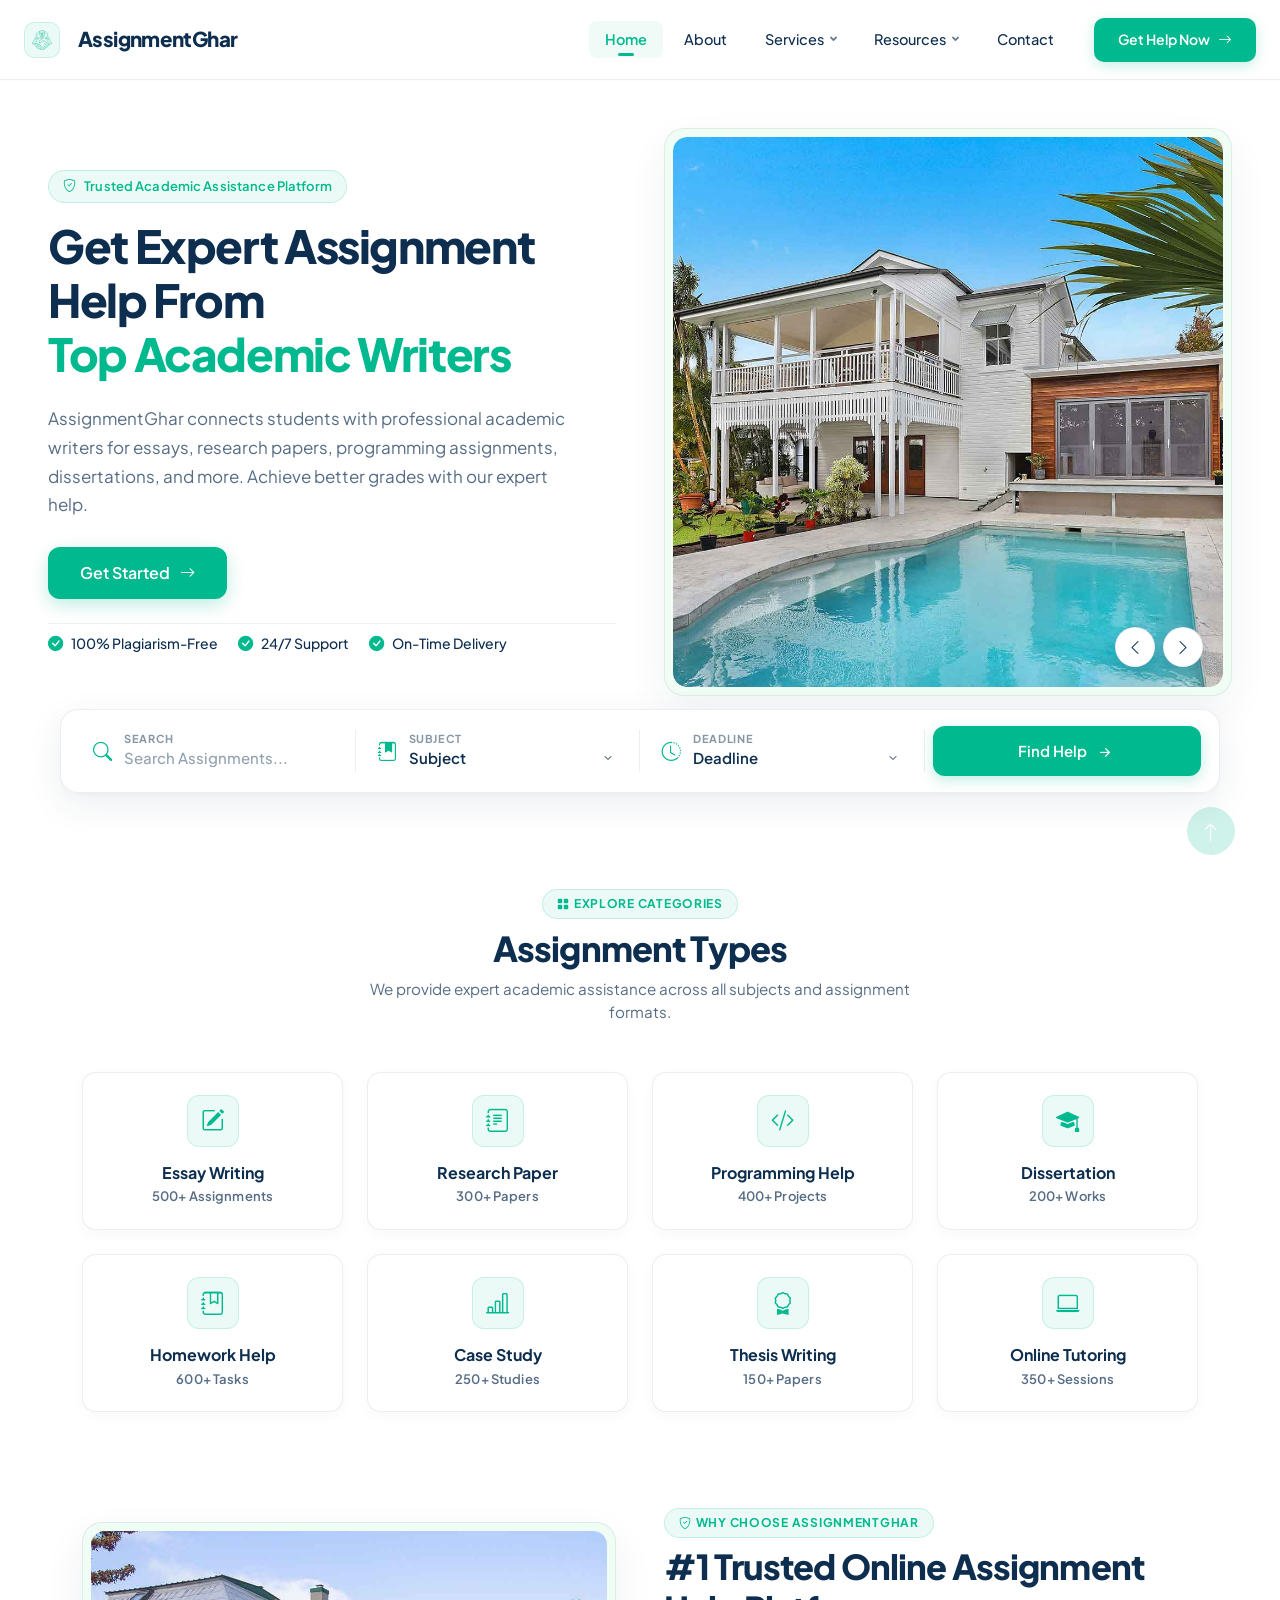
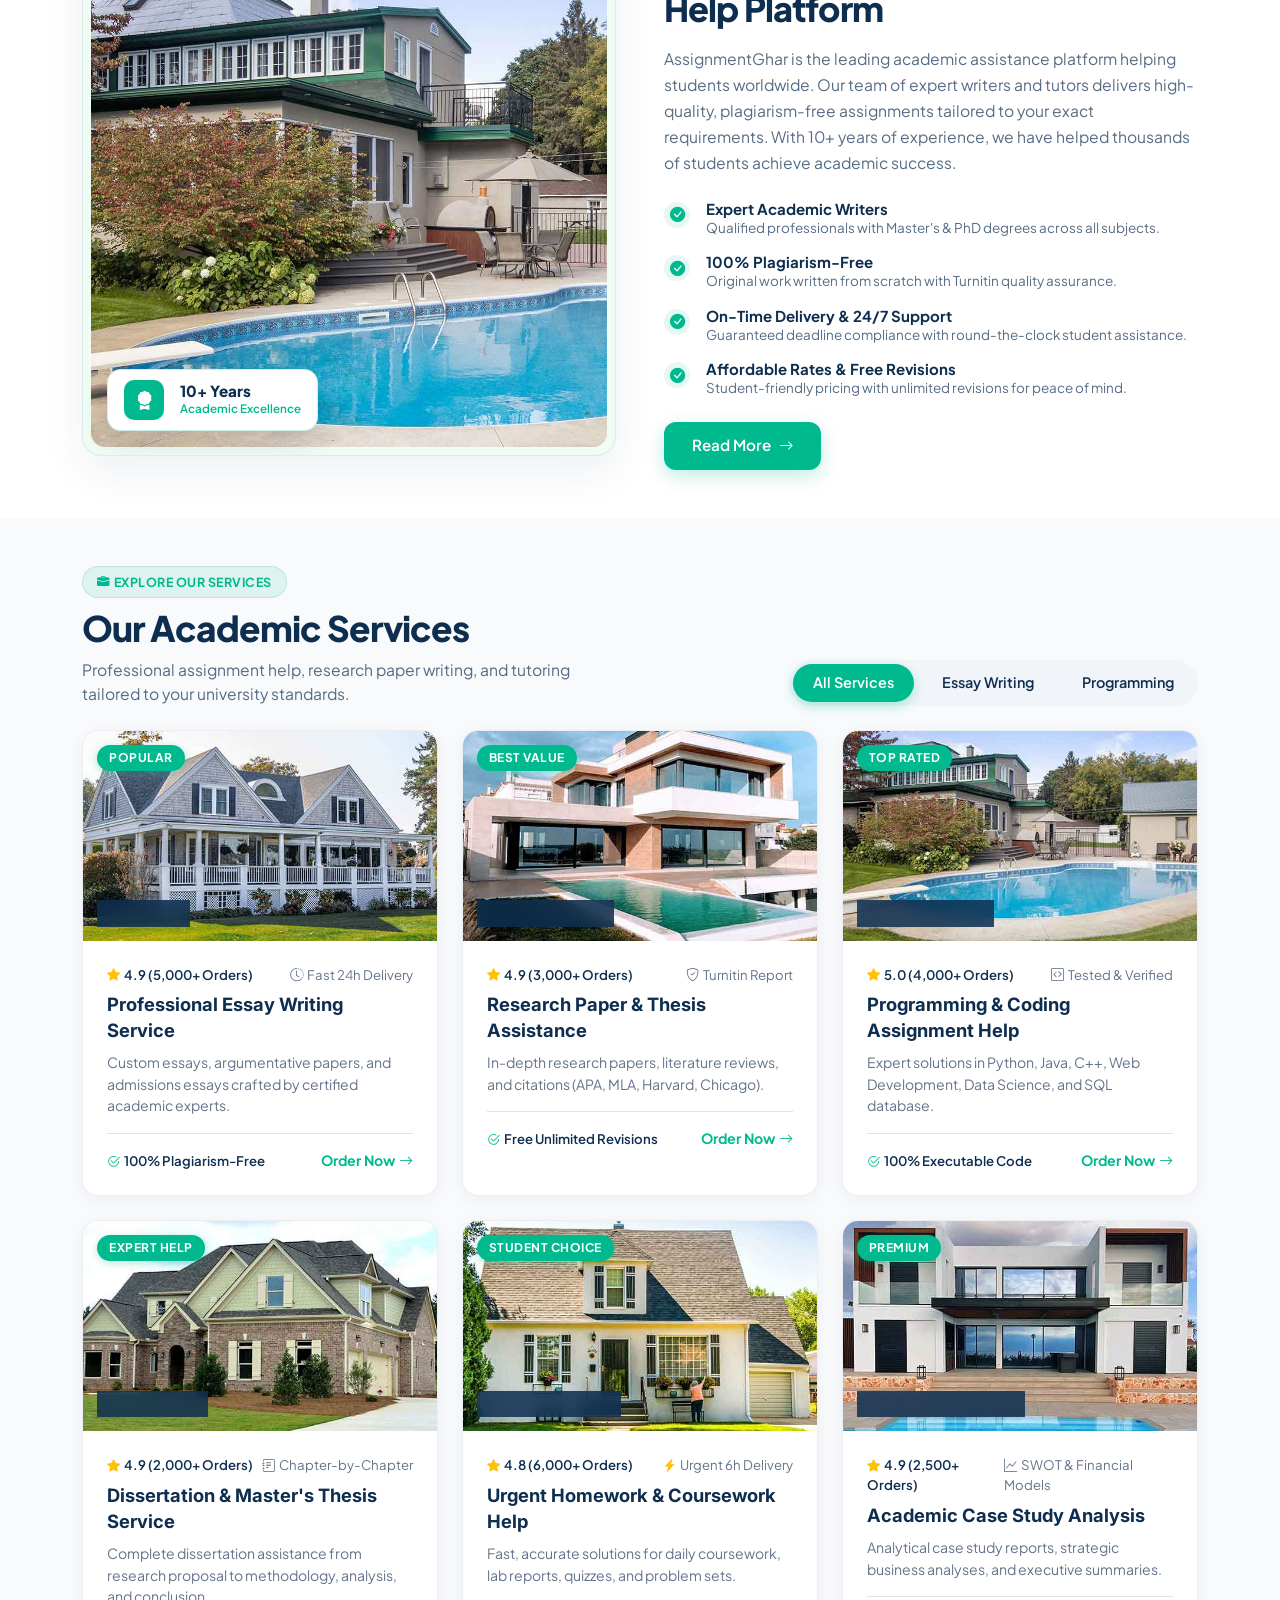
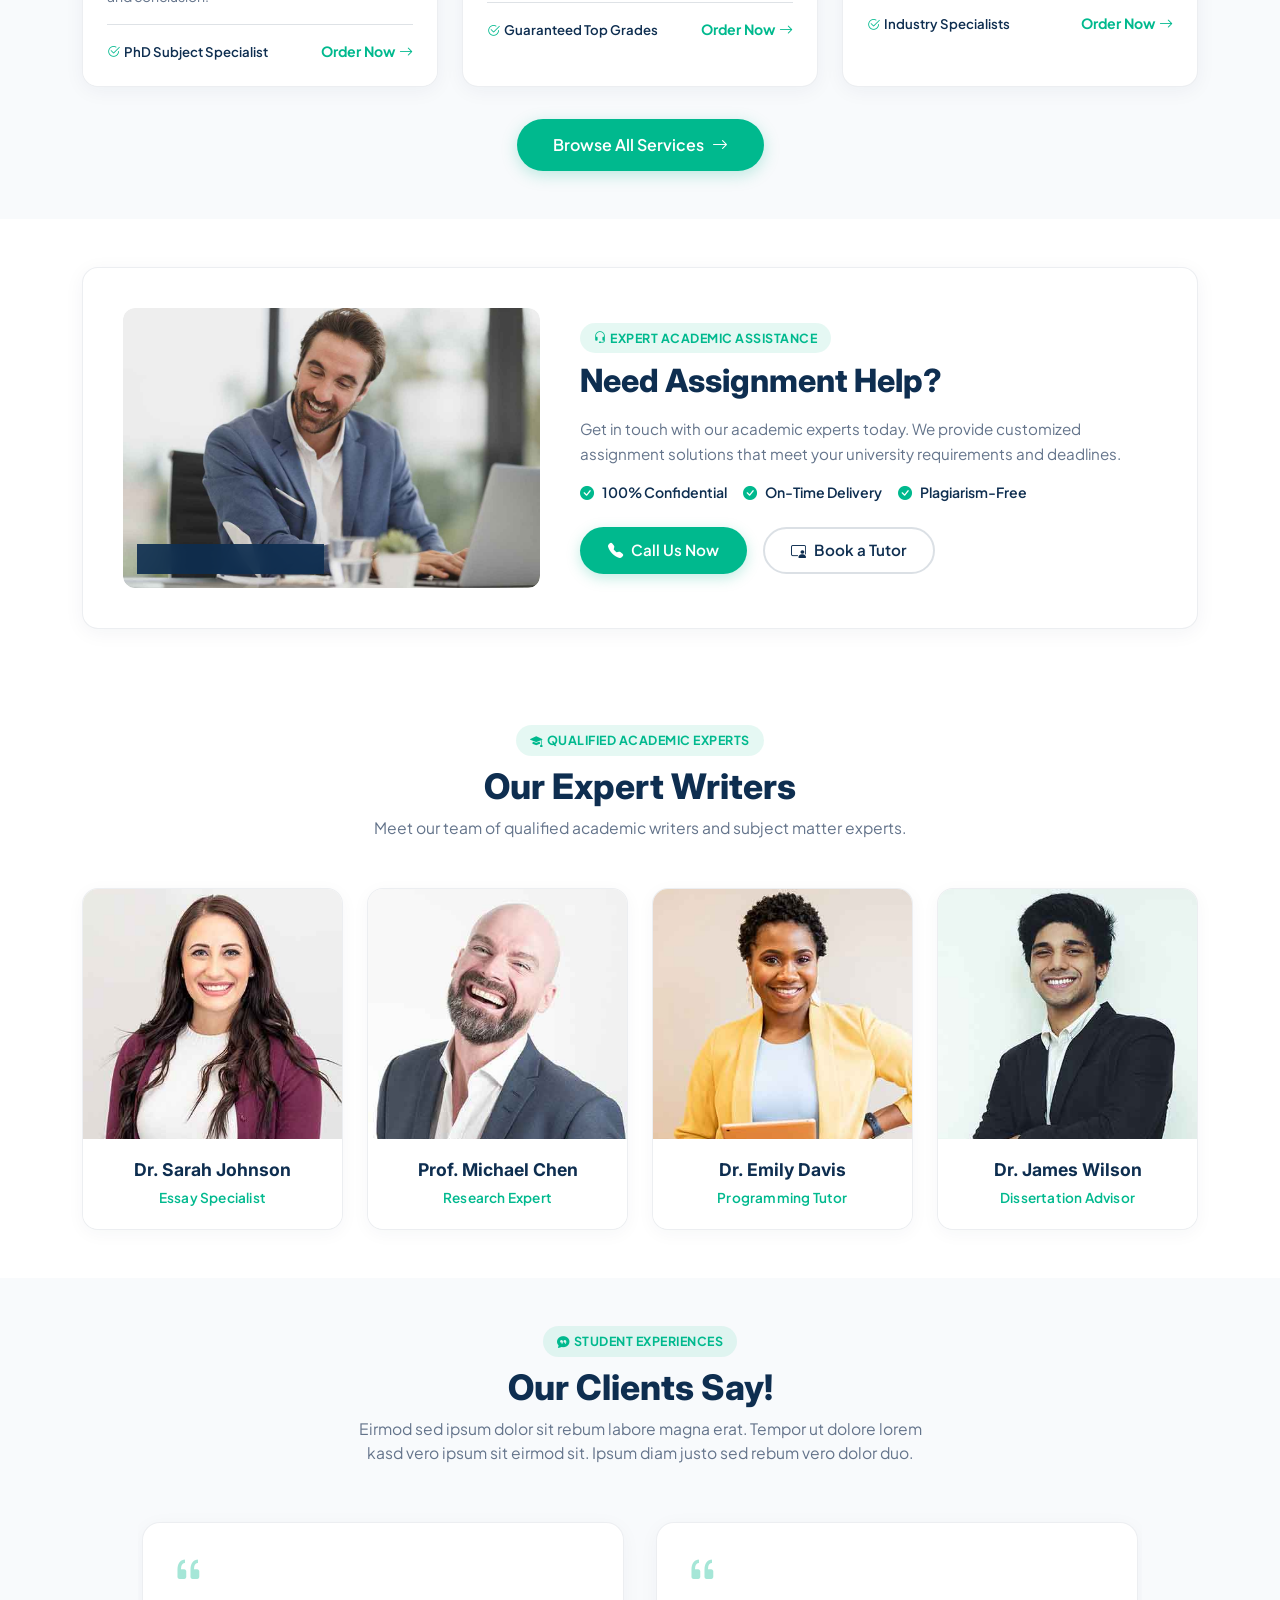
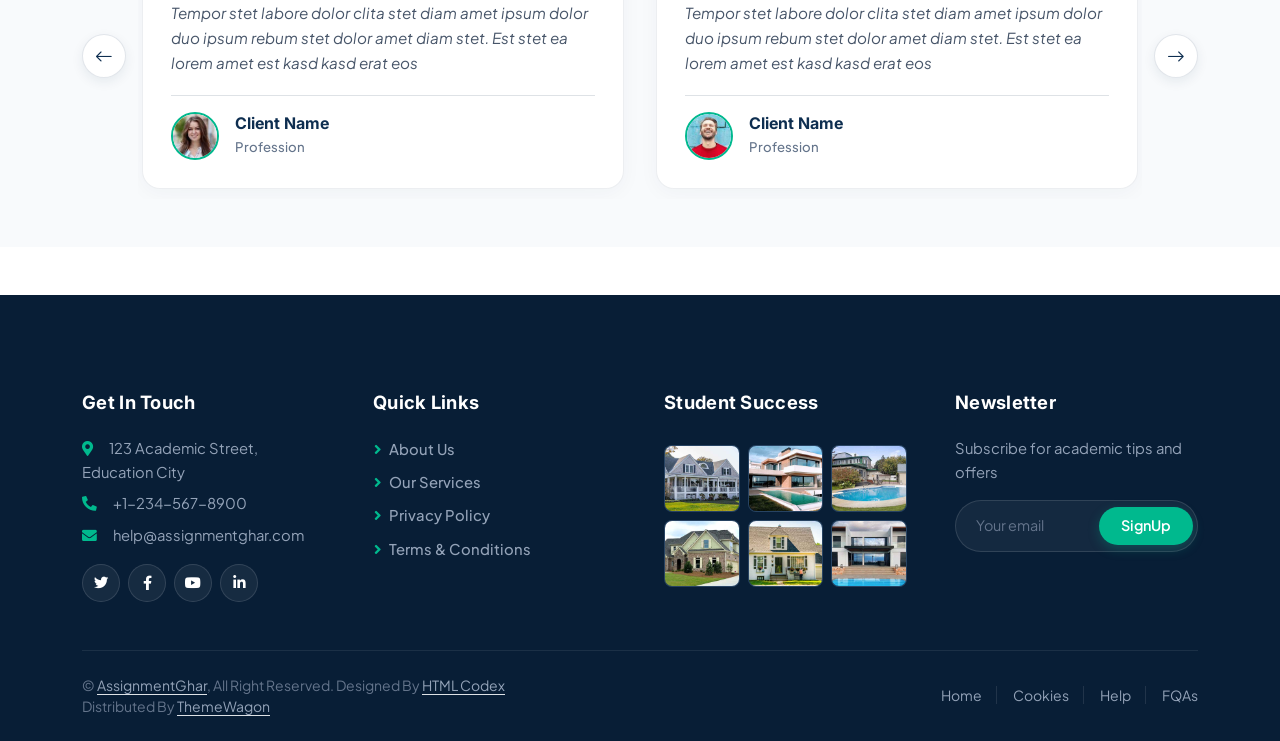
==== commit 44b3041e: "improve footer UI" ====
--- a/index.html
+++ b/index.html
@@ -677,74 +677,78 @@
 
 
         <!-- Team Start -->
-        <div class="container-xxl py-5">
+        <div class="container-xxl py-5 expert-writers-section">
             <div class="container">
                 <div class="text-center mx-auto mb-5 wow fadeInUp" data-wow-delay="0.1s" style="max-width: 600px;">
-                    <h1 class="mb-3">Our Expert Writers</h1>
-                    <p>Meet our team of qualified academic writers and subject matter experts.</p>
+                    <div class="writer-badge mb-2">
+                        <i class="bi bi-mortarboard-fill me-1"></i>
+                        <span>QUALIFIED ACADEMIC EXPERTS</span>
+                    </div>
+                    <h2 class="writer-section-title mb-2">Our Expert Writers</h2>
+                    <p class="writer-section-subtitle mb-0">Meet our team of qualified academic writers and subject matter experts.</p>
                 </div>
                 <div class="row g-4">
                     <div class="col-lg-3 col-md-6 wow fadeInUp" data-wow-delay="0.1s">
-                        <div class="team-item rounded overflow-hidden">
-                            <div class="position-relative">
-                                <img class="img-fluid" src="img/team-1.jpg" alt="">
-                                <div class="position-absolute start-50 top-100 translate-middle d-flex align-items-center">
-                                    <a class="btn btn-square mx-1" href=""><i class="fab fa-facebook-f"></i></a>
-                                    <a class="btn btn-square mx-1" href=""><i class="fab fa-twitter"></i></a>
-                                    <a class="btn btn-square mx-1" href=""><i class="fab fa-instagram"></i></a>
-                                </div>
-                            </div>
-                            <div class="text-center p-4 mt-3">
-                                <h5 class="fw-bold mb-0">Dr. Sarah Johnson</h5>
-                                <small>Essay Specialist</small>
+                        <div class="team-item">
+                            <div class="team-img-wrapper">
+                                <img class="img-fluid" src="img/team-1.jpg" alt="Dr. Sarah Johnson - Essay Specialist">
+                                <div class="team-social-box">
+                                    <a class="team-social-btn" href=""><i class="fab fa-facebook-f"></i></a>
+                                    <a class="team-social-btn" href=""><i class="fab fa-twitter"></i></a>
+                                    <a class="team-social-btn" href=""><i class="fab fa-instagram"></i></a>
+                                </div>
+                            </div>
+                            <div class="team-info">
+                                <h5 class="team-name">Dr. Sarah Johnson</h5>
+                                <span class="team-role">Essay Specialist</span>
                             </div>
                         </div>
                     </div>
                     <div class="col-lg-3 col-md-6 wow fadeInUp" data-wow-delay="0.3s">
-                        <div class="team-item rounded overflow-hidden">
-                            <div class="position-relative">
-                                <img class="img-fluid" src="img/team-2.jpg" alt="">
-                                <div class="position-absolute start-50 top-100 translate-middle d-flex align-items-center">
-                                    <a class="btn btn-square mx-1" href=""><i class="fab fa-facebook-f"></i></a>
-                                    <a class="btn btn-square mx-1" href=""><i class="fab fa-twitter"></i></a>
-                                    <a class="btn btn-square mx-1" href=""><i class="fab fa-instagram"></i></a>
-                                </div>
-                            </div>
-                            <div class="text-center p-4 mt-3">
-                                <h5 class="fw-bold mb-0">Prof. Michael Chen</h5>
-                                <small>Research Expert</small>
+                        <div class="team-item">
+                            <div class="team-img-wrapper">
+                                <img class="img-fluid" src="img/team-2.jpg" alt="Prof. Michael Chen - Research Expert">
+                                <div class="team-social-box">
+                                    <a class="team-social-btn" href=""><i class="fab fa-facebook-f"></i></a>
+                                    <a class="team-social-btn" href=""><i class="fab fa-twitter"></i></a>
+                                    <a class="team-social-btn" href=""><i class="fab fa-instagram"></i></a>
+                                </div>
+                            </div>
+                            <div class="team-info">
+                                <h5 class="team-name">Prof. Michael Chen</h5>
+                                <span class="team-role">Research Expert</span>
                             </div>
                         </div>
                     </div>
                     <div class="col-lg-3 col-md-6 wow fadeInUp" data-wow-delay="0.5s">
-                        <div class="team-item rounded overflow-hidden">
-                            <div class="position-relative">
-                                <img class="img-fluid" src="img/team-3.jpg" alt="">
-                                <div class="position-absolute start-50 top-100 translate-middle d-flex align-items-center">
-                                    <a class="btn btn-square mx-1" href=""><i class="fab fa-facebook-f"></i></a>
-                                    <a class="btn btn-square mx-1" href=""><i class="fab fa-twitter"></i></a>
-                                    <a class="btn btn-square mx-1" href=""><i class="fab fa-instagram"></i></a>
-                                </div>
-                            </div>
-                            <div class="text-center p-4 mt-3">
-                                <h5 class="fw-bold mb-0">Dr. Emily Davis</h5>
-                                <small>Programming Tutor</small>
+                        <div class="team-item">
+                            <div class="team-img-wrapper">
+                                <img class="img-fluid" src="img/team-3.jpg" alt="Dr. Emily Davis - Programming Tutor">
+                                <div class="team-social-box">
+                                    <a class="team-social-btn" href=""><i class="fab fa-facebook-f"></i></a>
+                                    <a class="team-social-btn" href=""><i class="fab fa-twitter"></i></a>
+                                    <a class="team-social-btn" href=""><i class="fab fa-instagram"></i></a>
+                                </div>
+                            </div>
+                            <div class="team-info">
+                                <h5 class="team-name">Dr. Emily Davis</h5>
+                                <span class="team-role">Programming Tutor</span>
                             </div>
                         </div>
                     </div>
                     <div class="col-lg-3 col-md-6 wow fadeInUp" data-wow-delay="0.7s">
-                        <div class="team-item rounded overflow-hidden">
-                            <div class="position-relative">
-                                <img class="img-fluid" src="img/team-4.jpg" alt="">
-                                <div class="position-absolute start-50 top-100 translate-middle d-flex align-items-center">
-                                    <a class="btn btn-square mx-1" href=""><i class="fab fa-facebook-f"></i></a>
-                                    <a class="btn btn-square mx-1" href=""><i class="fab fa-twitter"></i></a>
-                                    <a class="btn btn-square mx-1" href=""><i class="fab fa-instagram"></i></a>
-                                </div>
-                            </div>
-                            <div class="text-center p-4 mt-3">
-                                <h5 class="fw-bold mb-0">Dr. James Wilson</h5>
-                                <small>Dissertation Advisor</small>
+                        <div class="team-item">
+                            <div class="team-img-wrapper">
+                                <img class="img-fluid" src="img/team-4.jpg" alt="Dr. James Wilson - Dissertation Advisor">
+                                <div class="team-social-box">
+                                    <a class="team-social-btn" href=""><i class="fab fa-facebook-f"></i></a>
+                                    <a class="team-social-btn" href=""><i class="fab fa-twitter"></i></a>
+                                    <a class="team-social-btn" href=""><i class="fab fa-instagram"></i></a>
+                                </div>
+                            </div>
+                            <div class="team-info">
+                                <h5 class="team-name">Dr. James Wilson</h5>
+                                <span class="team-role">Dissertation Advisor</span>
                             </div>
                         </div>
                     </div>
@@ -755,45 +759,52 @@
 
 
         <!-- Testimonial Start -->
-        <div class="container-xxl py-5">
+        <div class="container-xxl py-5 testimonial-section">
             <div class="container">
                 <div class="text-center mx-auto mb-5 wow fadeInUp" data-wow-delay="0.1s" style="max-width: 600px;">
-                    <h1 class="mb-3">Our Clients Say!</h1>
-                    <p>Eirmod sed ipsum dolor sit rebum labore magna erat. Tempor ut dolore lorem kasd vero ipsum sit eirmod sit. Ipsum diam justo sed rebum vero dolor duo.</p>
+                    <div class="testimonial-badge mb-2">
+                        <i class="bi bi-chat-quote-fill me-1"></i>
+                        <span>STUDENT EXPERIENCES</span>
+                    </div>
+                    <h2 class="testimonial-title mb-2">Our Clients Say!</h2>
+                    <p class="testimonial-subtitle mb-0">Eirmod sed ipsum dolor sit rebum labore magna erat. Tempor ut dolore lorem kasd vero ipsum sit eirmod sit. Ipsum diam justo sed rebum vero dolor duo.</p>
                 </div>
                 <div class="owl-carousel testimonial-carousel wow fadeInUp" data-wow-delay="0.1s">
-                    <div class="testimonial-item bg-light rounded p-3">
-                        <div class="bg-white border rounded p-4">
-                            <p>Tempor stet labore dolor clita stet diam amet ipsum dolor duo ipsum rebum stet dolor amet diam stet. Est stet ea lorem amet est kasd kasd erat eos</p>
-                            <div class="d-flex align-items-center">
-                                <img class="img-fluid flex-shrink-0 rounded" src="img/testimonial-1.jpg" style="width: 45px; height: 45px;">
+                    <div class="testimonial-item">
+                        <div class="testimonial-card">
+                            <i class="bi bi-quote quote-icon"></i>
+                            <p class="testimonial-text">Tempor stet labore dolor clita stet diam amet ipsum dolor duo ipsum rebum stet dolor amet diam stet. Est stet ea lorem amet est kasd kasd erat eos</p>
+                            <div class="testimonial-author d-flex align-items-center pt-3 border-top">
+                                <img class="img-fluid flex-shrink-0 author-img" src="img/testimonial-1.jpg" alt="Client Name">
                                 <div class="ps-3">
-                                    <h6 class="fw-bold mb-1">Client Name</h6>
-                                    <small>Profession</small>
-                                </div>
-                            </div>
-                        </div>
-                    </div>
-                    <div class="testimonial-item bg-light rounded p-3">
-                        <div class="bg-white border rounded p-4">
-                            <p>Tempor stet labore dolor clita stet diam amet ipsum dolor duo ipsum rebum stet dolor amet diam stet. Est stet ea lorem amet est kasd kasd erat eos</p>
-                            <div class="d-flex align-items-center">
-                                <img class="img-fluid flex-shrink-0 rounded" src="img/testimonial-2.jpg" style="width: 45px; height: 45px;">
+                                    <h6 class="author-name mb-0">Client Name</h6>
+                                    <small class="author-role">Profession</small>
+                                </div>
+                            </div>
+                        </div>
+                    </div>
+                    <div class="testimonial-item">
+                        <div class="testimonial-card">
+                            <i class="bi bi-quote quote-icon"></i>
+                            <p class="testimonial-text">Tempor stet labore dolor clita stet diam amet ipsum dolor duo ipsum rebum stet dolor amet diam stet. Est stet ea lorem amet est kasd kasd erat eos</p>
+                            <div class="testimonial-author d-flex align-items-center pt-3 border-top">
+                                <img class="img-fluid flex-shrink-0 author-img" src="img/testimonial-2.jpg" alt="Client Name">
                                 <div class="ps-3">
-                                    <h6 class="fw-bold mb-1">Client Name</h6>
-                                    <small>Profession</small>
-                                </div>
-                            </div>
-                        </div>
-                    </div>
-                    <div class="testimonial-item bg-light rounded p-3">
-                        <div class="bg-white border rounded p-4">
-                            <p>Tempor stet labore dolor clita stet diam amet ipsum dolor duo ipsum rebum stet dolor amet diam stet. Est stet ea lorem amet est kasd kasd erat eos</p>
-                            <div class="d-flex align-items-center">
-                                <img class="img-fluid flex-shrink-0 rounded" src="img/testimonial-3.jpg" style="width: 45px; height: 45px;">
+                                    <h6 class="author-name mb-0">Client Name</h6>
+                                    <small class="author-role">Profession</small>
+                                </div>
+                            </div>
+                        </div>
+                    </div>
+                    <div class="testimonial-item">
+                        <div class="testimonial-card">
+                            <i class="bi bi-quote quote-icon"></i>
+                            <p class="testimonial-text">Tempor stet labore dolor clita stet diam amet ipsum dolor duo ipsum rebum stet dolor amet diam stet. Est stet ea lorem amet est kasd kasd erat eos</p>
+                            <div class="testimonial-author d-flex align-items-center pt-3 border-top">
+                                <img class="img-fluid flex-shrink-0 author-img" src="img/testimonial-3.jpg" alt="Client Name">
                                 <div class="ps-3">
-                                    <h6 class="fw-bold mb-1">Client Name</h6>
-                                    <small>Profession</small>
+                                    <h6 class="author-name mb-0">Client Name</h6>
+                                    <small class="author-role">Profession</small>
                                 </div>
                             </div>
                         </div>
@@ -831,44 +842,56 @@
                         <h5 class="text-white mb-4">Student Success</h5>
                         <div class="row g-2 pt-2">
                             <div class="col-4">
-                                <img class="img-fluid rounded bg-light p-1" src="img/property-1.jpg" alt="">
+                                <div class="gallery-img-box">
+                                    <img class="img-fluid w-100" src="img/property-1.jpg" alt="Student Success 1">
+                                </div>
                             </div>
                             <div class="col-4">
-                                <img class="img-fluid rounded bg-light p-1" src="img/property-2.jpg" alt="">
+                                <div class="gallery-img-box">
+                                    <img class="img-fluid w-100" src="img/property-2.jpg" alt="Student Success 2">
+                                </div>
                             </div>
                             <div class="col-4">
-                                <img class="img-fluid rounded bg-light p-1" src="img/property-3.jpg" alt="">
+                                <div class="gallery-img-box">
+                                    <img class="img-fluid w-100" src="img/property-3.jpg" alt="Student Success 3">
+                                </div>
                             </div>
                             <div class="col-4">
-                                <img class="img-fluid rounded bg-light p-1" src="img/property-4.jpg" alt="">
+                                <div class="gallery-img-box">
+                                    <img class="img-fluid w-100" src="img/property-4.jpg" alt="Student Success 4">
+                                </div>
                             </div>
                             <div class="col-4">
-                                <img class="img-fluid rounded bg-light p-1" src="img/property-5.jpg" alt="">
+                                <div class="gallery-img-box">
+                                    <img class="img-fluid w-100" src="img/property-5.jpg" alt="Student Success 5">
+                                </div>
                             </div>
                             <div class="col-4">
-                                <img class="img-fluid rounded bg-light p-1" src="img/property-6.jpg" alt="">
+                                <div class="gallery-img-box">
+                                    <img class="img-fluid w-100" src="img/property-6.jpg" alt="Student Success 6">
+                                </div>
                             </div>
                         </div>
                     </div>
                     <div class="col-lg-3 col-md-6">
                         <h5 class="text-white mb-4">Newsletter</h5>
-                        <p>Subscribe for academic tips and offers</p>
-                        <div class="position-relative mx-auto" style="max-width: 400px;">
-                            <input class="form-control bg-transparent w-100 py-3 ps-4 pe-5" type="text" placeholder="Your email">
-                            <button type="button" class="btn btn-primary py-2 position-absolute top-0 end-0 mt-2 me-2">SignUp</button>
+                        <p class="mb-3">Subscribe for academic tips and offers</p>
+                        <div class="newsletter-box">
+                            <input class="form-control newsletter-input" type="text" placeholder="Your email">
+                            <button type="button" class="btn newsletter-btn">SignUp</button>
                         </div>
                     </div>
                 </div>
             </div>
             <div class="container">
                 <div class="copyright">
-                    <div class="row">
+                    <div class="row align-items-center">
                         <div class="col-md-6 text-center text-md-start mb-3 mb-md-0">
                             &copy; <a class="border-bottom" href="#">AssignmentGhar</a>, All Right Reserved. 
 							
 							<!--/*** This template is free as long as you keep the footer author's credit link/attribution link/backlink. If you'd like to use the template without the footer author's credit link/attribution link/backlink, you can purchase the Credit Removal License from "https://htmlcodex.com/credit-removal". Thank you for your support. ***/-->
 							Designed By <a class="border-bottom" href="https://htmlcodex.com">HTML Codex</a>
-                            </br>
+                            <br>
                             Distributed By <a class="border-bottom" href="https://themewagon.com" target="_blank">ThemeWagon</a>
                         </div>
                         <div class="col-md-6 text-center text-md-end">
--- a/css/style.css
+++ b/css/style.css
@@ -1521,4 +1521,574 @@
     color: #FFFFFF;
     transform: translateY(-2px);
     box-shadow: 0 8px 24px rgba(0, 185, 142, 0.35);
+}
+
+
+/*** Call to Action Section Spacing & Layout ***/
+.cta-card {
+    background: #FFFFFF;
+    border-radius: 16px;
+    border: 1px solid rgba(14, 46, 80, 0.08);
+    box-shadow: 0 4px 20px rgba(14, 46, 80, 0.05);
+    padding: 2.5rem;
+    overflow: hidden;
+}
+
+.cta-img-container {
+    position: relative;
+    border-radius: 12px;
+    overflow: hidden;
+}
+
+.cta-img-container img {
+    width: 100%;
+    height: 280px;
+    object-fit: cover;
+    border-radius: 12px;
+}
+
+.cta-floating-chip {
+    position: absolute;
+    bottom: 14px;
+    left: 14px;
+    background: rgba(14, 46, 80, 0.9);
+    -webkit-backdrop-filter: blur(8px);
+    backdrop-filter: blur(8px);
+    color: #FFFFFF;
+    font-size: 0.78rem;
+    font-weight: 600;
+    padding: 6px 14px;
+    border-radius: 20px;
+    display: inline-flex;
+    align-items: center;
+    gap: 8px;
+    z-index: 2;
+}
+
+.cta-floating-chip .pulse-dot {
+    width: 8px;
+    height: 8px;
+    background-color: #00B98E;
+    border-radius: 50%;
+    display: inline-block;
+}
+
+.cta-badge {
+    display: inline-flex;
+    align-items: center;
+    background: rgba(0, 185, 142, 0.1);
+    color: #00B98E;
+    font-size: 0.78rem;
+    font-weight: 700;
+    padding: 6px 14px;
+    border-radius: 20px;
+    letter-spacing: 0.5px;
+    text-transform: uppercase;
+}
+
+.cta-title {
+    color: #0E2E50;
+    font-size: 2rem;
+    font-weight: 800;
+    line-height: 1.25;
+}
+
+.cta-desc {
+    color: #64748B;
+    font-size: 0.95rem;
+    line-height: 1.6;
+}
+
+.cta-feature-item {
+    font-size: 0.88rem;
+    font-weight: 600;
+    color: #0E2E50;
+}
+
+.cta-btn-primary {
+    display: inline-flex;
+    align-items: center;
+    justify-content: center;
+    background: #00B98E;
+    color: #FFFFFF !important;
+    font-weight: 600;
+    font-size: 0.95rem;
+    padding: 12px 28px;
+    border-radius: 30px;
+    text-decoration: none;
+    transition: all 0.3s ease;
+    box-shadow: 0 4px 14px rgba(0, 185, 142, 0.25);
+}
+
+.cta-btn-primary:hover {
+    background: #009e79;
+    color: #FFFFFF !important;
+    transform: translateY(-2px);
+    box-shadow: 0 6px 20px rgba(0, 185, 142, 0.35);
+}
+
+.cta-btn-secondary {
+    display: inline-flex;
+    align-items: center;
+    justify-content: center;
+    background: transparent;
+    color: #0E2E50 !important;
+    border: 2px solid rgba(14, 46, 80, 0.15);
+    font-weight: 600;
+    font-size: 0.95rem;
+    padding: 10px 26px;
+    border-radius: 30px;
+    text-decoration: none;
+    transition: all 0.3s ease;
+}
+
+.cta-btn-secondary:hover {
+    border-color: #00B98E;
+    color: #00B98E !important;
+    background: rgba(0, 185, 142, 0.05);
+    transform: translateY(-2px);
+}
+
+
+/*** Expert Writers Section ***/
+.expert-writers-section {
+    background-color: #FFFFFF;
+}
+
+.expert-writers-section .writer-badge {
+    display: inline-flex;
+    align-items: center;
+    background: rgba(0, 185, 142, 0.1);
+    color: #00B98E;
+    font-size: 0.78rem;
+    font-weight: 700;
+    padding: 6px 14px;
+    border-radius: 20px;
+    letter-spacing: 0.5px;
+    text-transform: uppercase;
+}
+
+.expert-writers-section .writer-section-title {
+    color: #0E2E50;
+    font-size: 2.2rem;
+    font-weight: 800;
+    line-height: 1.25;
+}
+
+.expert-writers-section .writer-section-subtitle {
+    color: #64748B;
+    font-size: 0.98rem;
+    line-height: 1.5;
+}
+
+.expert-writers-section .team-item {
+    background: #FFFFFF;
+    border-radius: 16px;
+    border: 1px solid rgba(14, 46, 80, 0.08);
+    box-shadow: 0 4px 18px rgba(14, 46, 80, 0.04);
+    overflow: hidden;
+    transition: transform 0.3s cubic-bezier(0.16, 1, 0.3, 1), box-shadow 0.3s cubic-bezier(0.16, 1, 0.3, 1), border-color 0.3s ease;
+    height: 100%;
+}
+
+.expert-writers-section .team-item:hover {
+    transform: translateY(-5px);
+    box-shadow: 0 14px 32px rgba(0, 185, 142, 0.12);
+    border-color: rgba(0, 185, 142, 0.3);
+}
+
+.expert-writers-section .team-img-wrapper {
+    position: relative;
+    height: 250px;
+    overflow: hidden;
+    background-color: #F1F5F9;
+}
+
+.expert-writers-section .team-img-wrapper img {
+    width: 100%;
+    height: 100%;
+    object-fit: cover;
+    transition: transform 0.4s cubic-bezier(0.16, 1, 0.3, 1);
+}
+
+.expert-writers-section .team-item:hover .team-img-wrapper img {
+    transform: scale(1.05);
+}
+
+.expert-writers-section .team-social-box {
+    position: absolute;
+    bottom: 12px;
+    left: 50%;
+    transform: translateX(-50%);
+    display: flex;
+    align-items: center;
+    gap: 8px;
+    z-index: 3;
+    opacity: 0.9;
+    transition: opacity 0.25s ease, transform 0.25s ease;
+}
+
+.expert-writers-section .team-item:hover .team-social-box {
+    opacity: 1;
+}
+
+.expert-writers-section .team-social-btn {
+    width: 36px;
+    height: 36px;
+    border-radius: 50%;
+    background: rgba(255, 255, 255, 0.92);
+    -webkit-backdrop-filter: blur(4px);
+    backdrop-filter: blur(4px);
+    color: #0E2E50;
+    display: flex;
+    align-items: center;
+    justify-content: center;
+    font-size: 0.85rem;
+    box-shadow: 0 4px 12px rgba(14, 46, 80, 0.12);
+    border: 1px solid rgba(14, 46, 80, 0.08);
+    text-decoration: none;
+    transition: all 0.25s ease;
+}
+
+.expert-writers-section .team-social-btn:hover {
+    background: #00B98E;
+    color: #FFFFFF;
+    transform: translateY(-2px);
+    box-shadow: 0 4px 12px rgba(0, 185, 142, 0.35);
+}
+
+.expert-writers-section .team-info {
+    padding: 20px 16px;
+    text-align: center;
+    background: #FFFFFF;
+}
+
+.expert-writers-section .team-name {
+    font-size: 1.1rem;
+    font-weight: 700;
+    color: #0E2E50;
+    line-height: 1.3;
+    margin-bottom: 4px;
+    transition: color 0.2s ease;
+}
+
+.expert-writers-section .team-item:hover .team-name {
+    color: #00B98E;
+}
+
+.expert-writers-section .team-role {
+    font-size: 0.85rem;
+    font-weight: 600;
+    color: #00B98E;
+    letter-spacing: 0.2px;
+}
+
+
+/*** Testimonial Section Redesign ***/
+.testimonial-section {
+    background-color: #F8FAFC;
+}
+
+.testimonial-section .testimonial-badge {
+    display: inline-flex;
+    align-items: center;
+    background: rgba(0, 185, 142, 0.1);
+    color: #00B98E;
+    font-size: 0.78rem;
+    font-weight: 700;
+    padding: 6px 14px;
+    border-radius: 20px;
+    letter-spacing: 0.5px;
+    text-transform: uppercase;
+}
+
+.testimonial-section .testimonial-title {
+    color: #0E2E50;
+    font-size: 2.2rem;
+    font-weight: 800;
+    line-height: 1.25;
+}
+
+.testimonial-section .testimonial-subtitle {
+    color: #64748B;
+    font-size: 0.98rem;
+    line-height: 1.5;
+}
+
+.testimonial-section .testimonial-card {
+    background: #FFFFFF;
+    border-radius: 18px;
+    border: 1px solid rgba(14, 46, 80, 0.08);
+    box-shadow: 0 4px 20px rgba(14, 46, 80, 0.04);
+    padding: 28px;
+    margin: 10px 4px;
+    position: relative;
+    transition: transform 0.3s cubic-bezier(0.16, 1, 0.3, 1), box-shadow 0.3s cubic-bezier(0.16, 1, 0.3, 1), border-color 0.3s ease;
+}
+
+.testimonial-section .testimonial-card:hover {
+    transform: translateY(-4px);
+    box-shadow: 0 14px 32px rgba(0, 185, 142, 0.12);
+    border-color: rgba(0, 185, 142, 0.3);
+}
+
+.testimonial-section .quote-icon {
+    font-size: 2.2rem;
+    color: #00B98E;
+    opacity: 0.35;
+    line-height: 1;
+    display: block;
+    margin-bottom: 12px;
+}
+
+.testimonial-section .testimonial-text {
+    color: #475569;
+    font-size: 0.95rem;
+    line-height: 1.65;
+    font-style: italic;
+    margin-bottom: 20px;
+}
+
+.testimonial-section .author-img {
+    width: 48px !important;
+    height: 48px !important;
+    max-width: 48px !important;
+    max-height: 48px !important;
+    object-fit: cover;
+    border-radius: 50%;
+    border: 2px solid #00B98E;
+    flex-shrink: 0;
+}
+
+.testimonial-section .author-name {
+    font-size: 1rem;
+    font-weight: 700;
+    color: #0E2E50;
+}
+
+.testimonial-section .author-role {
+    font-size: 0.825rem;
+    font-weight: 500;
+    color: #64748B;
+}
+
+.testimonial-section .testimonial-carousel {
+    padding-left: 1rem;
+    padding-right: 1rem;
+}
+
+@media (min-width: 576px) {
+    .testimonial-section .testimonial-carousel {
+        padding-left: 3.5rem;
+        padding-right: 3.5rem;
+    }
+}
+
+.testimonial-section .testimonial-carousel .owl-nav {
+    position: absolute;
+    width: 100%;
+    height: 44px;
+    top: calc(50% - 22px);
+    left: 0;
+    display: flex;
+    justify-content: space-between;
+    z-index: 5;
+    pointer-events: none;
+}
+
+.testimonial-section .testimonial-carousel .owl-nav .owl-prev,
+.testimonial-section .testimonial-carousel .owl-nav .owl-next {
+    pointer-events: auto;
+    width: 44px;
+    height: 44px;
+    display: flex;
+    align-items: center;
+    justify-content: center;
+    color: #0E2E50;
+    background: #FFFFFF;
+    border: 1px solid rgba(14, 46, 80, 0.12);
+    border-radius: 50%;
+    font-size: 18px;
+    box-shadow: 0 4px 12px rgba(14, 46, 80, 0.08);
+    transition: all 0.25s ease;
+}
+
+.testimonial-section .testimonial-carousel .owl-nav .owl-prev:hover,
+.testimonial-section .testimonial-carousel .owl-nav .owl-next:hover {
+    background: #00B98E;
+    color: #FFFFFF;
+    border-color: #00B98E;
+    box-shadow: 0 6px 16px rgba(0, 185, 142, 0.35);
+    transform: scale(1.06);
+}
+
+
+/*** Footer Section Redesign ***/
+.footer {
+    background-color: #081E36 !important;
+    color: #94A3B8 !important;
+    position: relative;
+}
+
+.footer h5 {
+    color: #FFFFFF !important;
+    font-size: 1.15rem;
+    font-weight: 700;
+    letter-spacing: 0.3px;
+}
+
+.footer p, .footer small {
+    color: #94A3B8 !important;
+    font-size: 0.925rem;
+    line-height: 1.6;
+}
+
+.footer p i {
+    color: #00B98E;
+}
+
+.footer .btn.btn-social {
+    margin-right: 8px;
+    width: 38px;
+    height: 38px;
+    display: inline-flex;
+    align-items: center;
+    justify-content: center;
+    color: #FFFFFF;
+    background: rgba(255, 255, 255, 0.06);
+    border: 1px solid rgba(255, 255, 255, 0.12);
+    border-radius: 50%;
+    font-size: 0.9rem;
+    transition: all 0.25s ease;
+}
+
+.footer .btn.btn-social:hover {
+    color: #FFFFFF;
+    background: #00B98E;
+    border-color: #00B98E;
+    transform: translateY(-3px);
+    box-shadow: 0 4px 12px rgba(0, 185, 142, 0.35);
+}
+
+.footer .btn.btn-link {
+    display: block;
+    margin-bottom: 8px;
+    padding: 0;
+    text-align: left;
+    font-size: 0.925rem;
+    font-weight: 500;
+    color: #94A3B8 !important;
+    text-decoration: none;
+    transition: all 0.25s ease;
+}
+
+.footer .btn.btn-link::before {
+    position: relative;
+    content: "\f105";
+    font-family: "Font Awesome 5 Free";
+    font-weight: 900;
+    margin-right: 8px;
+    color: #00B98E;
+    transition: transform 0.25s ease;
+}
+
+.footer .btn.btn-link:hover {
+    color: #00B98E !important;
+    padding-left: 4px;
+}
+
+.footer .gallery-img-box {
+    overflow: hidden;
+    border-radius: 8px;
+    border: 1px solid rgba(255, 255, 255, 0.1);
+    background: #0E2E50;
+}
+
+.footer .gallery-img-box img {
+    height: 65px;
+    object-fit: cover;
+    transition: transform 0.3s ease;
+}
+
+.footer .gallery-img-box:hover img {
+    transform: scale(1.08);
+}
+
+.footer .newsletter-box {
+    background: rgba(255, 255, 255, 0.05);
+    border: 1px solid rgba(255, 255, 255, 0.12);
+    border-radius: 30px;
+    padding: 4px;
+    display: flex;
+    align-items: center;
+}
+
+.footer .newsletter-input {
+    background: transparent !important;
+    border: none !important;
+    color: #FFFFFF !important;
+    font-size: 0.9rem;
+    padding: 10px 16px;
+    box-shadow: none !important;
+}
+
+.footer .newsletter-input::placeholder {
+    color: #64748B !important;
+}
+
+.footer .newsletter-btn {
+    background: #00B98E;
+    color: #FFFFFF;
+    font-weight: 600;
+    font-size: 0.9rem;
+    border-radius: 25px;
+    padding: 8px 22px;
+    border: none;
+    transition: all 0.25s ease;
+    box-shadow: 0 4px 12px rgba(0, 185, 142, 0.25);
+    white-space: nowrap;
+}
+
+.footer .newsletter-btn:hover {
+    background: #009e79;
+    color: #FFFFFF;
+    transform: translateY(-1px);
+    box-shadow: 0 6px 16px rgba(0, 185, 142, 0.35);
+}
+
+.footer .copyright {
+    padding: 24px 0;
+    font-size: 0.875rem;
+    border-top: 1px solid rgba(255, 255, 255, 0.08);
+    color: #64748B !important;
+}
+
+.footer .copyright a {
+    color: #94A3B8 !important;
+    text-decoration: none;
+    transition: color 0.2s ease;
+}
+
+.footer .copyright a:hover {
+    color: #00B98E !important;
+}
+
+.footer .footer-menu a {
+    color: #94A3B8 !important;
+    margin-right: 14px;
+    padding-right: 14px;
+    border-right: 1px solid rgba(255, 255, 255, 0.1);
+    font-size: 0.875rem;
+    text-decoration: none;
+    transition: color 0.2s ease;
+}
+
+.footer .footer-menu a:hover {
+    color: #00B98E !important;
+}
+
+.footer .footer-menu a:last-child {
+    margin-right: 0;
+    padding-right: 0;
+    border-right: none;
 }
